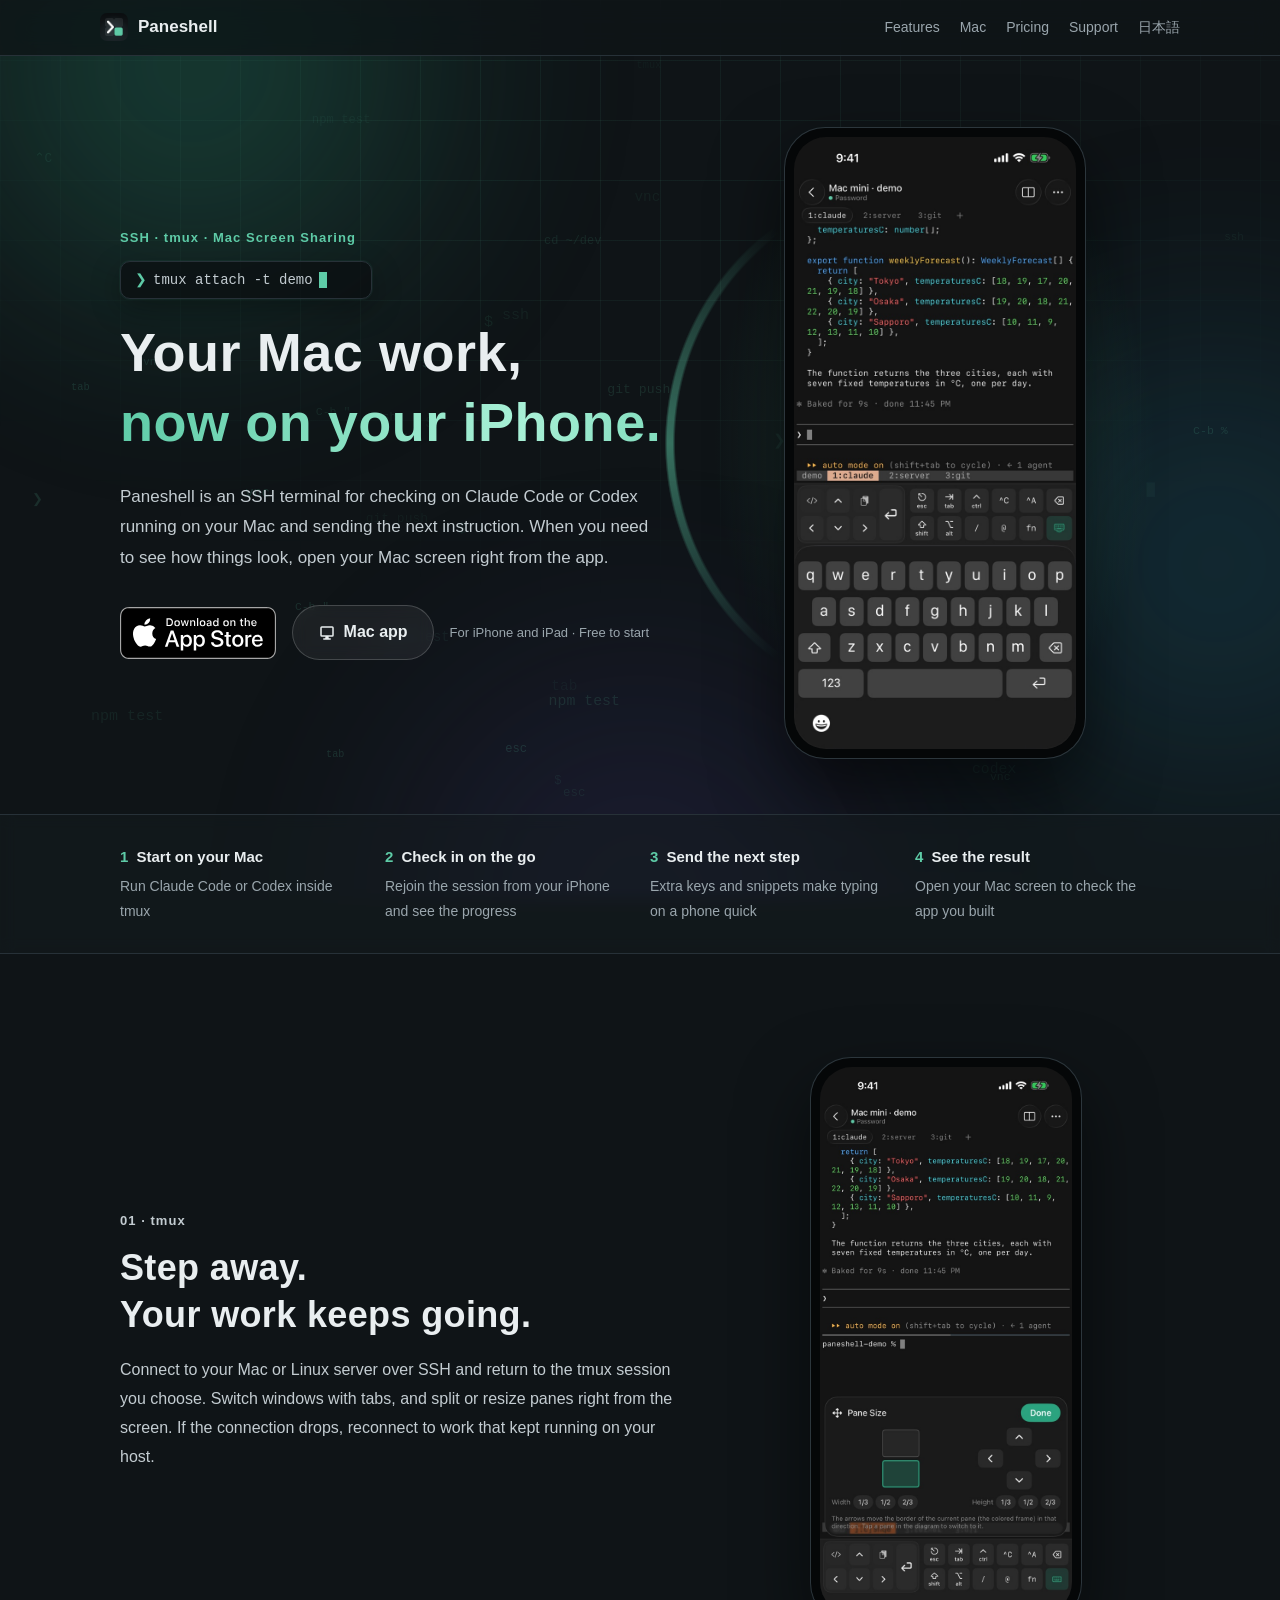
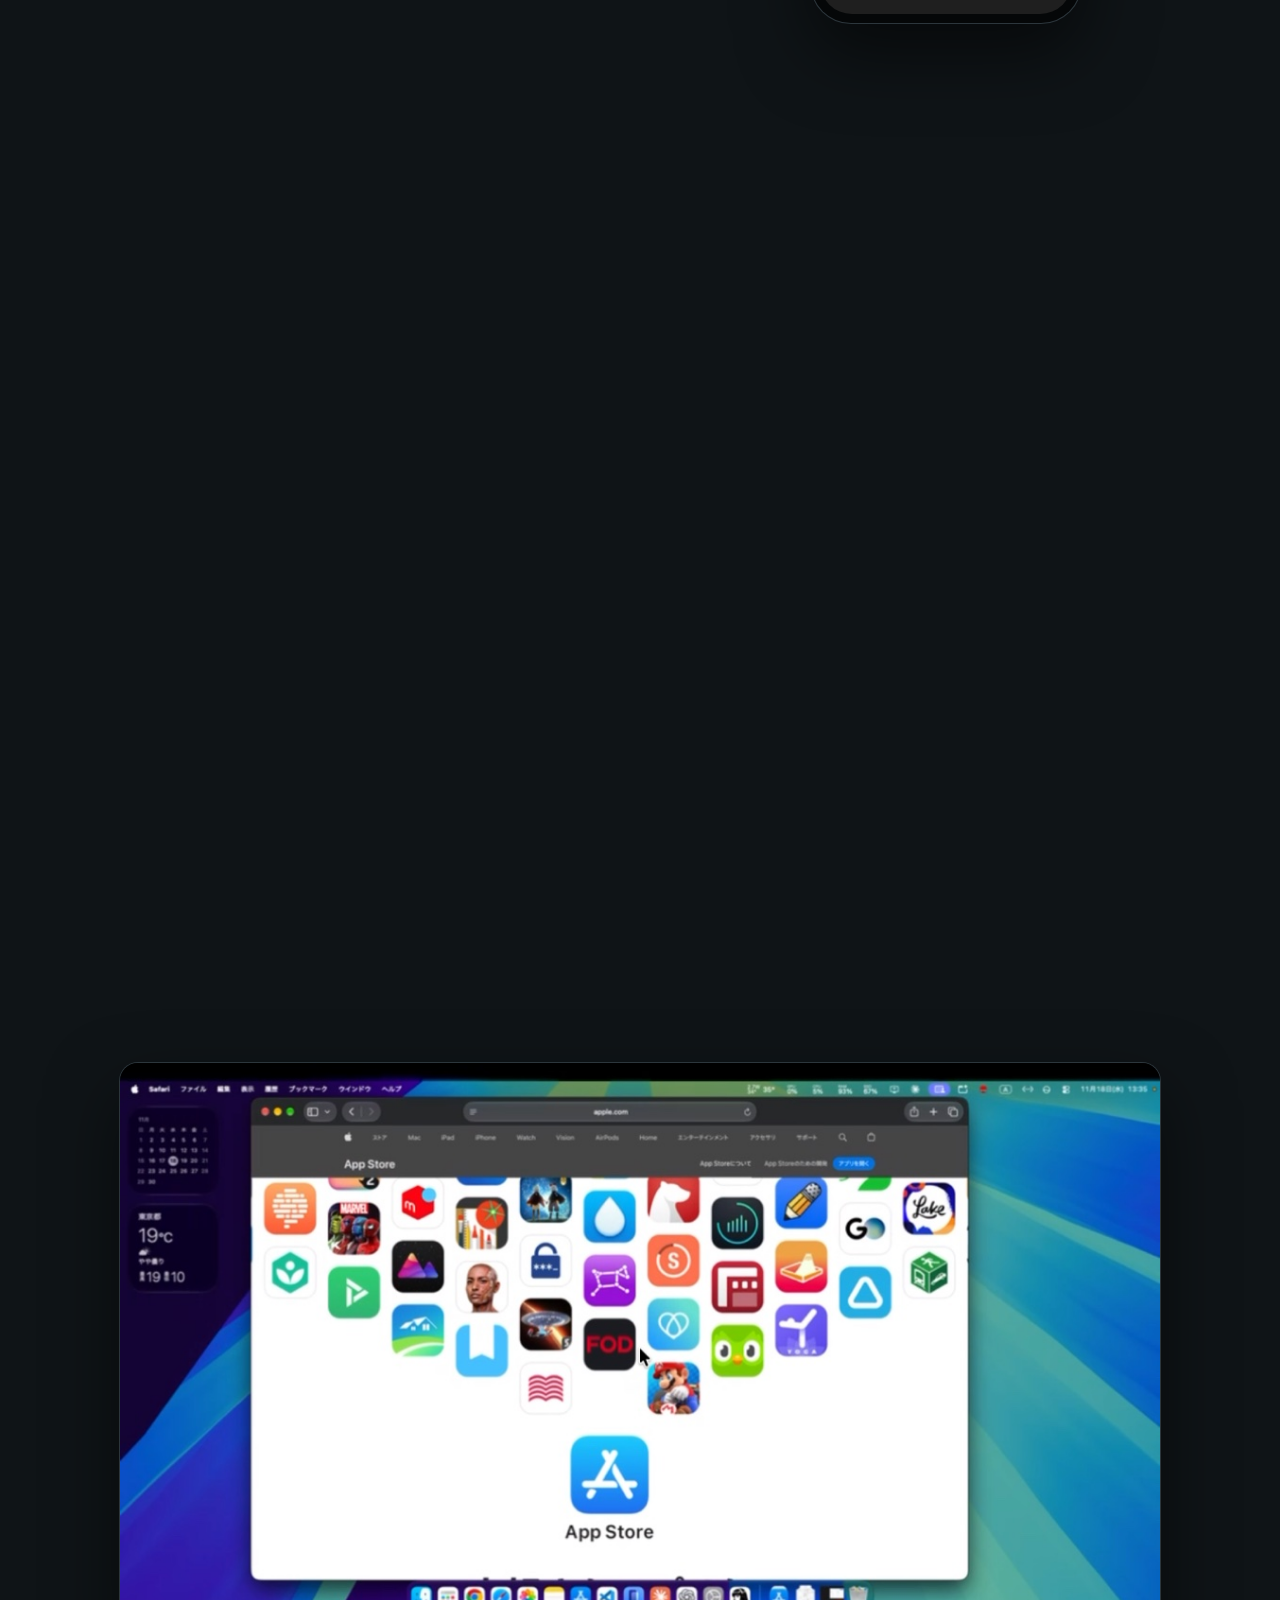
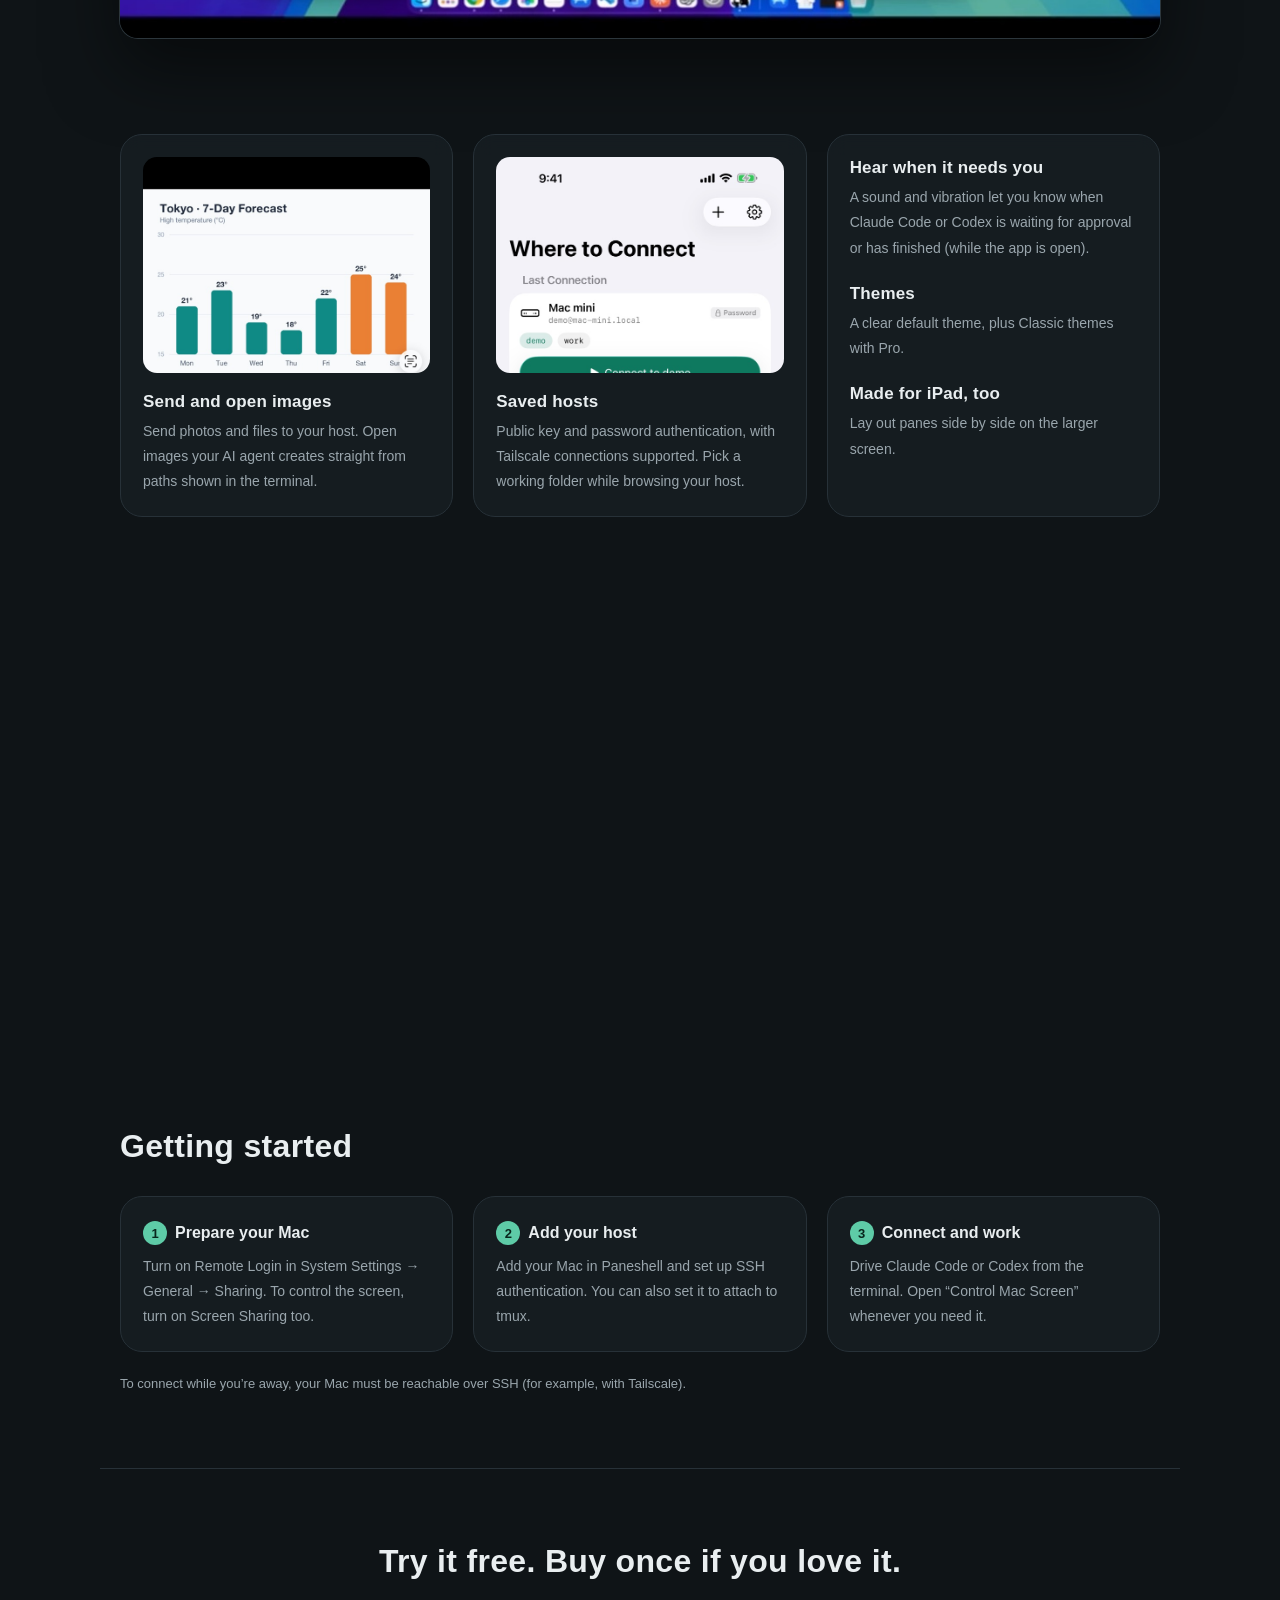
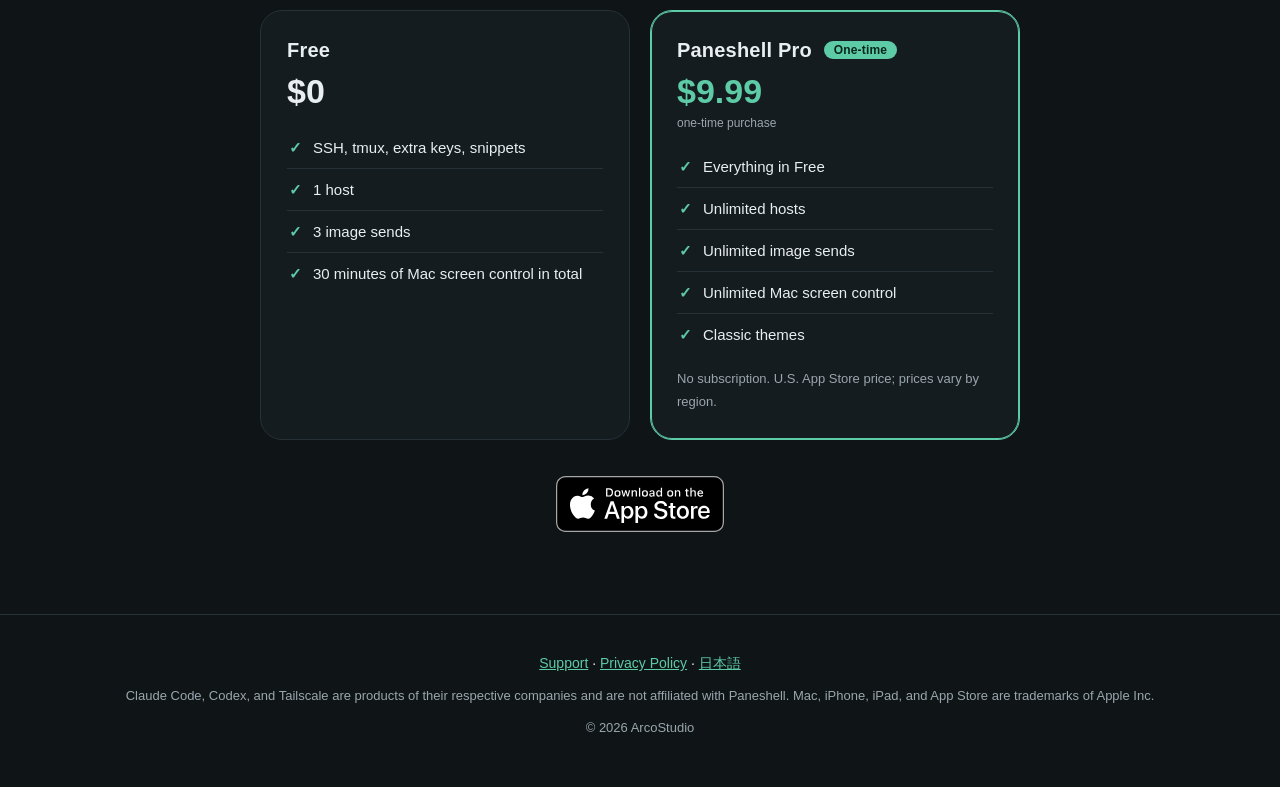
==== en/index.html @ 2532d951 "料金欄に価格を載せる App Store の価格に合わせて、Paneshell Pro を日本語版は ¥1,500、英語版は $9.99 と表示する。無料版は ¥0 / $0 とする。  Co-Aut" ====
<!doctype html>
<html lang="en">
<head>
<meta charset="utf-8">
<meta name="viewport" content="width=device-width, initial-scale=1">
<title>Paneshell — Pick up your Mac work from your iPhone</title>
<meta name="description" content="Paneshell is an SSH terminal for iPhone and iPad. Check on Claude Code or Codex running on your Mac, send the next instruction, rejoin your tmux session, and open your Mac screen when you need it.">
<meta property="og:title" content="Paneshell — Pick up your Mac work from your iPhone">
<meta property="og:description" content="An SSH terminal for iPhone and iPad with tmux and Mac Screen Sharing.">
<meta property="og:type" content="website">
<meta property="og:url" content="https://arco-studio.github.io/paneshell/en/">
<meta property="og:image" content="https://arco-studio.github.io/paneshell/assets/icon.png">
<meta name="twitter:card" content="summary">
<meta name="theme-color" content="#0f1417">
<meta name="apple-itunes-app" content="app-id=6824497575">
<link rel="alternate" hreflang="ja" href="https://arco-studio.github.io/paneshell/">
<link rel="alternate" hreflang="en" href="https://arco-studio.github.io/paneshell/en/">
<link rel="icon" href="../assets/icon.png">
<link rel="apple-touch-icon" href="../apple-touch-icon.png">
<link rel="stylesheet" href="../lp.css">
<script>document.documentElement.classList.add("js")</script>
</head>
<body>
<div class="bg" aria-hidden="true">
  <div class="blob b1"></div><div class="blob b2"></div><div class="blob b3"></div>
  <div class="grid-bg"></div>
  <canvas id="glyphs"></canvas>
</div>

<nav class="top">
  <a class="brand" href="./"><img src="../assets/icon.png" alt="" width="28" height="28">Paneshell</a>
  <div class="top-links">
    <a href="#features">Features</a>
    <a href="#mac">Mac</a>
    <a href="#pricing">Pricing</a>
    <a href="../support/#en">Support</a>
    <a href="../" lang="ja" hreflang="ja">日本語</a>
  </div>
</nav>

<header class="hero">
  <div class="hero-text">
    <p class="eyebrow">SSH · tmux · Mac Screen Sharing</p>
    <div class="typing" aria-hidden="true" data-lines='tmux attach -t demo|claude "build a weather forecast screen"|git status|codex "fix the failing tests"|open ~/.paneshell/images/forecast.png'><span class="prompt">❯</span> <span id="typed"></span><span class="caret"></span></div>
    <h1>Your Mac work,<br><span>now on your iPhone.</span></h1>
    <p class="lead">Paneshell is an SSH terminal for checking on Claude Code or Codex running on your Mac and sending the next instruction. When you need to see how things look, open your Mac screen right from the app.</p>
    <div class="cta">
      <a class="badge" href="https://apps.apple.com/us/app/paneshell-ssh-terminal/id6824497575"><img src="../assets/badge-en-us.svg" alt="Download on the App Store" height="52"></a>
      <a class="btn ghost" href="#mac"><svg class="ico" viewBox="0 0 24 24" aria-hidden="true"><path d="M3 5a2 2 0 0 1 2-2h14a2 2 0 0 1 2 2v10a2 2 0 0 1-2 2h-5l.5 2H17v2H7v-2h2.5l.5-2H5a2 2 0 0 1-2-2V5zm2 0v10h14V5H5z"/></svg>Mac app</a>
      <span class="cta-note">For iPhone and iPad · Free to start</span>
    </div>
  </div>
  <div class="hero-shot" id="tilt">
    <div class="ring"></div>
    <figure class="phone"><img src="../assets/en/1-claude.jpg" alt="Claude Code output shown in Paneshell" width="660" height="1434"></figure>
  </div>
</header>

<section class="flow">
  <ol>
    <li class="reveal"><b>Start on your Mac</b><span>Run Claude Code or Codex inside tmux</span></li>
    <li class="reveal"><b>Check in on the go</b><span>Rejoin the session from your iPhone and see the progress</span></li>
    <li class="reveal"><b>Send the next step</b><span>Extra keys and snippets make typing on a phone quick</span></li>
    <li class="reveal"><b>See the result</b><span>Open your Mac screen to check the app you built</span></li>
  </ol>
</section>

<main id="features">
  <section class="feature">
    <div class="reveal feature-text">
      <p class="eyebrow">01 · tmux</p>
      <h2>Step away. <span>Your work keeps going.</span></h2>
      <p>Connect to your Mac or Linux server over SSH and return to the tmux session you choose. Switch windows with tabs, and split or resize panes right from the screen. If the connection drops, reconnect to work that kept running on your host.</p>
    </div>
    <figure class="reveal phone"><img src="../assets/en/3-split.jpg" alt="Resizing tmux panes in Paneshell" loading="lazy" width="660" height="1434"></figure>
  </section>

  <section class="feature reverse">
    <div class="reveal feature-text">
      <p class="eyebrow">02 · Input</p>
      <h2>Instructions, <span>easy from a phone.</span></h2>
      <p>Send Esc, Tab, Ctrl, arrows and more from the extra keys bar, or use the floating keypad over the terminal. Save frequently used prompts and commands as snippets and send them with a tap.</p>
    </div>
    <figure class="reveal phone"><img src="../assets/en/4-snippets.jpg" alt="Saved snippets list" loading="lazy" width="660" height="1434"></figure>
  </section>

  <section class="feature wide">
    <div class="reveal feature-text">
      <p class="eyebrow">03 · Screen Sharing</p>
      <h2>Your Mac screen, in your hand.</h2>
      <p>Paneshell connects to built-in macOS Screen Sharing through an SSH tunnel. Tap to click, pinch to zoom, and scroll with two fingers, or switch to trackpad mode and move the pointer. Your screen never passes through a Paneshell relay server.</p>
    </div>
    <figure class="reveal mac"><img src="../assets/mac-screen.jpg" alt="A Mac desktop shown on iPhone" loading="lazy" width="1100" height="608"></figure>
  </section>

  <section class="grid">
    <div class="reveal card">
      <img src="../assets/en/5-image.jpg" alt="A generated image opened from the terminal" loading="lazy" width="660" height="1434" style="object-position: center 45%">
      <h3>Send and open images</h3>
      <p>Send photos and files to your host. Open images your AI agent creates straight from paths shown in the terminal.</p>
    </div>
    <div class="reveal card">
      <img src="../assets/en/2-hosts.jpg" alt="Saved hosts list" loading="lazy" width="660" height="1434">
      <h3>Saved hosts</h3>
      <p>Public key and password authentication, with Tailscale connections supported. Pick a working folder while browsing your host.</p>
    </div>
    <div class="reveal card text-only">
      <h3>Hear when it needs you</h3>
      <p>A sound and vibration let you know when Claude Code or Codex is waiting for approval or has finished (while the app is open).</p>
      <h3>Themes</h3>
      <p>A clear default theme, plus Classic themes with Pro.</p>
      <h3>Made for iPad, too</h3>
      <p>Lay out panes side by side on the larger screen.</p>
    </div>
  </section>
</main>

<section class="macapp" id="mac">
  <div class="reveal macapp-card">
    <div class="macapp-icon"><img src="../assets/icon.png" alt="" width="96" height="96"><span>for Mac</span></div>
    <div class="macapp-text">
      <p class="eyebrow">Paneshell Host</p>
      <h2>Faster screen sharing with the Mac app.</h2>
      <p>Install Paneshell Host on your Mac to unlock Fast mode for screen sharing. Your Mac screen streams as video for smoother motion, and you can hear your Mac’s audio too. It’s a small app that lives in the menu bar.</p>
      <ul class="macapp-points">
        <li>Install it with one tap from the screen sharing menu in Paneshell on your iPhone</li>
        <li>Prefer to install it yourself? Download the .dmg below</li>
        <li>Signed with Developer ID and notarized by Apple</li>
      </ul>
      <div class="cta">
        <a class="btn shine" href="https://github.com/arco-studio/paneshell/releases/download/host-v0.1.0/PaneshellHost-0.1.0.dmg"><svg class="ico" viewBox="0 0 24 24" aria-hidden="true"><path d="M11 3h2v9.2l3.3-3.3 1.4 1.4L12 16 6.3 10.3l1.4-1.4L11 12.2V3zM4 18h16v2H4z"/></svg>Download for Mac</a>
        <span class="cta-note">Paneshell Host 0.1.0 · macOS 14 or later · <a href="https://github.com/arco-studio/paneshell/releases">All releases</a></span>
      </div>
    </div>
  </div>
</section>

<section class="setup">
  <h2>Getting started</h2>
  <ol>
    <li class="reveal"><b>Prepare your Mac</b>Turn on Remote Login in System Settings → General → Sharing. To control the screen, turn on Screen Sharing too.</li>
    <li class="reveal"><b>Add your host</b>Add your Mac in Paneshell and set up SSH authentication. You can also set it to attach to tmux.</li>
    <li class="reveal"><b>Connect and work</b>Drive Claude Code or Codex from the terminal. Open “Control Mac Screen” whenever you need it.</li>
  </ol>
  <p class="small">To connect while you’re away, your Mac must be reachable over SSH (for example, with Tailscale).</p>
</section>

<section class="pricing" id="pricing">
  <h2>Try it free. Buy once if you love it.</h2>
  <div class="reveal plans">
    <div class="reveal plan">
      <h3>Free</h3>
      <p class="price">$0</p>
      <ul>
        <li>SSH, tmux, extra keys, snippets</li>
        <li>1 host</li>
        <li>3 image sends</li>
        <li>30 minutes of Mac screen control in total</li>
      </ul>
    </div>
    <div class="reveal plan pro">
      <h3>Paneshell Pro <small>One-time</small></h3>
      <p class="price">$9.99<span>one-time purchase</span></p>
      <ul>
        <li>Everything in Free</li>
        <li>Unlimited hosts</li>
        <li>Unlimited image sends</li>
        <li>Unlimited Mac screen control</li>
        <li>Classic themes</li>
      </ul>
      <p class="small">No subscription. U.S. App Store price; prices vary by region.</p>
    </div>
  </div>
  <a class="badge" href="https://apps.apple.com/us/app/paneshell-ssh-terminal/id6824497575"><img src="../assets/badge-en-us.svg" alt="Download on the App Store" height="52"></a>
</section>

<footer>
  <p><a href="../support/#en">Support</a> · <a href="../privacy/#en">Privacy Policy</a> · <a href="../" lang="ja" hreflang="ja">日本語</a></p>
  <p class="small">Claude Code, Codex, and Tailscale are products of their respective companies and are not affiliated with Paneshell. Mac, iPhone, iPad, and App Store are trademarks of Apple Inc.</p>
  <p class="small">© 2026 ArcoStudio</p>
</footer>

<script src="../lp.js" defer></script>
</body>
</html>
---- lp.css ----
:root {
  --bg: #0f1417;
  --bg2: #151c20;
  --card: rgba(26, 34, 39, 0.62);
  --line: #273138;
  --text: #e9eef0;
  --muted: #9aa6ad;
  --accent: #5ecba7;
  --accent-ink: #08261c;
  --radius: 22px;
}
* { box-sizing: border-box; }
html { scroll-behavior: smooth; overflow-x: hidden; overflow-x: clip; }
body {
  margin: 0;
  background: var(--bg);
  color: var(--text);
  font: 16px/1.8 -apple-system, BlinkMacSystemFont, "Hiragino Sans", "Hiragino Kaku Gothic ProN", "Helvetica Neue", sans-serif;
  -webkit-font-smoothing: antialiased;
  overflow-x: clip; /* 装飾が画面の外へ出ても横スクロールさせない */
}
a { color: var(--accent); }
img { display: block; max-width: 100%; height: auto; }
h1, h2, h3 { line-height: 1.3; margin: 0; letter-spacing: 0.01em; }
p { margin: 0; overflow-wrap: anywhere; }
.small { font-size: 13px; color: var(--muted); }
.eyebrow { color: var(--accent); font-size: 13px; font-weight: 600; letter-spacing: 0.08em; margin-bottom: 12px; }

/* nav */
.top {
  position: sticky; top: 0; z-index: 10;
  display: flex; align-items: center; justify-content: space-between;
  padding: 12px max(20px, calc((100% - 1080px) / 2));
  background: rgba(15, 20, 23, 0.8);
  backdrop-filter: saturate(160%) blur(14px);
  -webkit-backdrop-filter: saturate(160%) blur(14px);
  border-bottom: 1px solid var(--line);
}
.brand { display: flex; align-items: center; gap: 10px; color: var(--text); text-decoration: none; font-weight: 700; font-size: 17px; }
.brand img { border-radius: 7px; }
.top-links { display: flex; gap: 20px; font-size: 14px; }
.top-links a { color: var(--muted); text-decoration: none; }
.top-links a:hover { color: var(--text); }

/* buttons */
.btn {
  display: inline-block;
  background: var(--accent); color: var(--accent-ink);
  font-weight: 700; text-decoration: none;
  padding: 13px 26px; border-radius: 999px;
  transition: transform .15s ease, box-shadow .15s ease;
}
.btn:hover { transform: translateY(-1px); box-shadow: 0 8px 24px rgba(94, 203, 167, 0.3); }

.btn { display: inline-flex; align-items: center; gap: 8px; }
.btn .ico { width: 18px; height: 18px; fill: currentColor; flex: none; }
.btn.ghost { background: rgba(255,255,255,0.06); color: var(--text); box-shadow: inset 0 0 0 1px rgba(255,255,255,0.18); backdrop-filter: blur(8px); -webkit-backdrop-filter: blur(8px); }
.btn.ghost:hover { box-shadow: inset 0 0 0 1px var(--accent), 0 8px 24px rgba(94, 203, 167, 0.18); }
.cta-note a { color: var(--muted); }

/* App Store badge (公式バッジは加工しない) */
.badge { display: inline-block; line-height: 0; border-radius: 10px; transition: transform .15s ease, box-shadow .15s ease; }
.badge img { height: 52px; width: auto; }
.badge:hover { transform: translateY(-1px); box-shadow: 0 8px 24px rgba(0, 0, 0, 0.45); }
.pricing .badge img { height: 56px; }

/* mac app */
.macapp { max-width: 1080px; margin: 0 auto; padding: 40px 20px 8px; }
.macapp-card {
  display: grid; grid-template-columns: auto 1fr; gap: 44px; align-items: center;
  padding: 44px; border-radius: 28px; position: relative; overflow: hidden;
  background: linear-gradient(135deg, rgba(94,203,167,0.14), rgba(63,179,213,0.06) 50%, rgba(91,75,183,0.10));
  border: 1px solid rgba(94,203,167,0.3);
  backdrop-filter: blur(12px); -webkit-backdrop-filter: blur(12px);
}
.macapp-icon { position: relative; display: grid; justify-items: center; gap: 10px; }
.macapp-icon img { width: 120px; height: 120px; border-radius: 27px; box-shadow: 0 20px 50px rgba(0,0,0,0.5), 0 0 0 1px rgba(255,255,255,0.08); }
.macapp-icon span { font: 600 12px/1 ui-monospace, Menlo, monospace; color: var(--accent); letter-spacing: 0.1em; }
.macapp h2 { font-size: clamp(24px, 3vw, 32px); margin-bottom: 14px; }
.macapp-text > p:not(.eyebrow) { color: #c3ccd1; }
.macapp-points { list-style: none; padding: 0; margin: 18px 0 0; display: grid; gap: 6px; font-size: 14px; color: var(--muted); }
.macapp-points li { padding-left: 22px; position: relative; }
.macapp-points li::before { content: "✓"; position: absolute; left: 0; color: var(--accent); font-weight: 700; }
.macapp .cta { margin-top: 26px; }

/* language switch */
.lang-switch { font-size: 13px; }

/* phone frame */
.phone {
  margin: 0; width: 100%; max-width: 300px;
  border-radius: 40px; padding: 9px;
  background: #050708;
  box-shadow: 0 0 0 1px #2c363c, 0 30px 70px rgba(0, 0, 0, 0.55);
}
.phone img { border-radius: 32px; }

/* hero */
.hero {
  max-width: 1080px; margin: 0 auto;
  padding: 72px 20px 56px;
  display: grid; grid-template-columns: 1.2fr 1fr; gap: 48px; align-items: center;
}
.hero h1 { font-size: clamp(30px, 5vw, 54px); font-weight: 800; }
.hero h1 span, .feature h2 span { white-space: nowrap; }
.hero h1 span { color: var(--accent); }
.lead { margin-top: 24px; font-size: 17px; color: #c3ccd1; max-width: 34em; }
.cta { margin-top: 32px; display: flex; flex-wrap: wrap; align-items: center; gap: 16px; }
.cta-note { font-size: 13px; color: var(--muted); }
.hero-shot { display: flex; justify-content: center; position: relative; }
.hero-shot::before {
  content: ""; position: absolute; inset: 0;
  background: radial-gradient(farthest-side, rgba(94, 203, 167, 0.22), transparent);
  z-index: -1;
}

/* flow */
.flow { border-top: 1px solid var(--line); border-bottom: 1px solid var(--line); background: rgba(21, 28, 32, 0.55); backdrop-filter: blur(8px); -webkit-backdrop-filter: blur(8px); }
.flow ol {
  list-style: none; margin: 0 auto; padding: 28px 20px; max-width: 1080px;
  display: grid; grid-template-columns: repeat(4, 1fr); gap: 20px;
  counter-reset: step;
}
.flow li { counter-increment: step; display: flex; flex-direction: column; gap: 4px; font-size: 14px; color: var(--muted); }
.flow li b { color: var(--text); font-size: 15px; }
.flow li b::before { content: counter(step) " "; color: var(--accent); font-variant-numeric: tabular-nums; margin-right: 4px; }

/* features */
main { max-width: 1080px; margin: 0 auto; padding: 40px 20px; }
.feature {
  display: grid; grid-template-columns: 1.3fr 1fr; gap: 56px; align-items: center;
  padding: 64px 0;
}
.feature.reverse .feature-text { order: 2; }
.feature .phone { justify-self: center; max-width: 270px; }
.feature h2 { font-size: clamp(26px, 3.4vw, 36px); margin-bottom: 18px; }
.feature p { color: #c3ccd1; }
.feature.wide { grid-template-columns: 1fr; gap: 32px; }
.feature.wide .feature-text { max-width: 680px; }
.mac {
  margin: 0; border-radius: 18px; overflow: hidden;
  box-shadow: 0 0 0 1px #2c363c, 0 30px 70px rgba(0, 0, 0, 0.5);
}

.grid { display: grid; grid-template-columns: repeat(3, 1fr); gap: 20px; padding: 32px 0 24px; }
.card { background: var(--card); border: 1px solid var(--line); border-radius: var(--radius); padding: 22px; }
.card img { border-radius: 14px; aspect-ratio: 4 / 3; object-fit: cover; object-position: top; margin-bottom: 18px; width: 100%; }
.card h3 { font-size: 17px; margin-bottom: 6px; }
.card p { font-size: 14px; color: var(--muted); }
.card.text-only h3:not(:first-child) { margin-top: 22px; }

/* setup */
.setup, .pricing, .en { max-width: 1080px; margin: 0 auto; padding: 72px 20px; }
.setup h2, .pricing h2 { font-size: clamp(24px, 3vw, 32px); margin-bottom: 28px; }
.setup ol { list-style: none; padding: 0; margin: 0 0 20px; display: grid; grid-template-columns: repeat(3, 1fr); gap: 20px; counter-reset: s; }
.setup li {
  counter-increment: s; background: var(--card); border: 1px solid var(--line);
  border-radius: var(--radius); padding: 22px; font-size: 14px; color: var(--muted);
}
.setup li b { display: block; color: var(--text); font-size: 16px; margin-bottom: 6px; }
.setup li b::before { content: counter(s); display: inline-grid; place-items: center; width: 24px; height: 24px; margin-right: 8px; border-radius: 50%; background: var(--accent); color: var(--accent-ink); font-size: 13px; }

/* pricing */
.pricing { text-align: center; border-top: 1px solid var(--line); }
.plans { display: grid; grid-template-columns: 1fr 1fr; gap: 20px; max-width: 760px; margin: 0 auto 36px; text-align: left; }
.plan { background: var(--card); border: 1px solid var(--line); border-radius: var(--radius); padding: 26px; }
.plan.pro { border-color: var(--accent); box-shadow: 0 0 0 1px var(--accent) inset; }
.plan h3 { font-size: 20px; margin-bottom: 14px; }
.plan h3 small { font-size: 12px; color: var(--accent-ink); background: var(--accent); border-radius: 999px; padding: 2px 10px; margin-left: 6px; vertical-align: 3px; }
.price { font-size: 34px; font-weight: 800; line-height: 1.1; margin: -4px 0 16px; font-variant-numeric: tabular-nums; }
.price span { display: block; font-size: 12px; font-weight: 500; color: var(--muted); margin-top: 6px; }
.plan.pro .price { color: var(--accent); }
.plan ul { list-style: none; padding: 0; margin: 0 0 12px; }
.plan li { padding: 7px 0 7px 26px; border-top: 1px solid var(--line); position: relative; font-size: 15px; }
.plan li:first-child { border-top: none; }
.plan li::before { content: "✓"; position: absolute; left: 2px; color: var(--accent); font-weight: 700; }

/* english */
.en { border-top: 1px solid var(--line); max-width: 760px; }
.en h2 { font-size: 26px; margin-bottom: 16px; }
.en p { color: #c3ccd1; margin-bottom: 16px; }

footer { border-top: 1px solid var(--line); text-align: center; padding: 36px 20px 48px; font-size: 14px; display: grid; gap: 8px; }

/* ===== motion & atmosphere ===== */
.bg { position: fixed; inset: 0; z-index: -1; overflow: hidden; pointer-events: none; }
.blob { position: absolute; width: 60vmax; height: 60vmax; border-radius: 50%; filter: blur(90px); opacity: 0.32; will-change: transform; }
.b1 { background: radial-gradient(circle, #2fae86 0%, transparent 65%); top: -25vmax; left: -15vmax; animation: drift1 26s ease-in-out infinite alternate; }
.b2 { background: radial-gradient(circle, #1f6f8b 0%, transparent 65%); top: 20vh; right: -25vmax; animation: drift2 32s ease-in-out infinite alternate; }
.b3 { background: radial-gradient(circle, #5b4bb7 0%, transparent 65%); bottom: -30vmax; left: 20vw; opacity: 0.2; animation: drift3 38s ease-in-out infinite alternate; }
@keyframes drift1 { to { transform: translate(18vw, 22vh) scale(1.15); } }
@keyframes drift2 { to { transform: translate(-22vw, 18vh) scale(0.9); } }
@keyframes drift3 { to { transform: translate(-15vw, -25vh) scale(1.2); } }
.grid-bg {
  position: absolute; inset: -60px;
  background-image: linear-gradient(rgba(94,203,167,0.07) 1px, transparent 1px), linear-gradient(90deg, rgba(94,203,167,0.07) 1px, transparent 1px);
  background-size: 60px 60px;
  mask-image: radial-gradient(ellipse 80% 60% at 50% 20%, #000 20%, transparent 75%);
  -webkit-mask-image: radial-gradient(ellipse 80% 60% at 50% 20%, #000 20%, transparent 75%);
  animation: gridmove 20s linear infinite;
}
@keyframes gridmove { to { transform: translate(60px, 60px); } }
#glyphs { position: absolute; inset: 0; width: 100%; height: 100%; }

/* hero extras */
.hero h1 span {
  background: linear-gradient(100deg, #5ecba7 0%, #a8f0d6 30%, #5ecba7 50%, #3fb3d5 75%, #5ecba7 100%);
  background-size: 250% 100%;
  -webkit-background-clip: text; background-clip: text; color: transparent;
  animation: shimmer 7s linear infinite;
}
@keyframes shimmer { to { background-position: -250% 0; } }
.typing {
  display: inline-flex; align-items: center; gap: 6px; margin-bottom: 18px;
  font: 14px/1 ui-monospace, "SF Mono", Menlo, monospace; color: #c3ccd1;
  background: rgba(10, 14, 16, 0.7); border: 1px solid var(--line); border-radius: 10px; padding: 10px 14px;
  min-width: 18em; box-shadow: 0 0 0 1px rgba(94,203,167,0.06), 0 10px 30px rgba(0,0,0,0.3);
}
.typing .prompt { color: var(--accent); }
.caret { width: 8px; height: 16px; background: var(--accent); animation: blink 1s steps(1) infinite; }
@keyframes blink { 50% { opacity: 0; } }
.hero-shot { perspective: 1200px; }
.hero-shot .phone { animation: float 6s ease-in-out infinite; transform-style: preserve-3d; transition: transform .2s ease-out; }
@keyframes float { 50% { translate: 0 -14px; } }
.ring {
  position: absolute; width: 120%; aspect-ratio: 1; top: 50%; left: 50%; translate: -50% -50%;
  border-radius: 50%; z-index: -1;
  background: conic-gradient(from 0deg, transparent 0 60%, rgba(94,203,167,0.5) 75%, transparent 90%);
  mask: radial-gradient(closest-side, transparent 96%, #000 97%, #000 99%, transparent 100%);
  -webkit-mask: radial-gradient(closest-side, transparent 96%, #000 97%, #000 99%, transparent 100%);
  animation: spin 10s linear infinite;
}
@keyframes spin { to { rotate: 360deg; } }

/* button shine */
.btn.shine { position: relative; overflow: hidden; }
.btn.shine::after {
  content: ""; position: absolute; top: 0; left: -60%; width: 40%; height: 100%;
  background: linear-gradient(100deg, transparent, rgba(255,255,255,0.55), transparent);
  transform: skewX(-20deg); animation: sweep 3.8s ease-in-out infinite;
}
@keyframes sweep { 0%, 60% { left: -60%; } 100% { left: 130%; } }

/* glass cards with cursor glow */
.card, .plan, .setup li { position: relative; backdrop-filter: blur(10px); -webkit-backdrop-filter: blur(10px); overflow: hidden; transition: transform .3s ease, border-color .3s ease; }
.card::before, .plan::before, .setup li::before {
  content: ""; position: absolute; inset: 0; pointer-events: none; opacity: 0; transition: opacity .3s;
  background: radial-gradient(360px circle at var(--mx, 50%) var(--my, 50%), rgba(94,203,167,0.16), transparent 60%);
}
.card:hover, .plan:hover, .setup li:hover { transform: translateY(-4px); border-color: rgba(94,203,167,0.45); }
.card:hover::before, .plan:hover::before, .setup li:hover::before { opacity: 1; }
.mac { transition: transform .5s ease; }
.mac:hover { transform: scale(1.015); }

/* scroll reveal */
.js .reveal { opacity: 0; transform: translateY(28px); transition: opacity .8s ease, transform .8s cubic-bezier(.2,.7,.2,1); transition-delay: var(--d, 0s); }
.js .reveal.in { opacity: 1; transform: none; }
.js .card.reveal.in:hover, .js .plan.reveal.in:hover, .js .setup li.reveal.in:hover { transform: translateY(-4px); }

@media (prefers-reduced-motion: reduce) {
  *, *::before, *::after { animation: none !important; transition: none !important; }
  .js .reveal { opacity: 1; transform: none; }
  #glyphs { display: none; }
}

@media (max-width: 820px) {
  .top-links a:not([href*="support"]):not([lang]) { display: none; }
  .hero { grid-template-columns: 1fr; padding-top: 48px; text-align: left; }
  .hero-shot .phone { max-width: 260px; }
  .typing { min-width: min(18em, 100%); font-size: 13px; }
  .ring { width: min(120%, calc(100vw - 24px)); }
  .blob { filter: blur(60px); }
  .flow ol { grid-template-columns: 1fr 1fr; }
  .feature { grid-template-columns: 1fr; gap: 32px; padding: 44px 0; }
  .feature.reverse .feature-text { order: 0; }
  .feature .phone { max-width: 240px; }
  .grid, .setup ol, .plans { grid-template-columns: 1fr; }
  .macapp-card { grid-template-columns: 1fr; padding: 28px; gap: 24px; }
  .macapp-icon { justify-items: start; }
  .macapp-icon img { width: 84px; height: 84px; border-radius: 19px; }
}
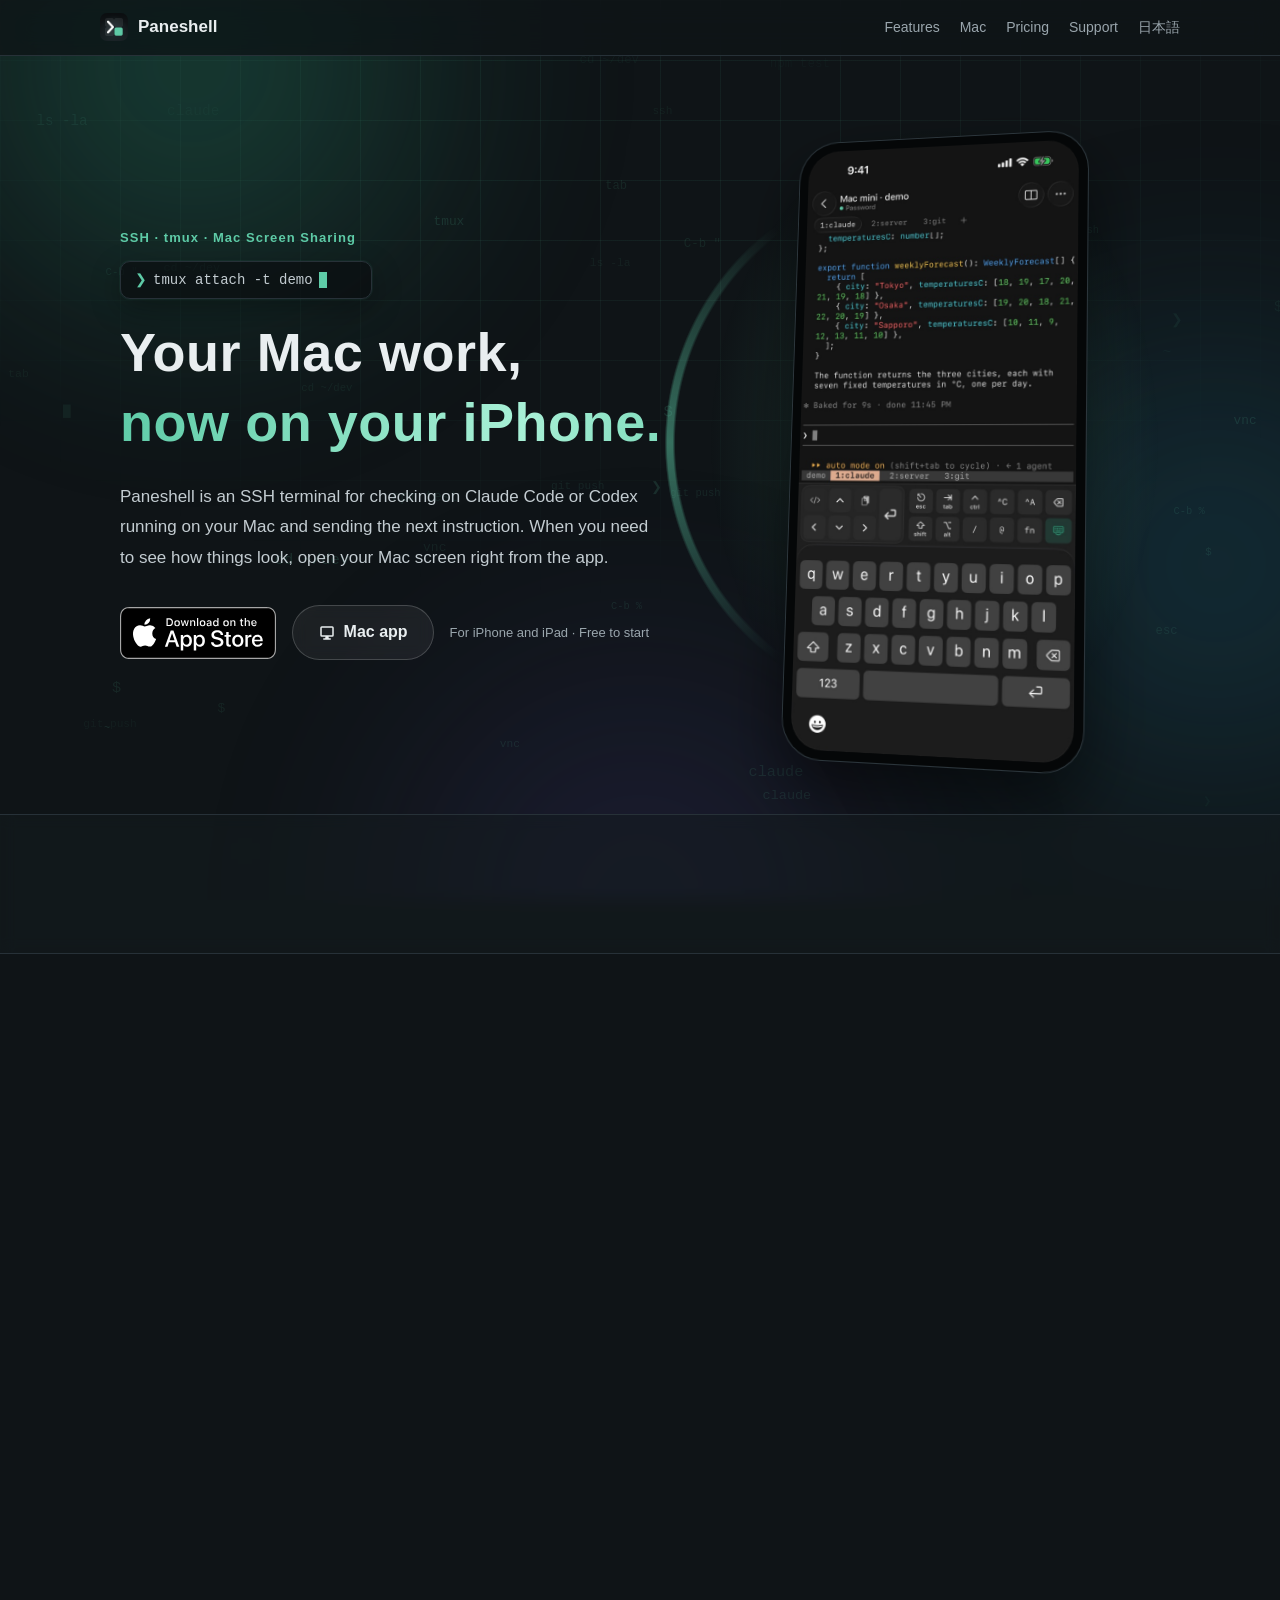
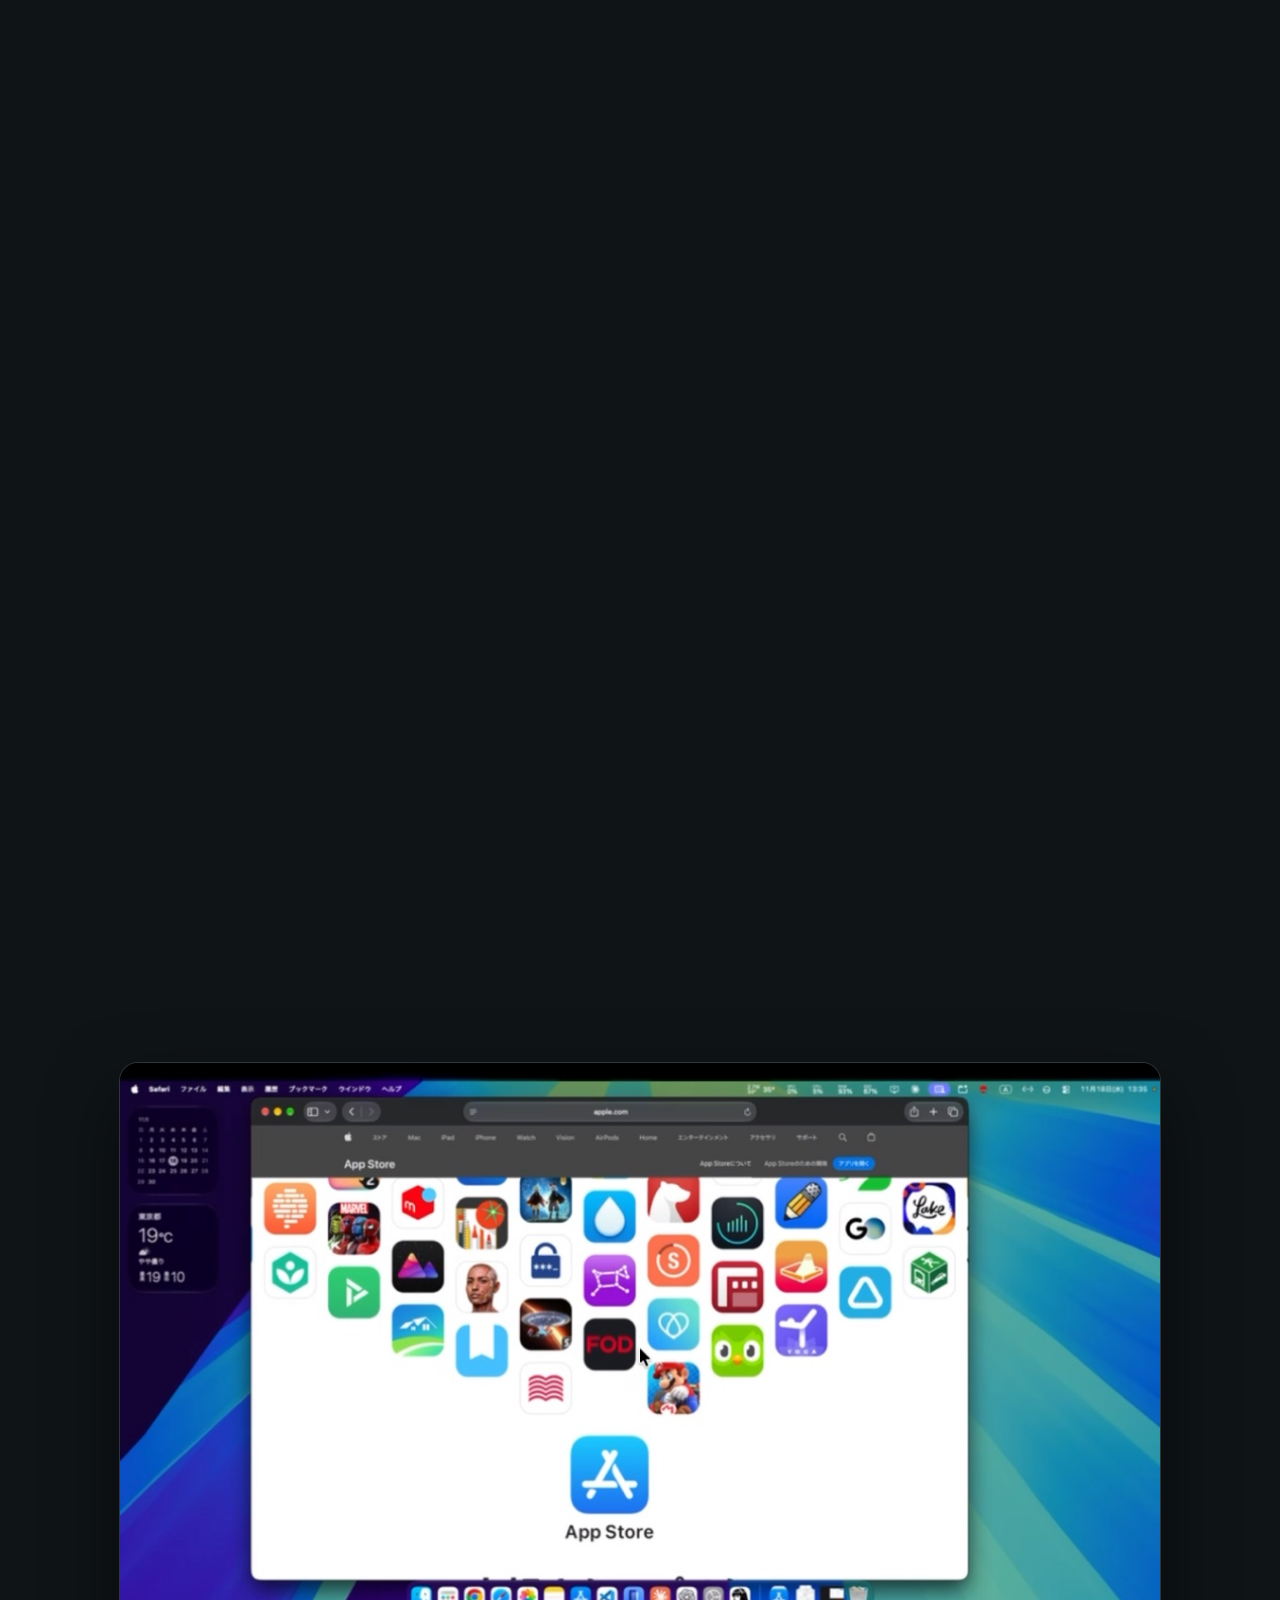
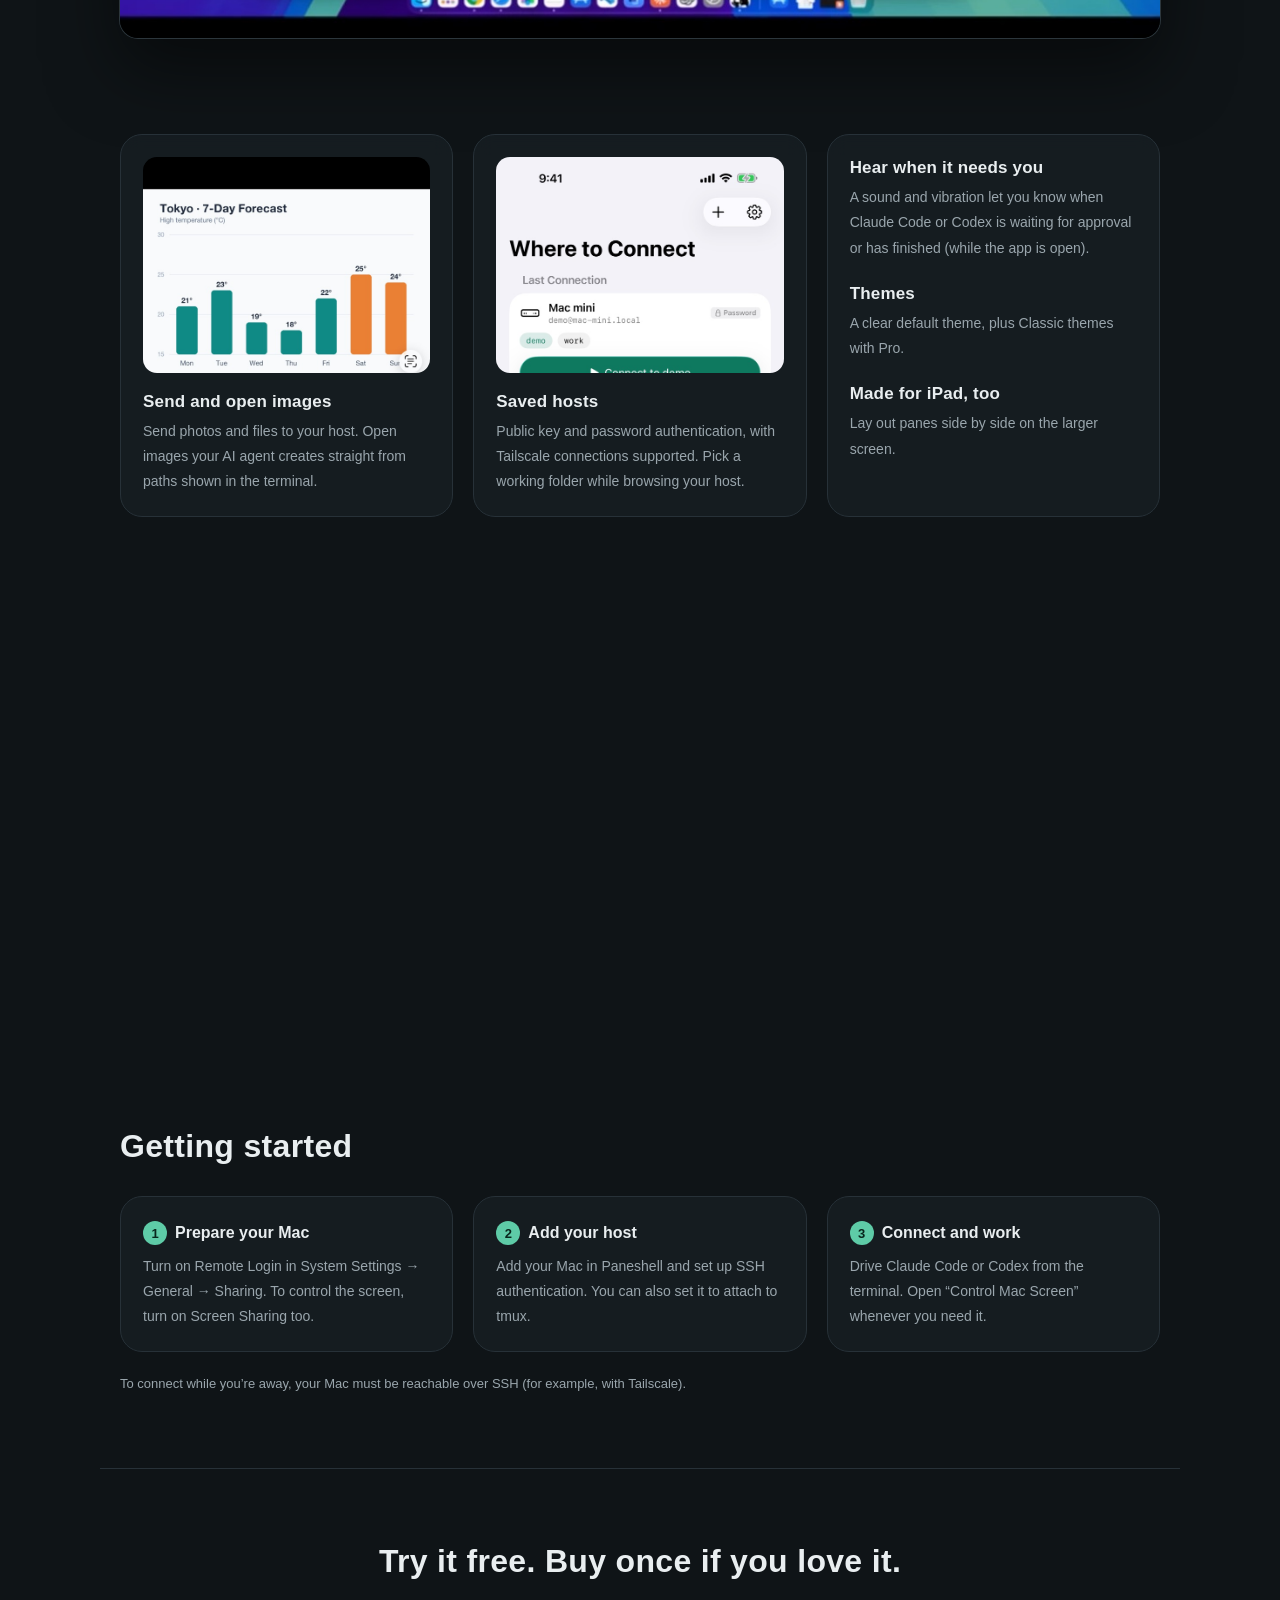
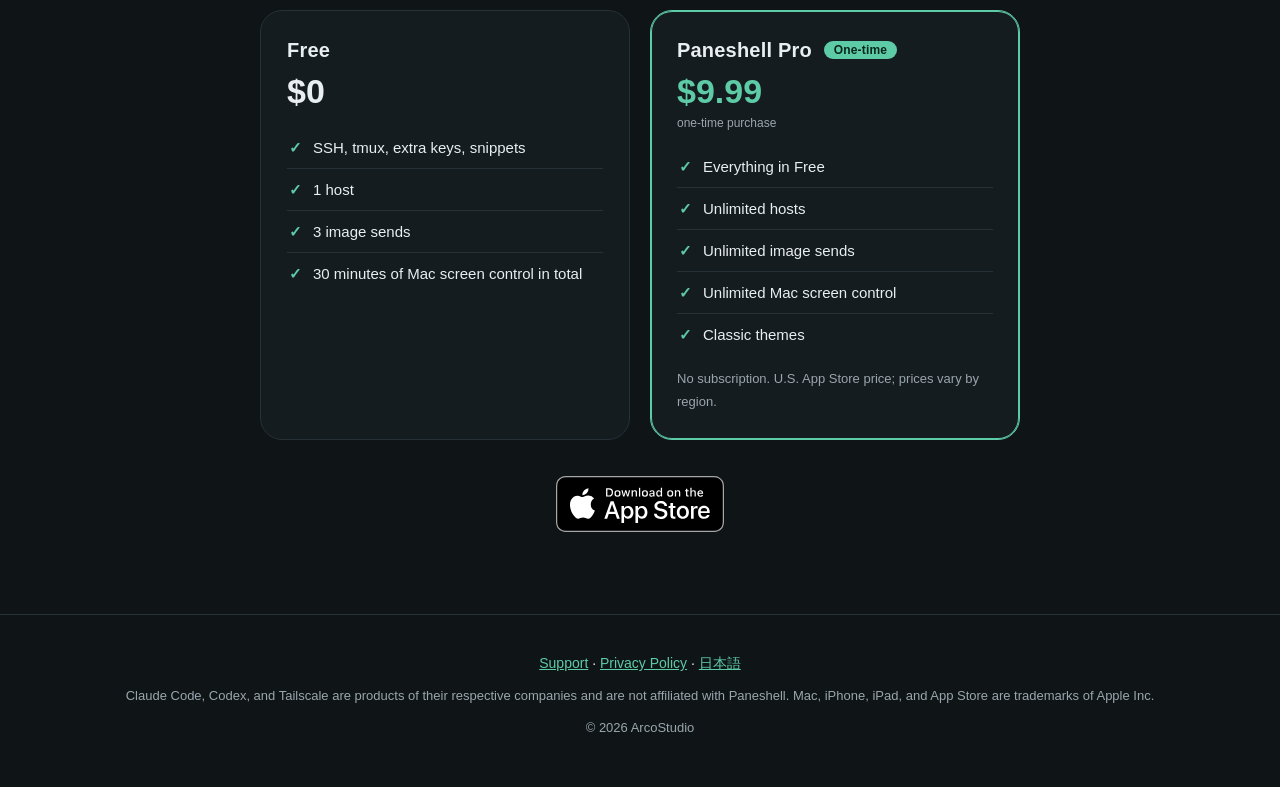
==== commit ce97426c: "Paneshell Host 0.2.0 のダウンロードリンク（GitHub に host-v0.2.0 を上げてから push する） Co-Authored-By: Claude Opus 5.5" ====
--- a/en/index.html
+++ b/en/index.html
@@ -128,8 +128,8 @@
         <li>Signed with Developer ID and notarized by Apple</li>
       </ul>
       <div class="cta">
-        <a class="btn shine" href="https://github.com/arco-studio/paneshell/releases/download/host-v0.1.0/PaneshellHost-0.1.0.dmg"><svg class="ico" viewBox="0 0 24 24" aria-hidden="true"><path d="M11 3h2v9.2l3.3-3.3 1.4 1.4L12 16 6.3 10.3l1.4-1.4L11 12.2V3zM4 18h16v2H4z"/></svg>Download for Mac</a>
-        <span class="cta-note">Paneshell Host 0.1.0 · macOS 14 or later · <a href="https://github.com/arco-studio/paneshell/releases">All releases</a></span>
+        <a class="btn shine" href="https://github.com/arco-studio/paneshell/releases/download/host-v0.2.0/PaneshellHost-0.2.0.dmg"><svg class="ico" viewBox="0 0 24 24" aria-hidden="true"><path d="M11 3h2v9.2l3.3-3.3 1.4 1.4L12 16 6.3 10.3l1.4-1.4L11 12.2V3zM4 18h16v2H4z"/></svg>Download for Mac</a>
+        <span class="cta-note">Paneshell Host 0.2.0 · macOS 14 or later · <a href="https://github.com/arco-studio/paneshell/releases">All releases</a></span>
       </div>
     </div>
   </div>
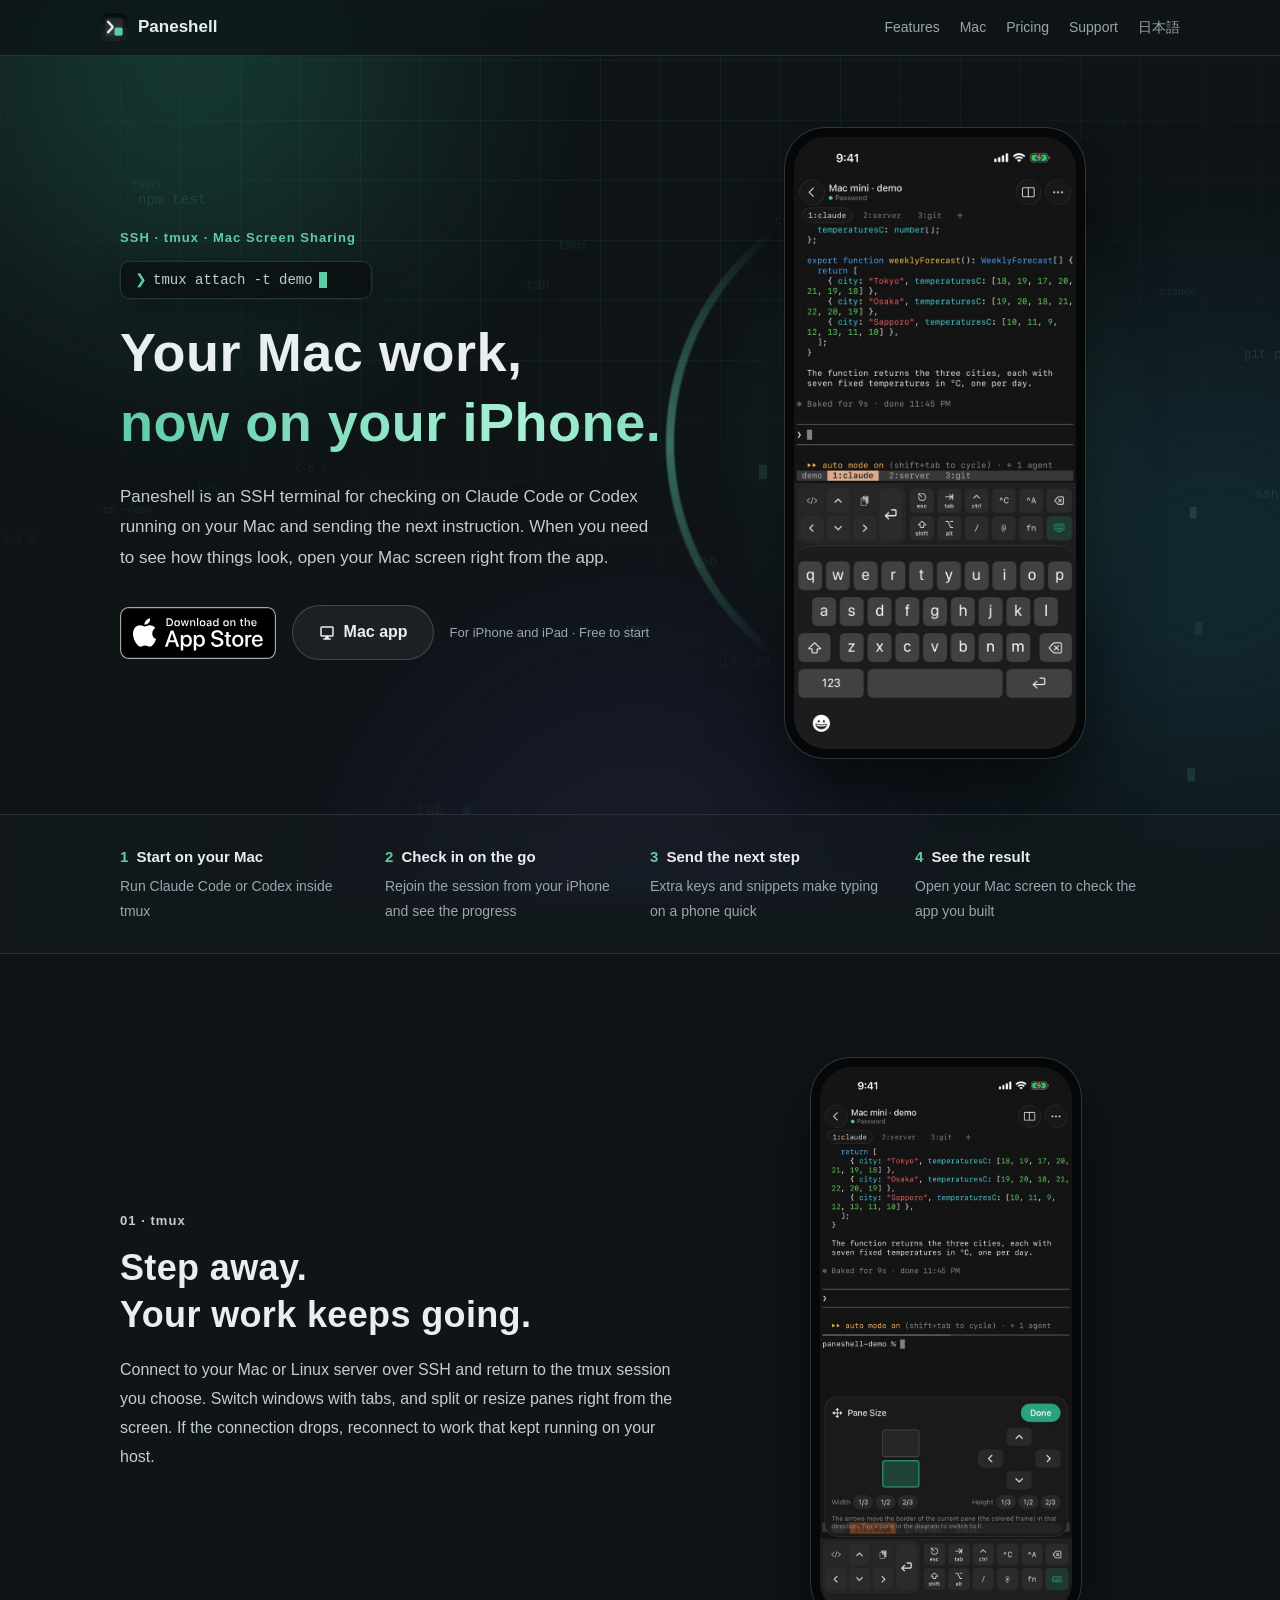
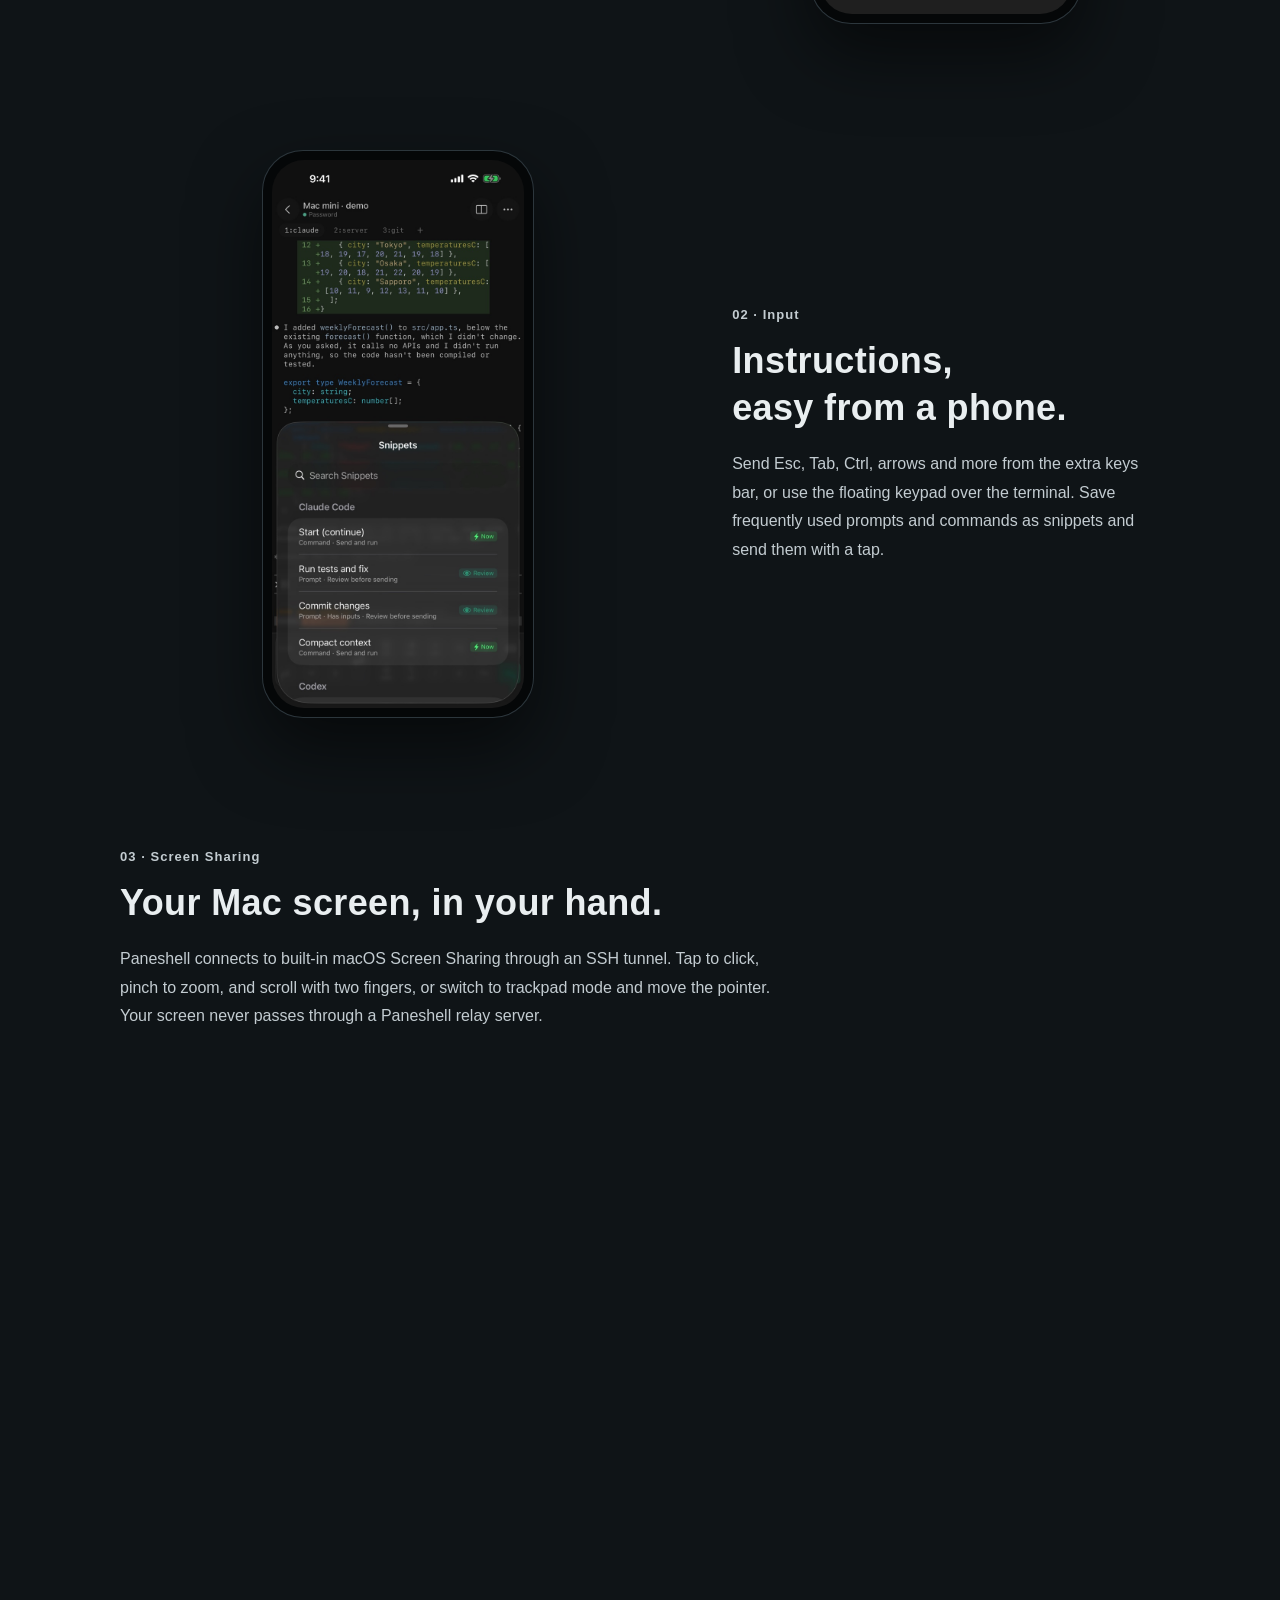
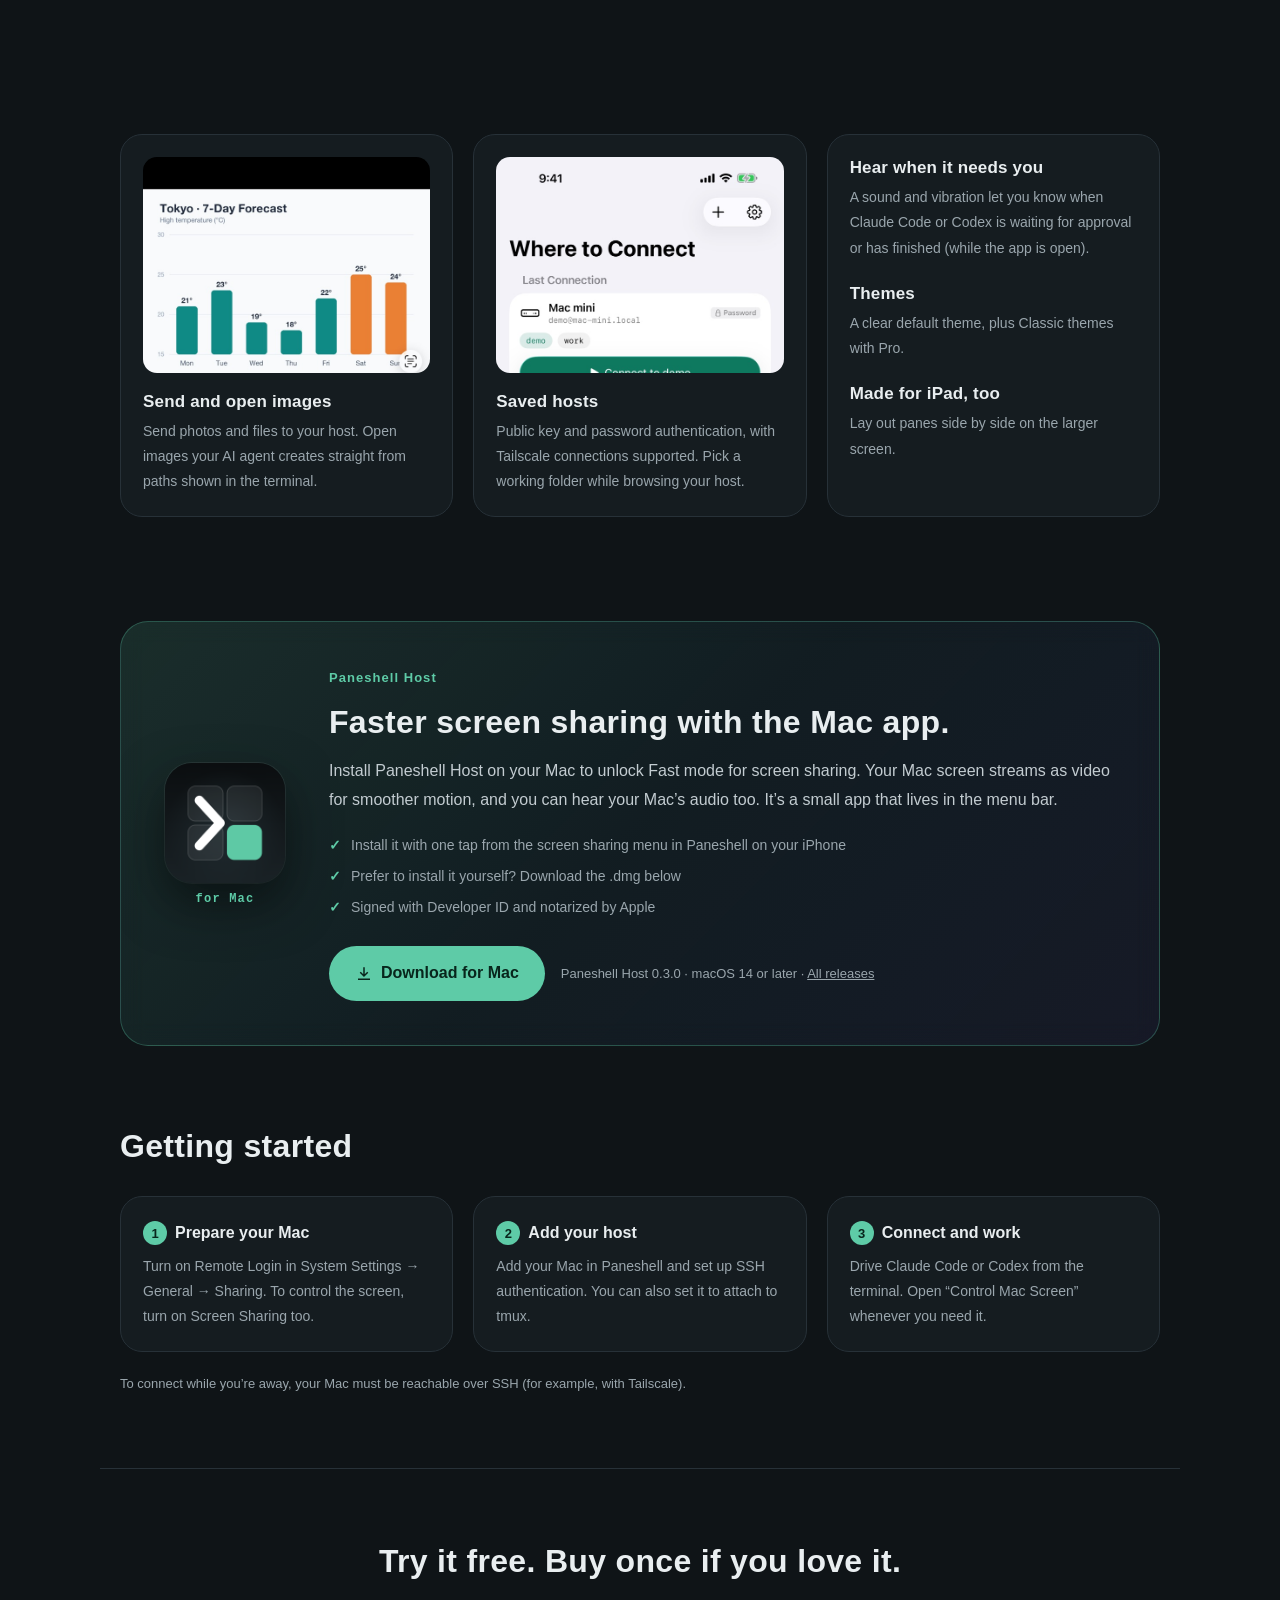
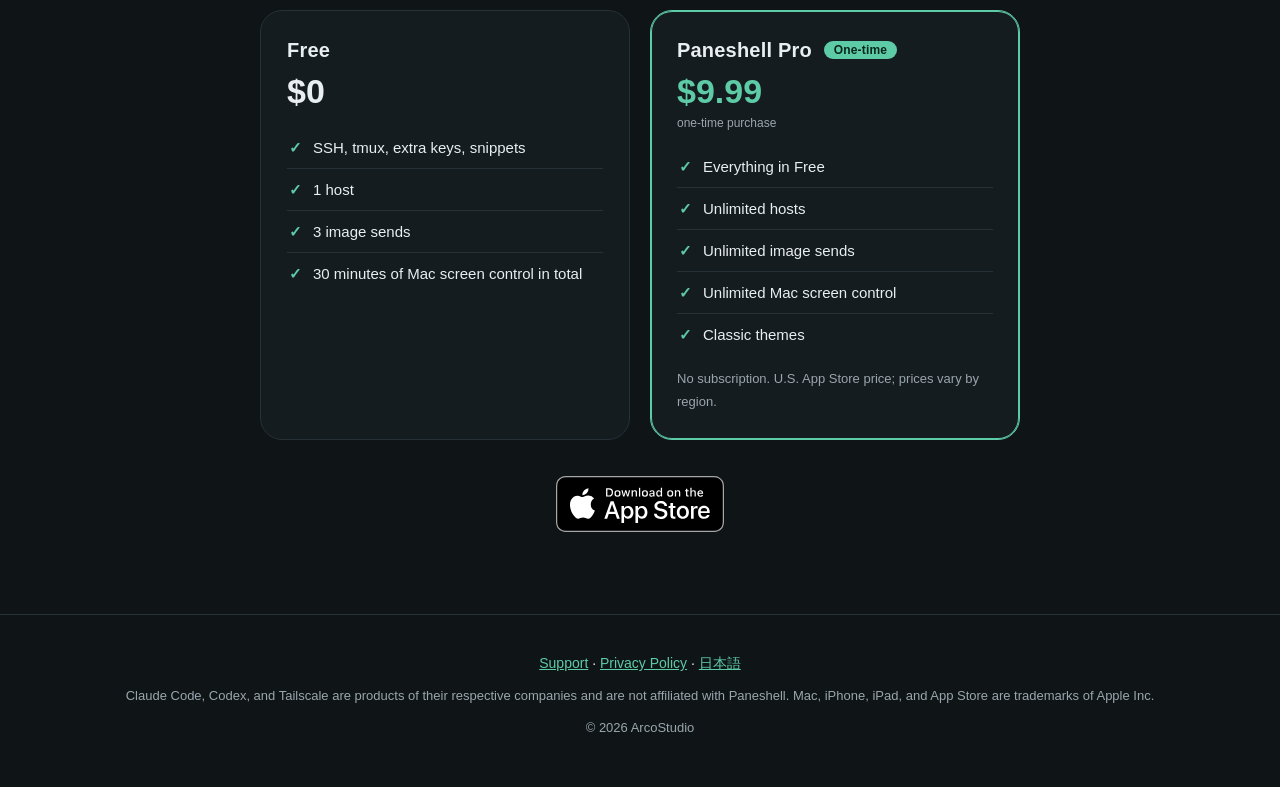
==== commit 4e3f4cc8: "Paneshell Host 0.3.0 のダウンロードリンク（GitHub に host-v0.3.0 を上げてから push する） Co-Authored-By: Claude Opus 5.5" ====
--- a/en/index.html
+++ b/en/index.html
@@ -128,8 +128,8 @@
         <li>Signed with Developer ID and notarized by Apple</li>
       </ul>
       <div class="cta">
-        <a class="btn shine" href="https://github.com/arco-studio/paneshell/releases/download/host-v0.2.0/PaneshellHost-0.2.0.dmg"><svg class="ico" viewBox="0 0 24 24" aria-hidden="true"><path d="M11 3h2v9.2l3.3-3.3 1.4 1.4L12 16 6.3 10.3l1.4-1.4L11 12.2V3zM4 18h16v2H4z"/></svg>Download for Mac</a>
-        <span class="cta-note">Paneshell Host 0.2.0 · macOS 14 or later · <a href="https://github.com/arco-studio/paneshell/releases">All releases</a></span>
+        <a class="btn shine" href="https://github.com/arco-studio/paneshell/releases/download/host-v0.3.0/PaneshellHost-0.3.0.dmg"><svg class="ico" viewBox="0 0 24 24" aria-hidden="true"><path d="M11 3h2v9.2l3.3-3.3 1.4 1.4L12 16 6.3 10.3l1.4-1.4L11 12.2V3zM4 18h16v2H4z"/></svg>Download for Mac</a>
+        <span class="cta-note">Paneshell Host 0.3.0 · macOS 14 or later · <a href="https://github.com/arco-studio/paneshell/releases">All releases</a></span>
       </div>
     </div>
   </div>
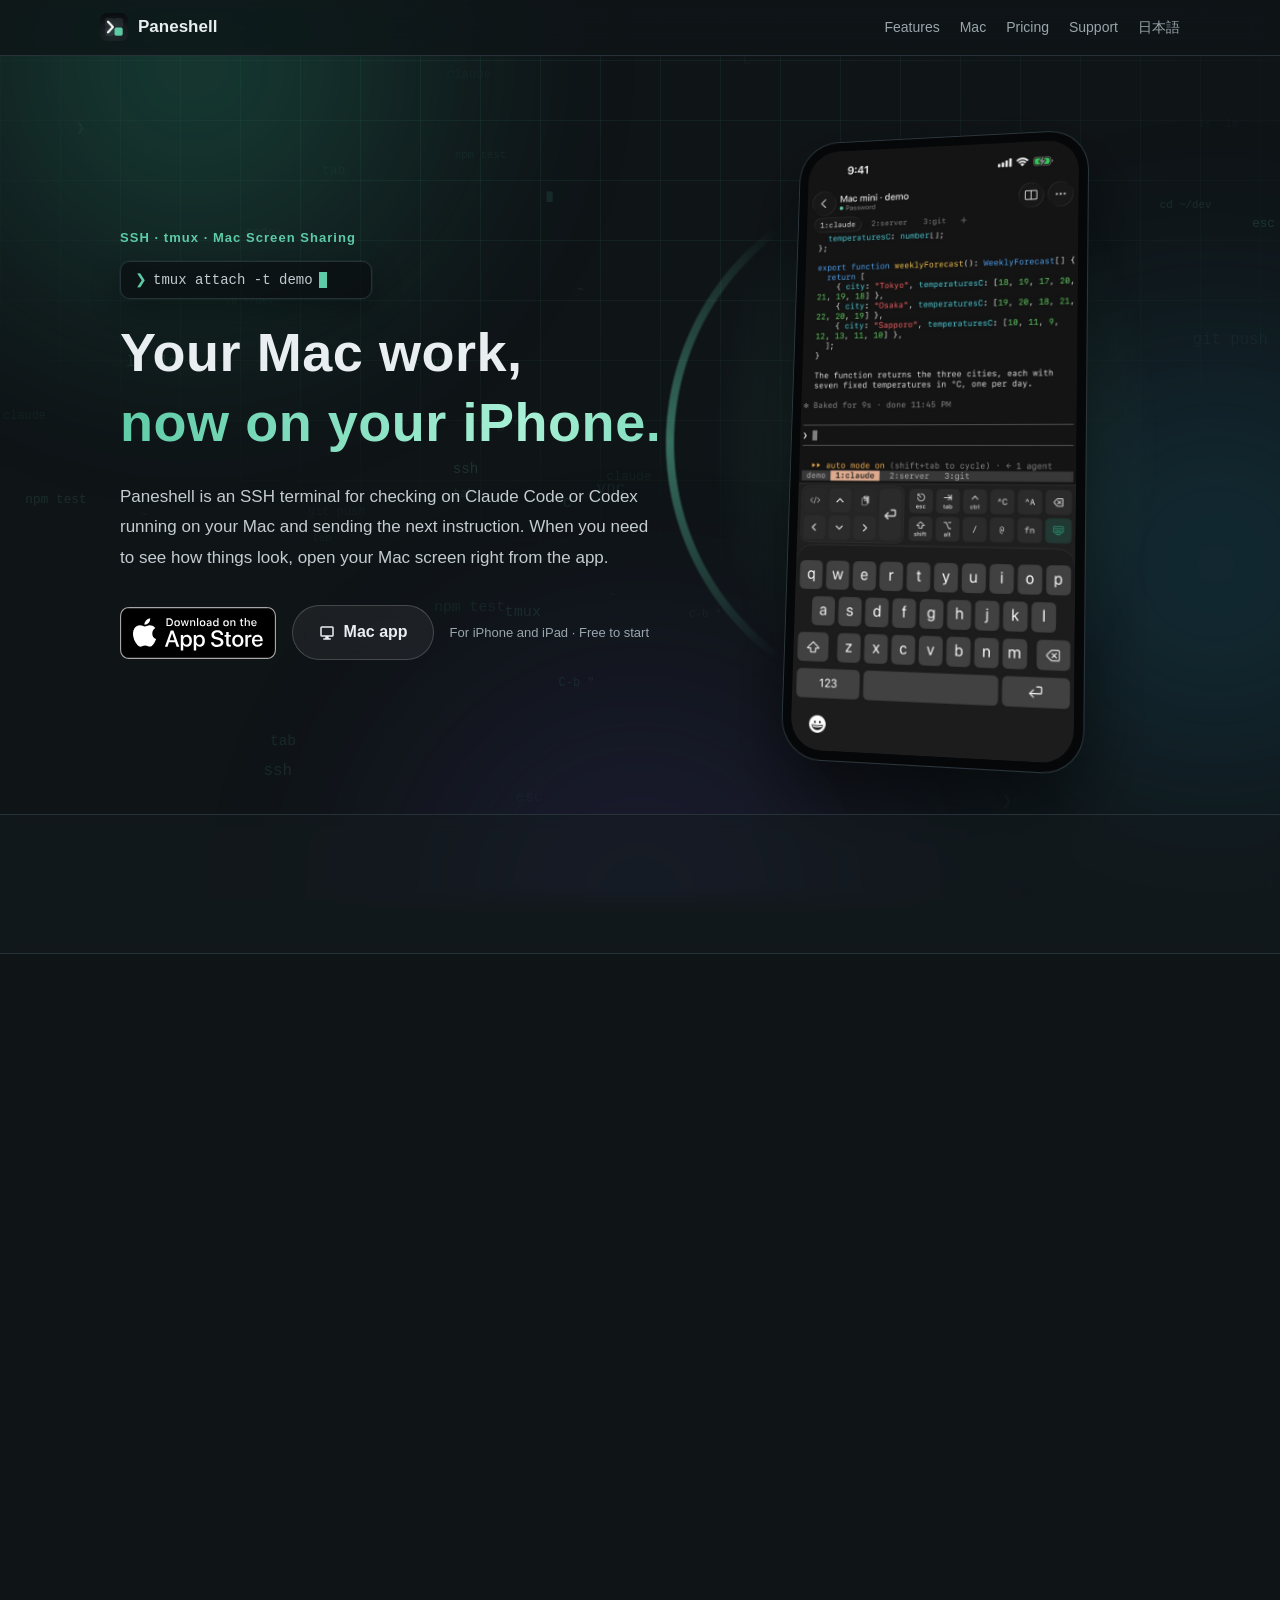
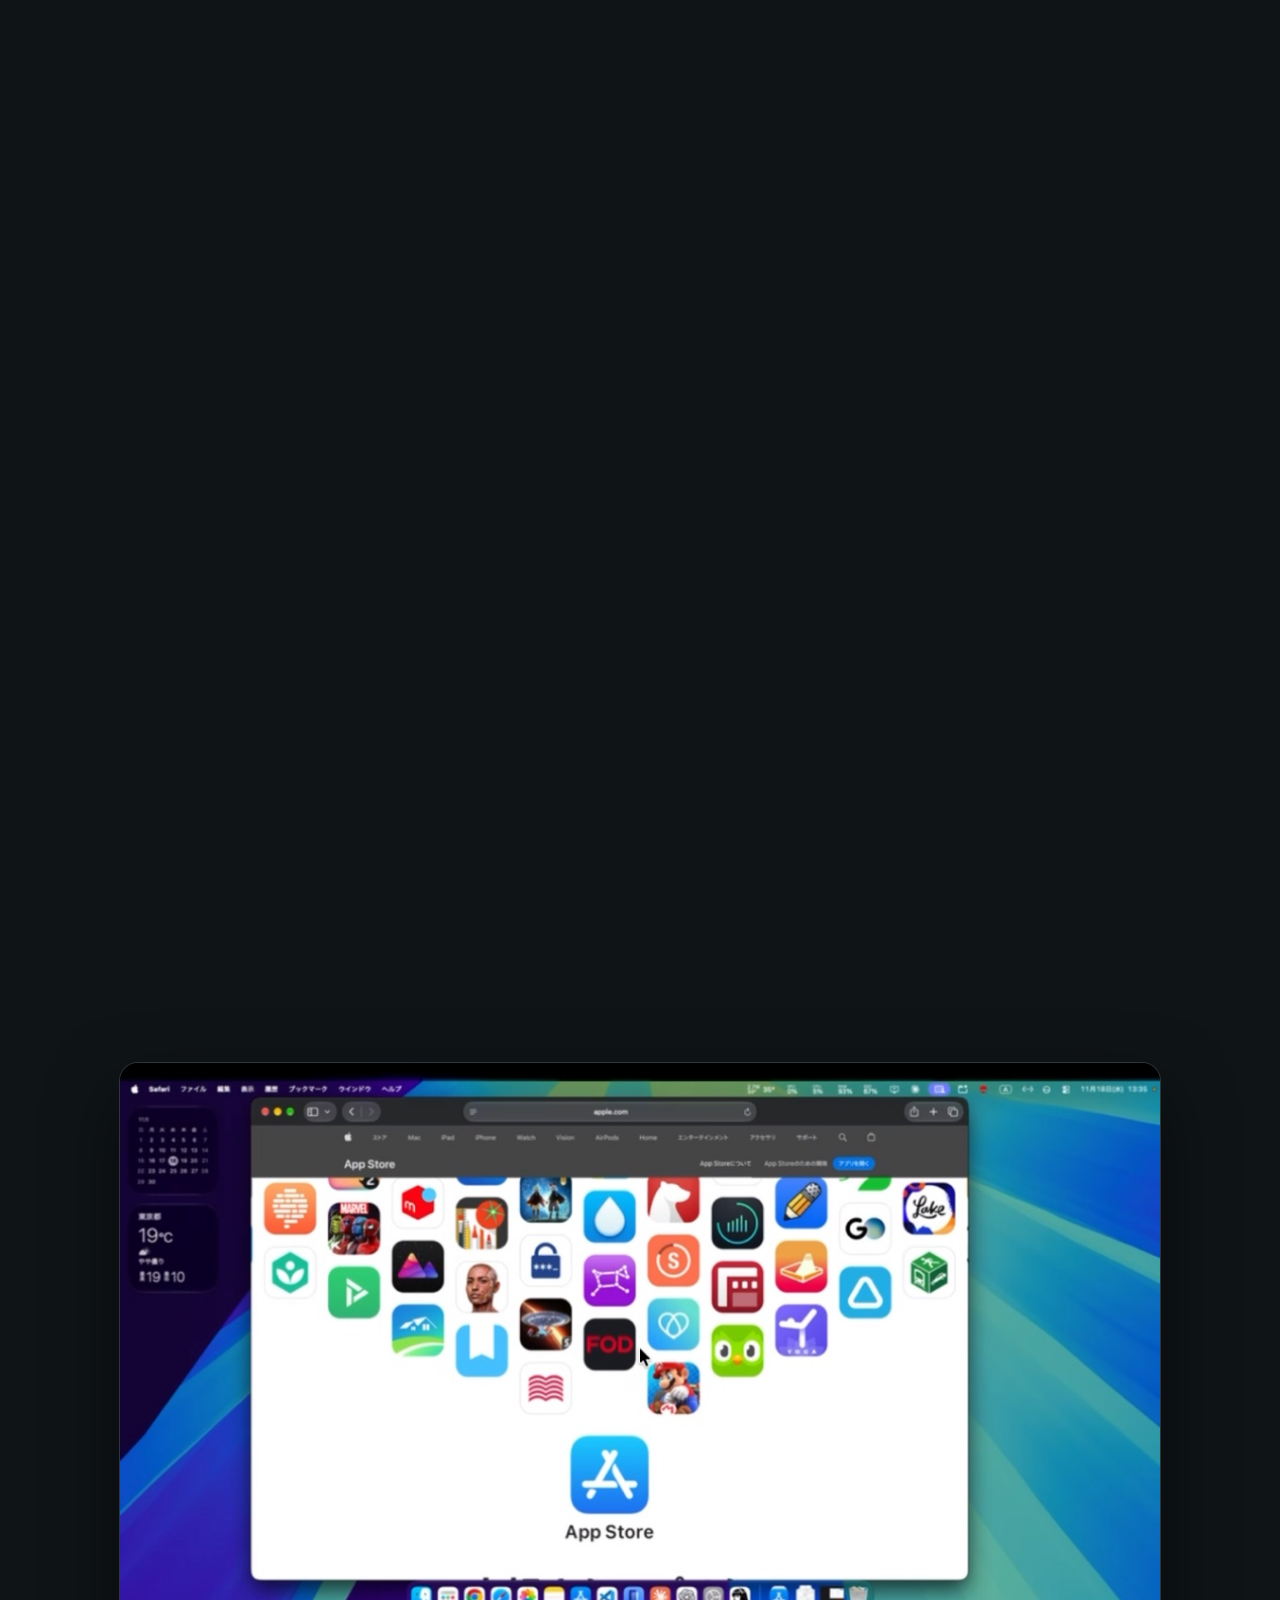
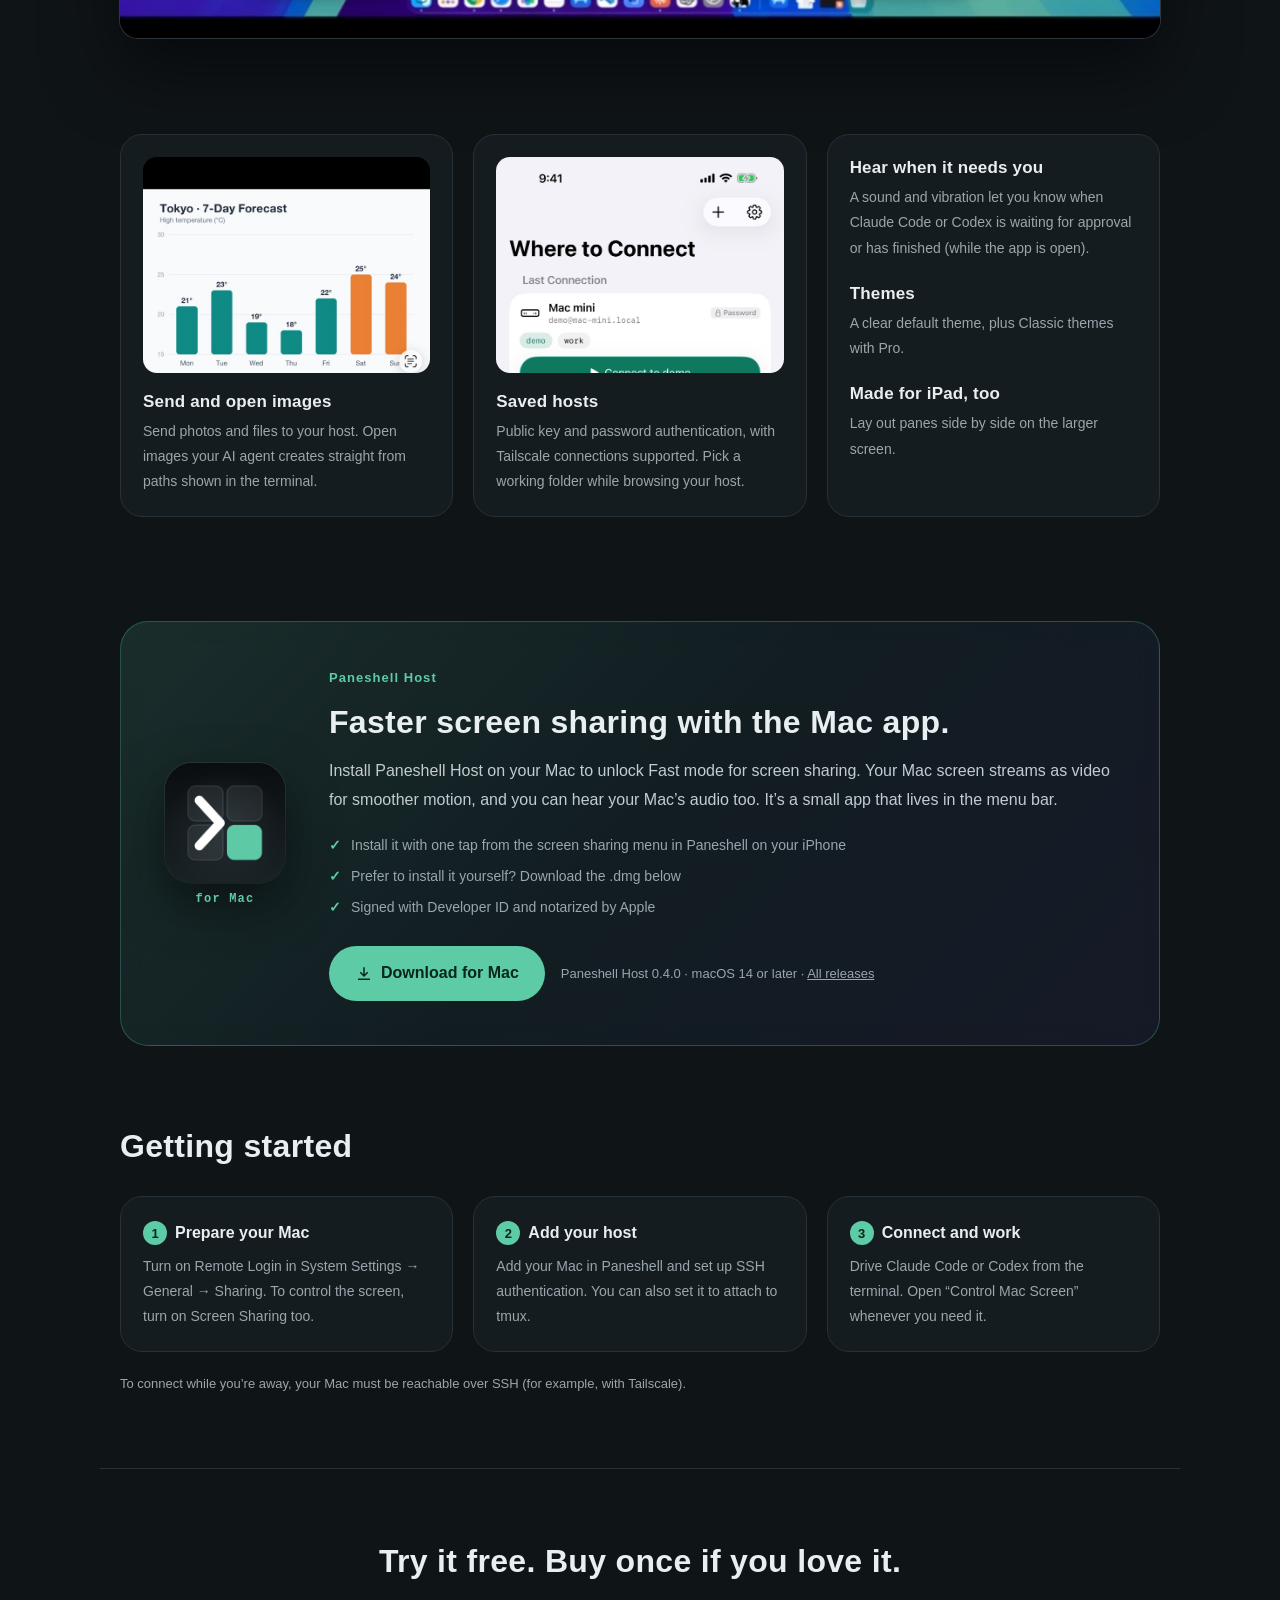
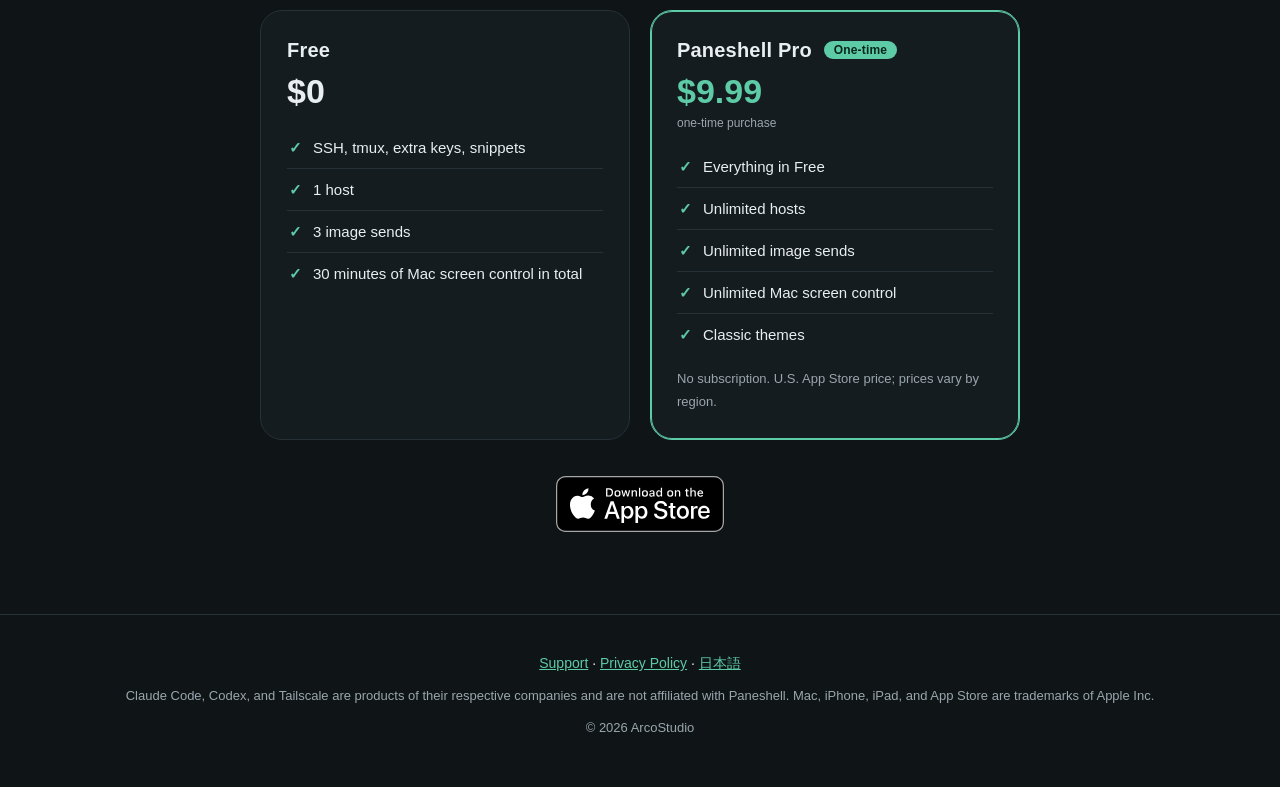
==== commit 2c5f260f: "Paneshell Host 0.4.0 のダウンロードリンク" ====
--- a/en/index.html
+++ b/en/index.html
@@ -128,8 +128,8 @@
         <li>Signed with Developer ID and notarized by Apple</li>
       </ul>
       <div class="cta">
-        <a class="btn shine" href="https://github.com/arco-studio/paneshell/releases/download/host-v0.3.0/PaneshellHost-0.3.0.dmg"><svg class="ico" viewBox="0 0 24 24" aria-hidden="true"><path d="M11 3h2v9.2l3.3-3.3 1.4 1.4L12 16 6.3 10.3l1.4-1.4L11 12.2V3zM4 18h16v2H4z"/></svg>Download for Mac</a>
-        <span class="cta-note">Paneshell Host 0.3.0 · macOS 14 or later · <a href="https://github.com/arco-studio/paneshell/releases">All releases</a></span>
+        <a class="btn shine" href="https://github.com/arco-studio/paneshell/releases/download/host-v0.4.0/PaneshellHost-0.4.0.dmg"><svg class="ico" viewBox="0 0 24 24" aria-hidden="true"><path d="M11 3h2v9.2l3.3-3.3 1.4 1.4L12 16 6.3 10.3l1.4-1.4L11 12.2V3zM4 18h16v2H4z"/></svg>Download for Mac</a>
+        <span class="cta-note">Paneshell Host 0.4.0 · macOS 14 or later · <a href="https://github.com/arco-studio/paneshell/releases">All releases</a></span>
       </div>
     </div>
   </div>
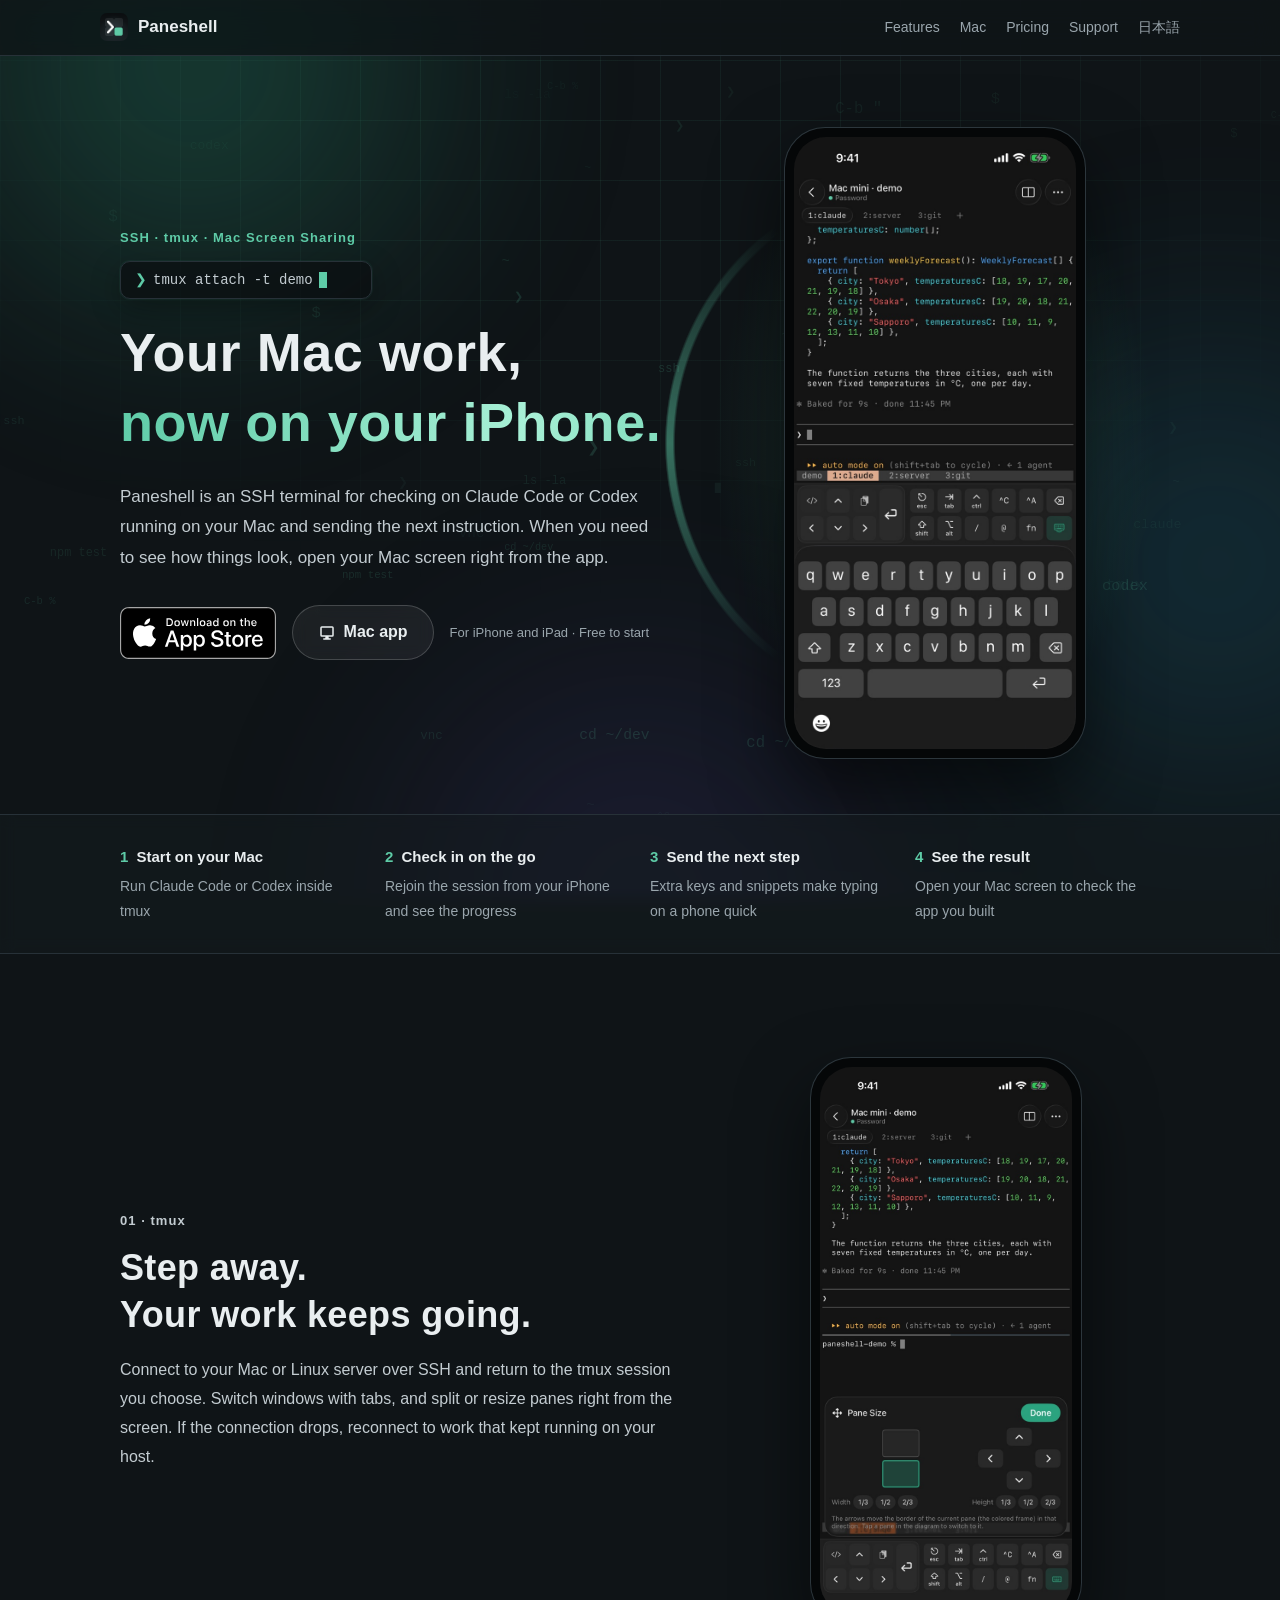
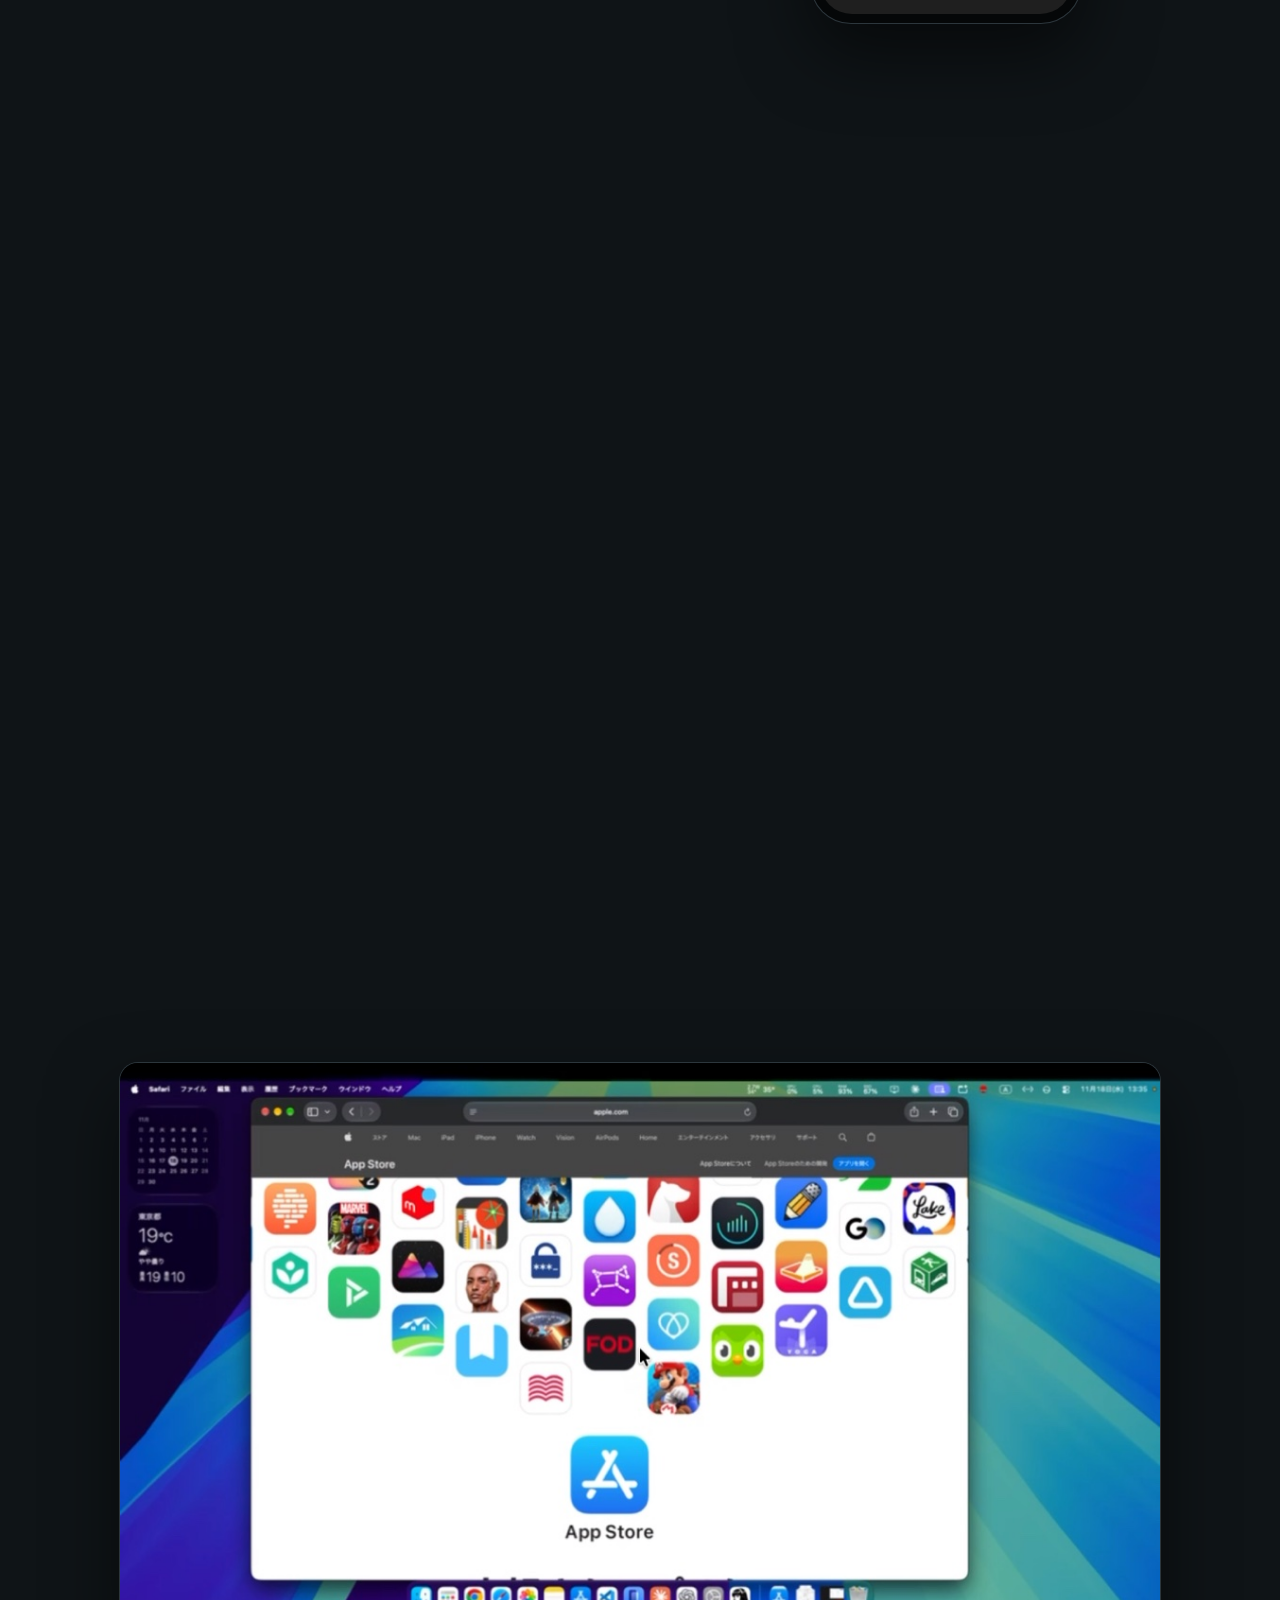
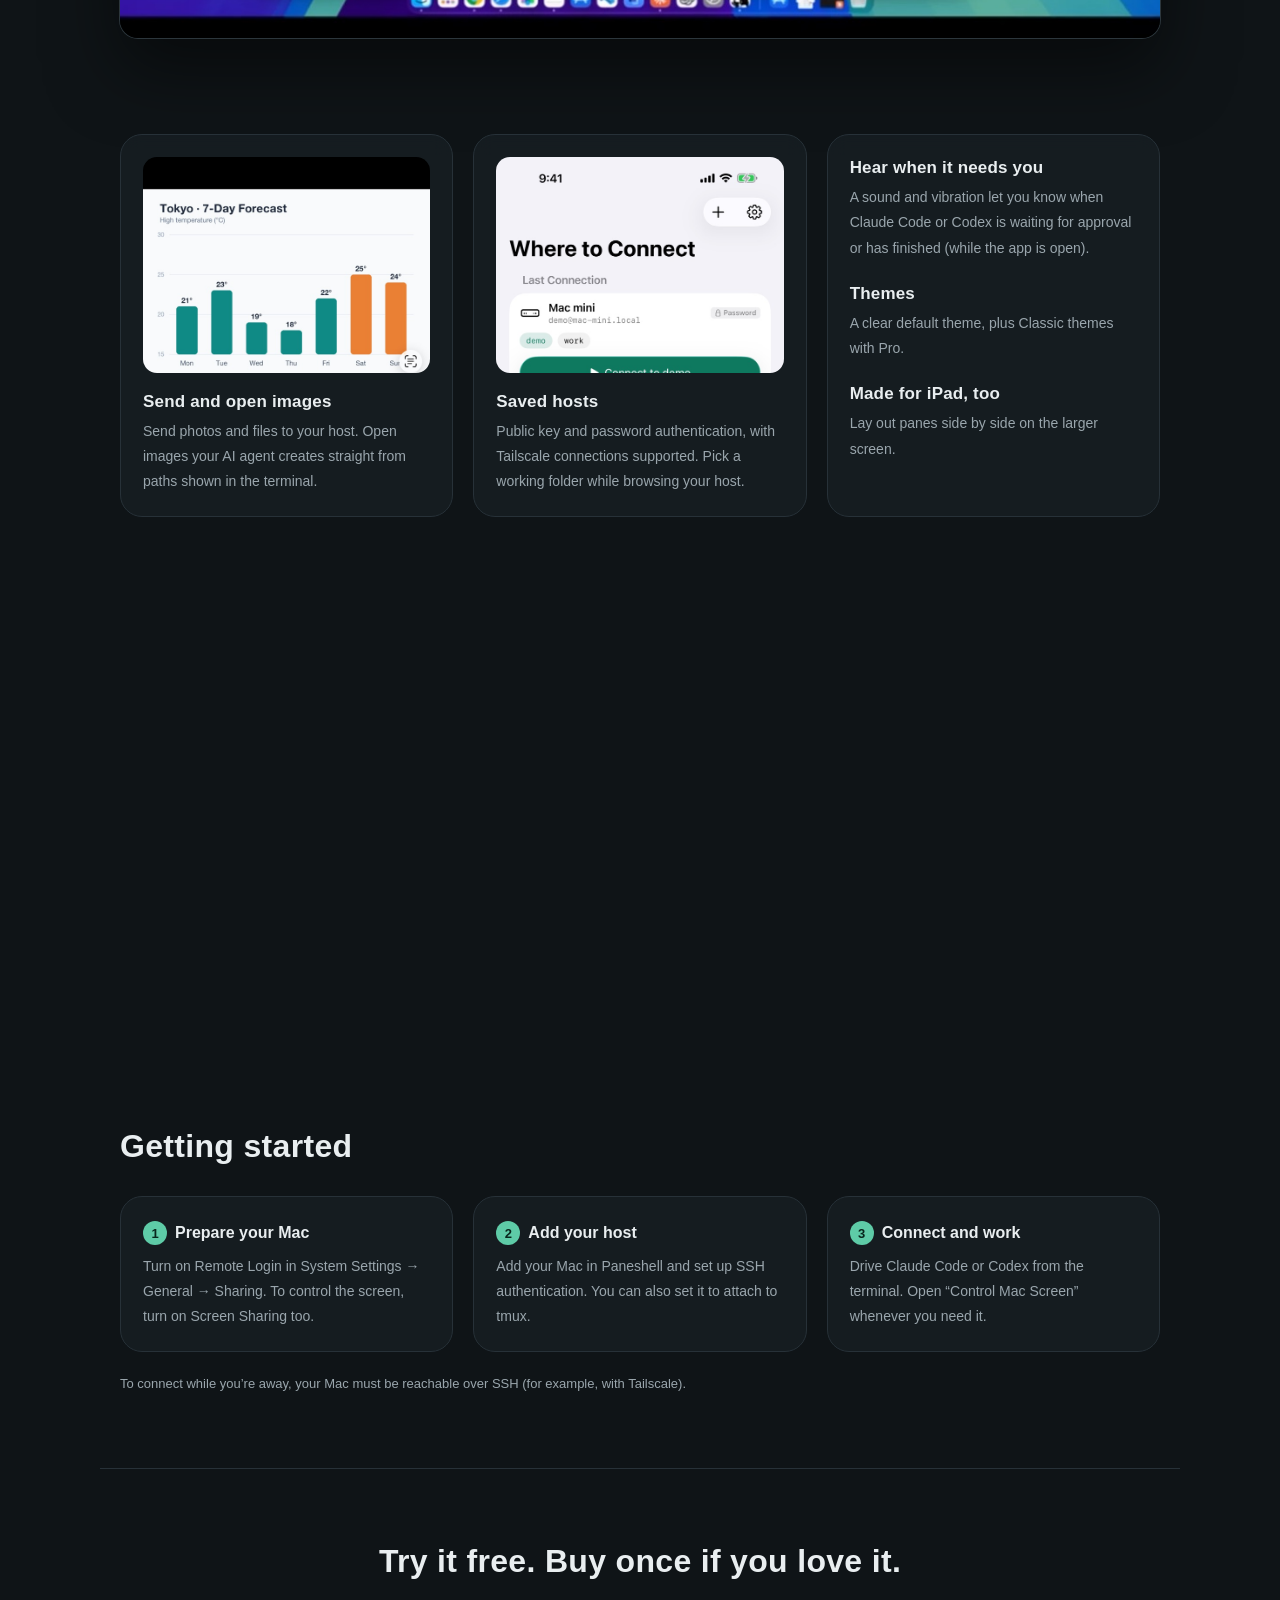
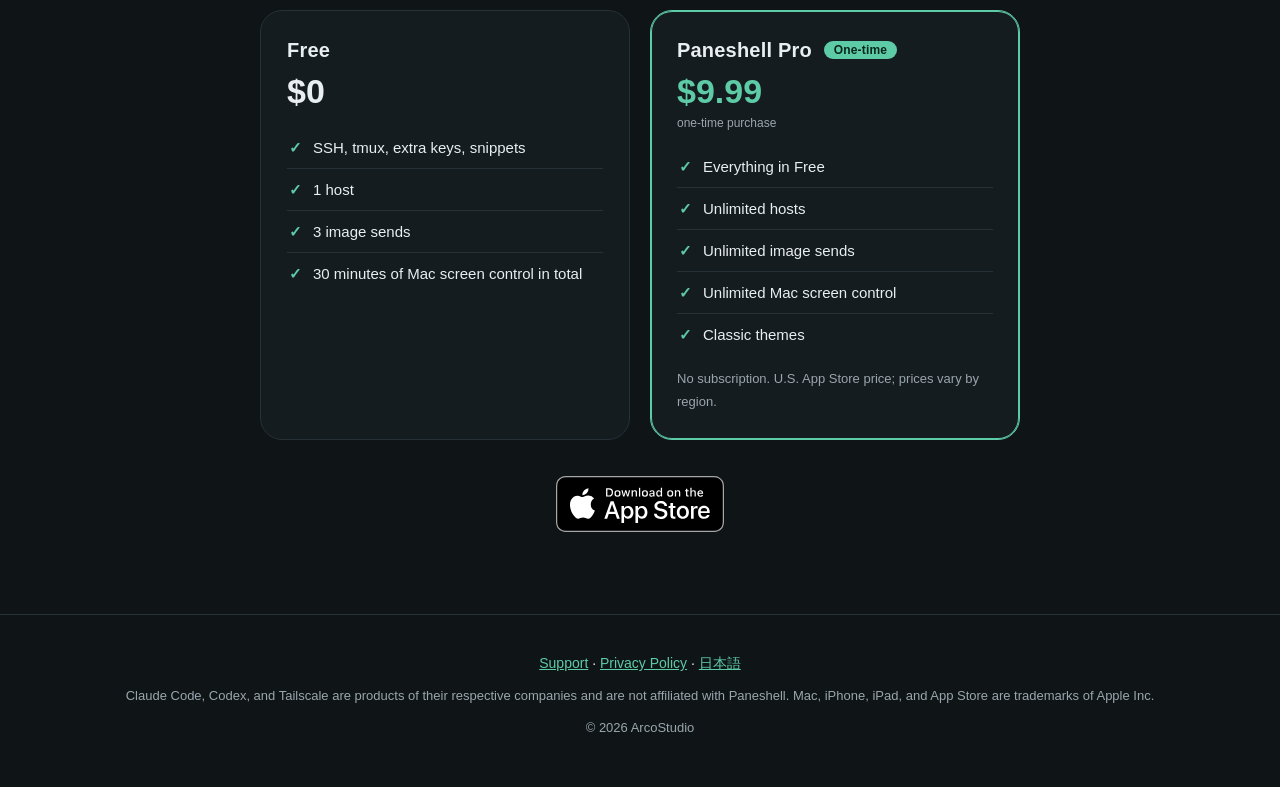
==== commit b363ac63: "Paneshell Host 0.4.1 のダウンロードリンク" ====
--- a/en/index.html
+++ b/en/index.html
@@ -128,8 +128,8 @@
         <li>Signed with Developer ID and notarized by Apple</li>
       </ul>
       <div class="cta">
-        <a class="btn shine" href="https://github.com/arco-studio/paneshell/releases/download/host-v0.4.0/PaneshellHost-0.4.0.dmg"><svg class="ico" viewBox="0 0 24 24" aria-hidden="true"><path d="M11 3h2v9.2l3.3-3.3 1.4 1.4L12 16 6.3 10.3l1.4-1.4L11 12.2V3zM4 18h16v2H4z"/></svg>Download for Mac</a>
-        <span class="cta-note">Paneshell Host 0.4.0 · macOS 14 or later · <a href="https://github.com/arco-studio/paneshell/releases">All releases</a></span>
+        <a class="btn shine" href="https://github.com/arco-studio/paneshell/releases/download/host-v0.4.1/PaneshellHost-0.4.1.dmg"><svg class="ico" viewBox="0 0 24 24" aria-hidden="true"><path d="M11 3h2v9.2l3.3-3.3 1.4 1.4L12 16 6.3 10.3l1.4-1.4L11 12.2V3zM4 18h16v2H4z"/></svg>Download for Mac</a>
+        <span class="cta-note">Paneshell Host 0.4.1 · macOS 14 or later · <a href="https://github.com/arco-studio/paneshell/releases">All releases</a></span>
       </div>
     </div>
   </div>
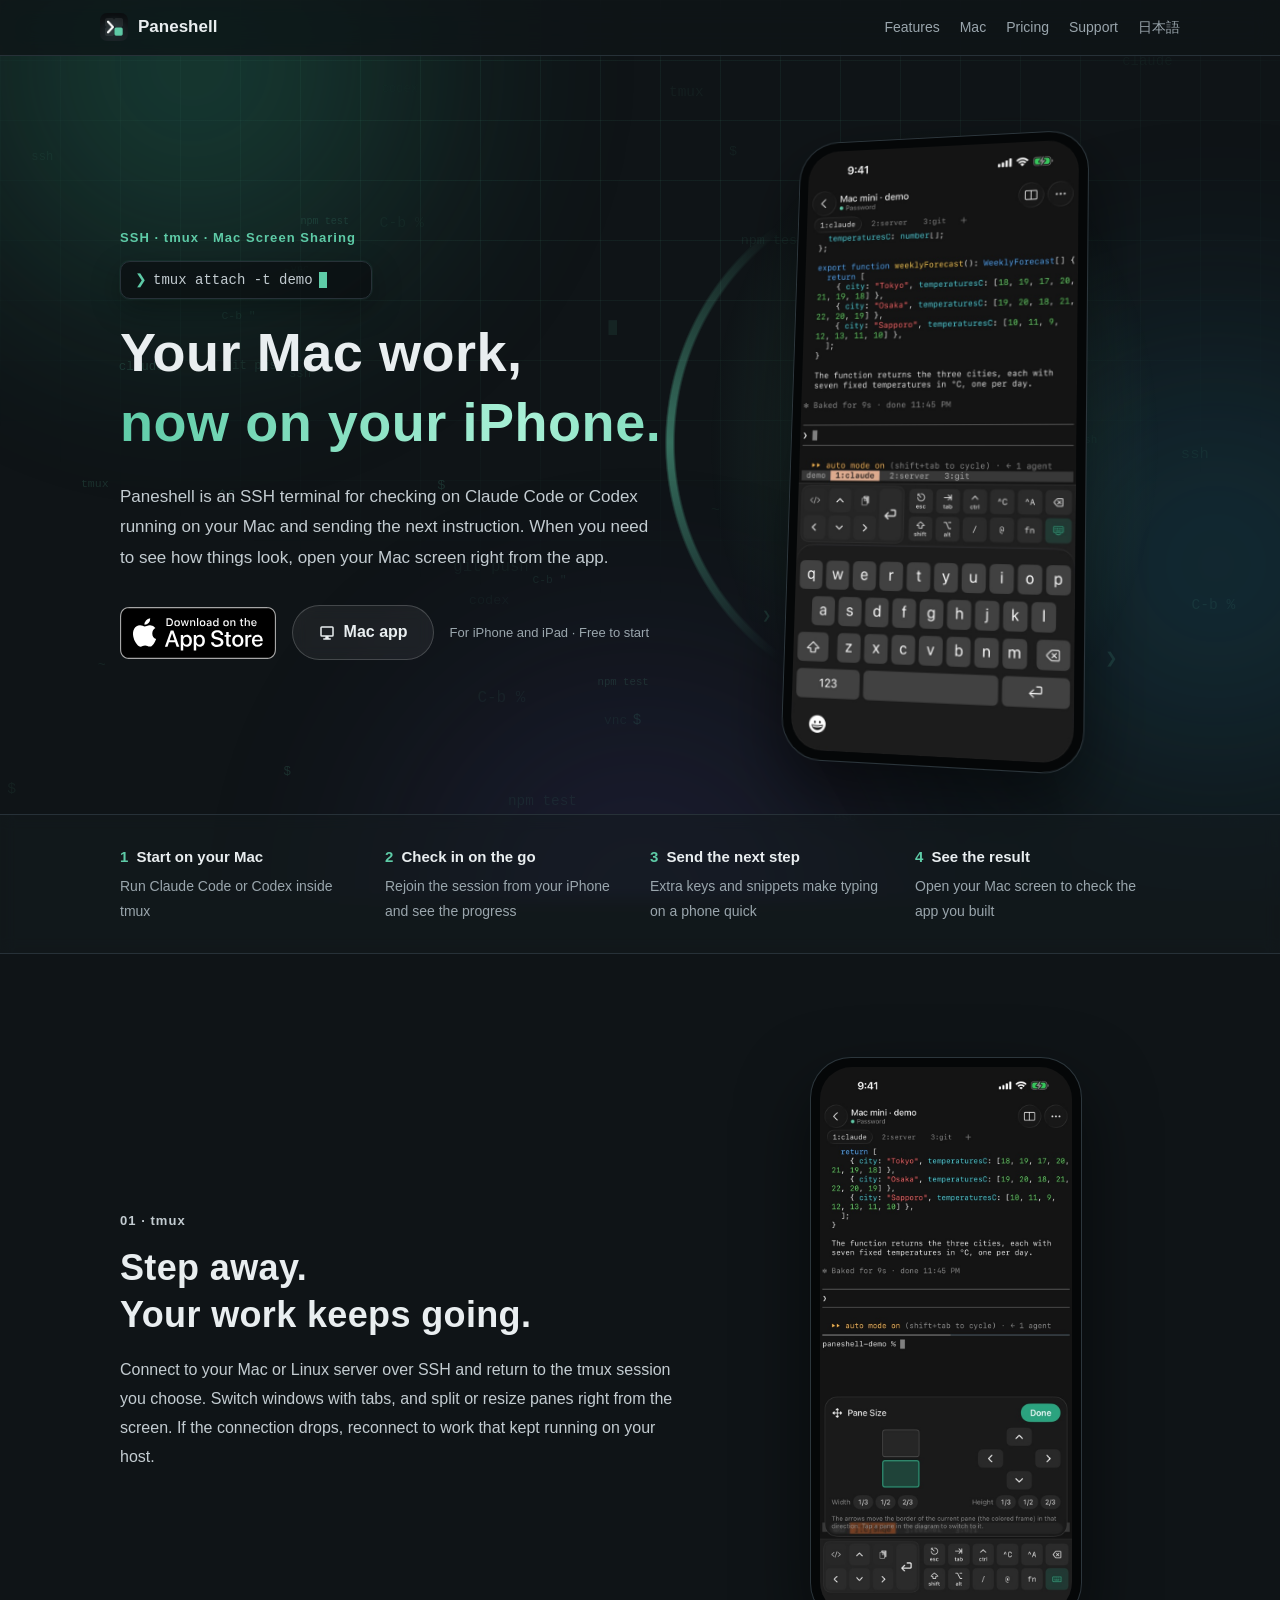
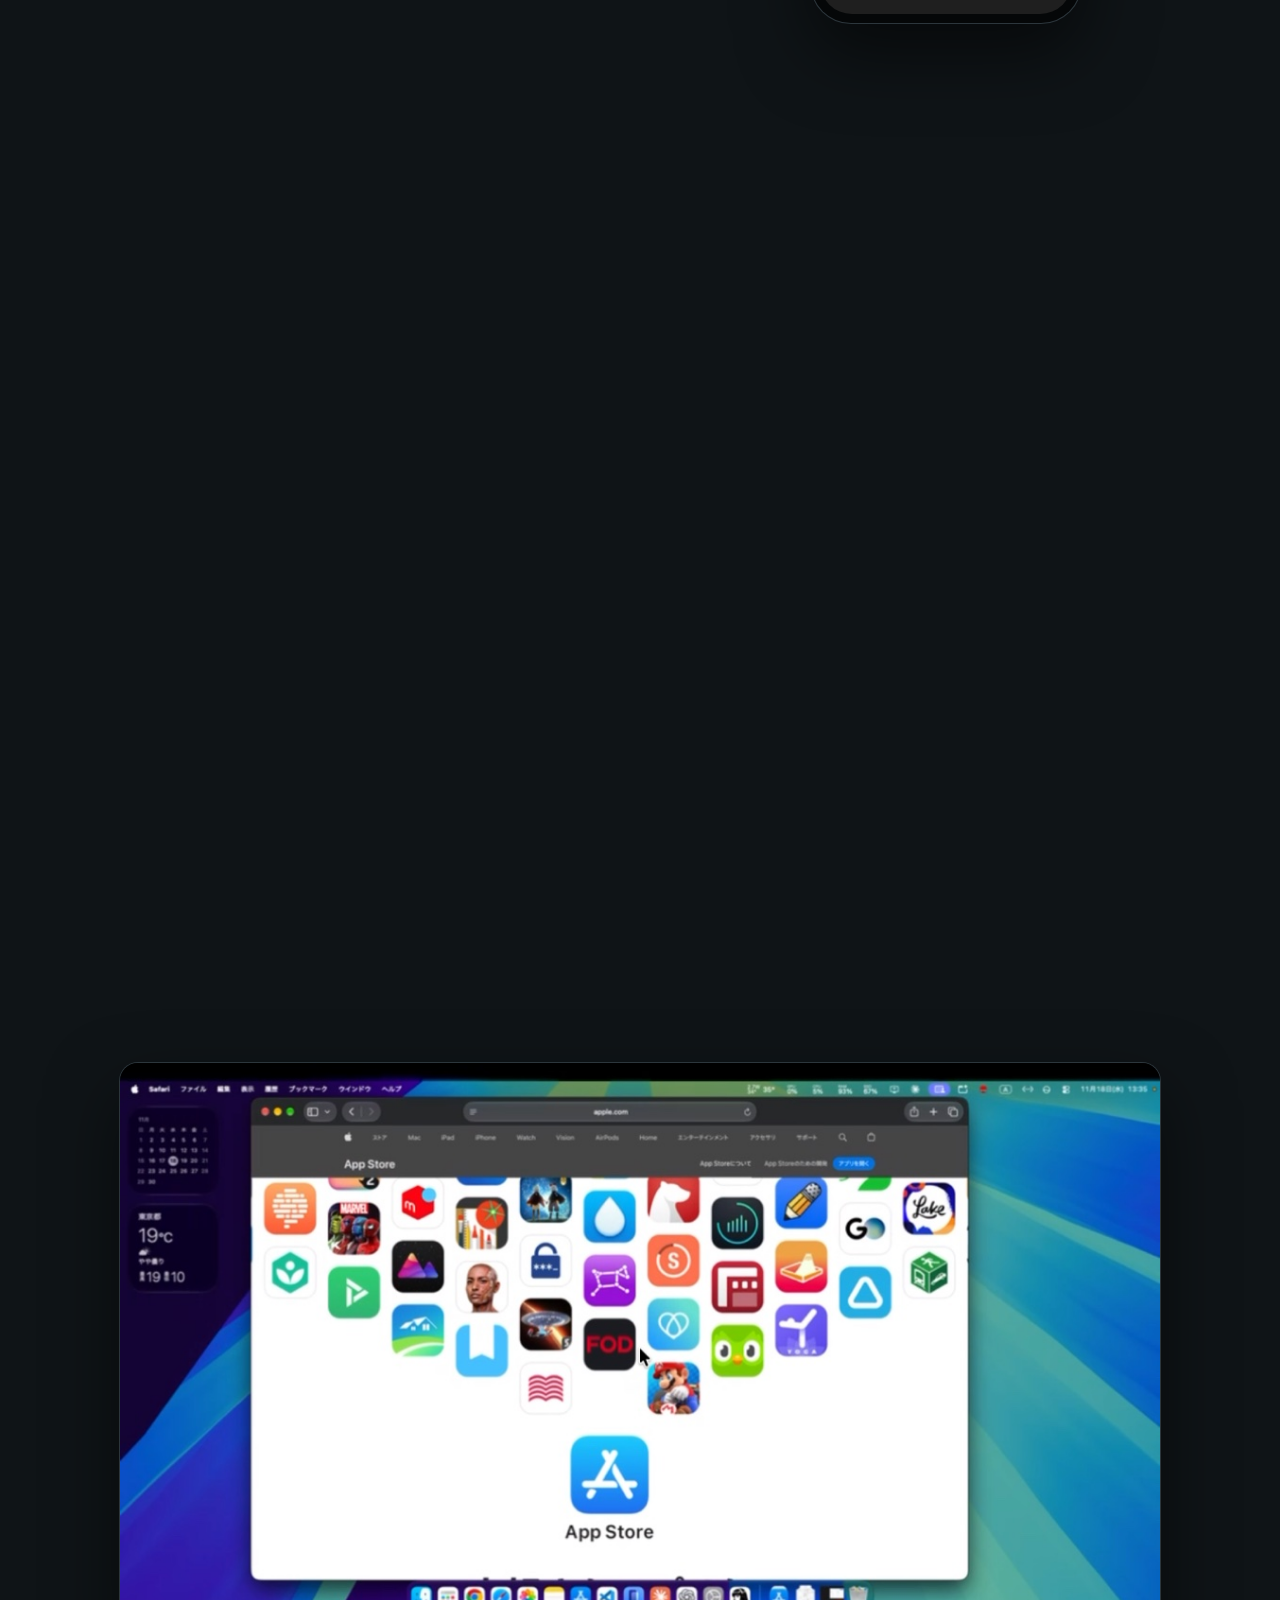
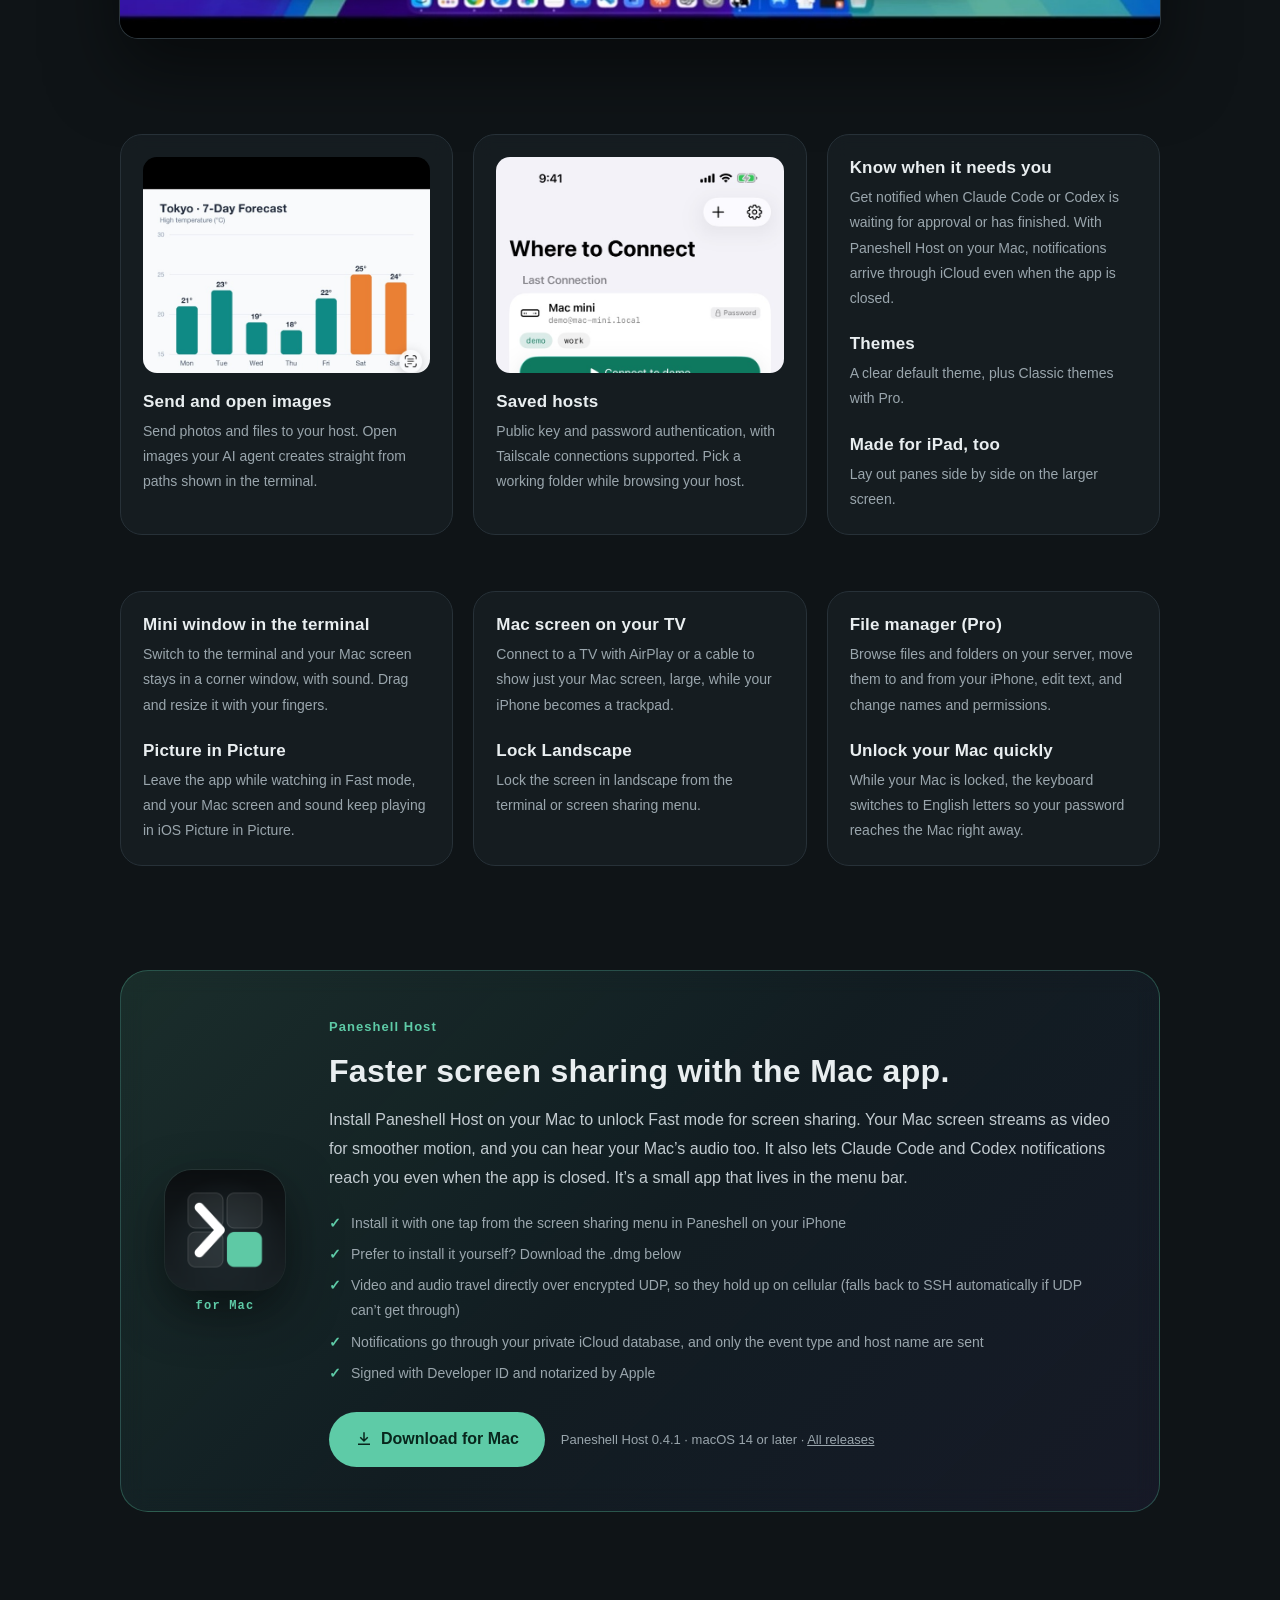
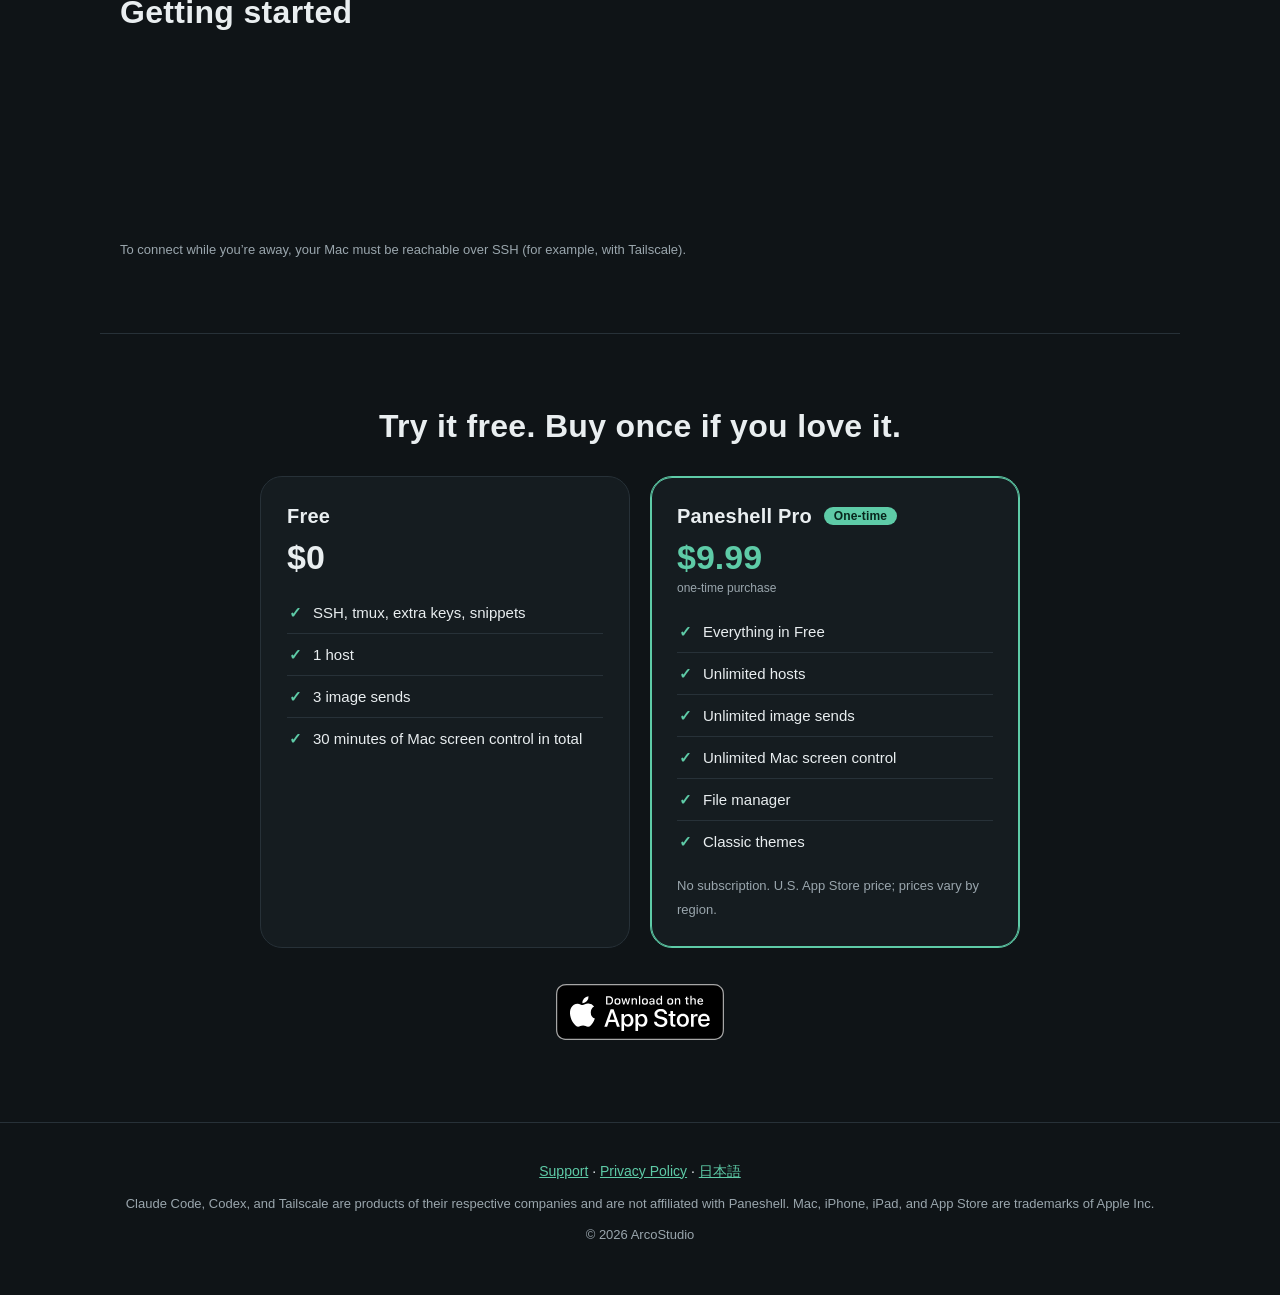
==== commit a188843f: "1.4.4・1.5.0 の機能を紹介：アプリを閉じていても届く AI の通知、小窓・ピクチャ・イン・ピクチャ・テレビ、横向き固定、ファイルの管理（Pro）、UDP Co-Authored-By: Cl" ====
--- a/en/index.html
+++ b/en/index.html
@@ -105,12 +105,33 @@
       <p>Public key and password authentication, with Tailscale connections supported. Pick a working folder while browsing your host.</p>
     </div>
     <div class="reveal card text-only">
-      <h3>Hear when it needs you</h3>
-      <p>A sound and vibration let you know when Claude Code or Codex is waiting for approval or has finished (while the app is open).</p>
+      <h3>Know when it needs you</h3>
+      <p>Get notified when Claude Code or Codex is waiting for approval or has finished. With Paneshell Host on your Mac, notifications arrive through iCloud even when the app is closed.</p>
       <h3>Themes</h3>
       <p>A clear default theme, plus Classic themes with Pro.</p>
       <h3>Made for iPad, too</h3>
       <p>Lay out panes side by side on the larger screen.</p>
+    </div>
+  </section>
+
+  <section class="grid">
+    <div class="reveal card text-only">
+      <h3>Mini window in the terminal</h3>
+      <p>Switch to the terminal and your Mac screen stays in a corner window, with sound. Drag and resize it with your fingers.</p>
+      <h3>Picture in Picture</h3>
+      <p>Leave the app while watching in Fast mode, and your Mac screen and sound keep playing in iOS Picture in Picture.</p>
+    </div>
+    <div class="reveal card text-only">
+      <h3>Mac screen on your TV</h3>
+      <p>Connect to a TV with AirPlay or a cable to show just your Mac screen, large, while your iPhone becomes a trackpad.</p>
+      <h3>Lock Landscape</h3>
+      <p>Lock the screen in landscape from the terminal or screen sharing menu.</p>
+    </div>
+    <div class="reveal card text-only">
+      <h3>File manager (Pro)</h3>
+      <p>Browse files and folders on your server, move them to and from your iPhone, edit text, and change names and permissions.</p>
+      <h3>Unlock your Mac quickly</h3>
+      <p>While your Mac is locked, the keyboard switches to English letters so your password reaches the Mac right away.</p>
     </div>
   </section>
 </main>
@@ -121,10 +142,12 @@
     <div class="macapp-text">
       <p class="eyebrow">Paneshell Host</p>
       <h2>Faster screen sharing with the Mac app.</h2>
-      <p>Install Paneshell Host on your Mac to unlock Fast mode for screen sharing. Your Mac screen streams as video for smoother motion, and you can hear your Mac’s audio too. It’s a small app that lives in the menu bar.</p>
+      <p>Install Paneshell Host on your Mac to unlock Fast mode for screen sharing. Your Mac screen streams as video for smoother motion, and you can hear your Mac’s audio too. It also lets Claude Code and Codex notifications reach you even when the app is closed. It’s a small app that lives in the menu bar.</p>
       <ul class="macapp-points">
         <li>Install it with one tap from the screen sharing menu in Paneshell on your iPhone</li>
         <li>Prefer to install it yourself? Download the .dmg below</li>
+        <li>Video and audio travel directly over encrypted UDP, so they hold up on cellular (falls back to SSH automatically if UDP can’t get through)</li>
+        <li>Notifications go through your private iCloud database, and only the event type and host name are sent</li>
         <li>Signed with Developer ID and notarized by Apple</li>
       </ul>
       <div class="cta">
@@ -166,6 +189,7 @@
         <li>Unlimited hosts</li>
         <li>Unlimited image sends</li>
         <li>Unlimited Mac screen control</li>
+        <li>File manager</li>
         <li>Classic themes</li>
       </ul>
       <p class="small">No subscription. U.S. App Store price; prices vary by region.</p>
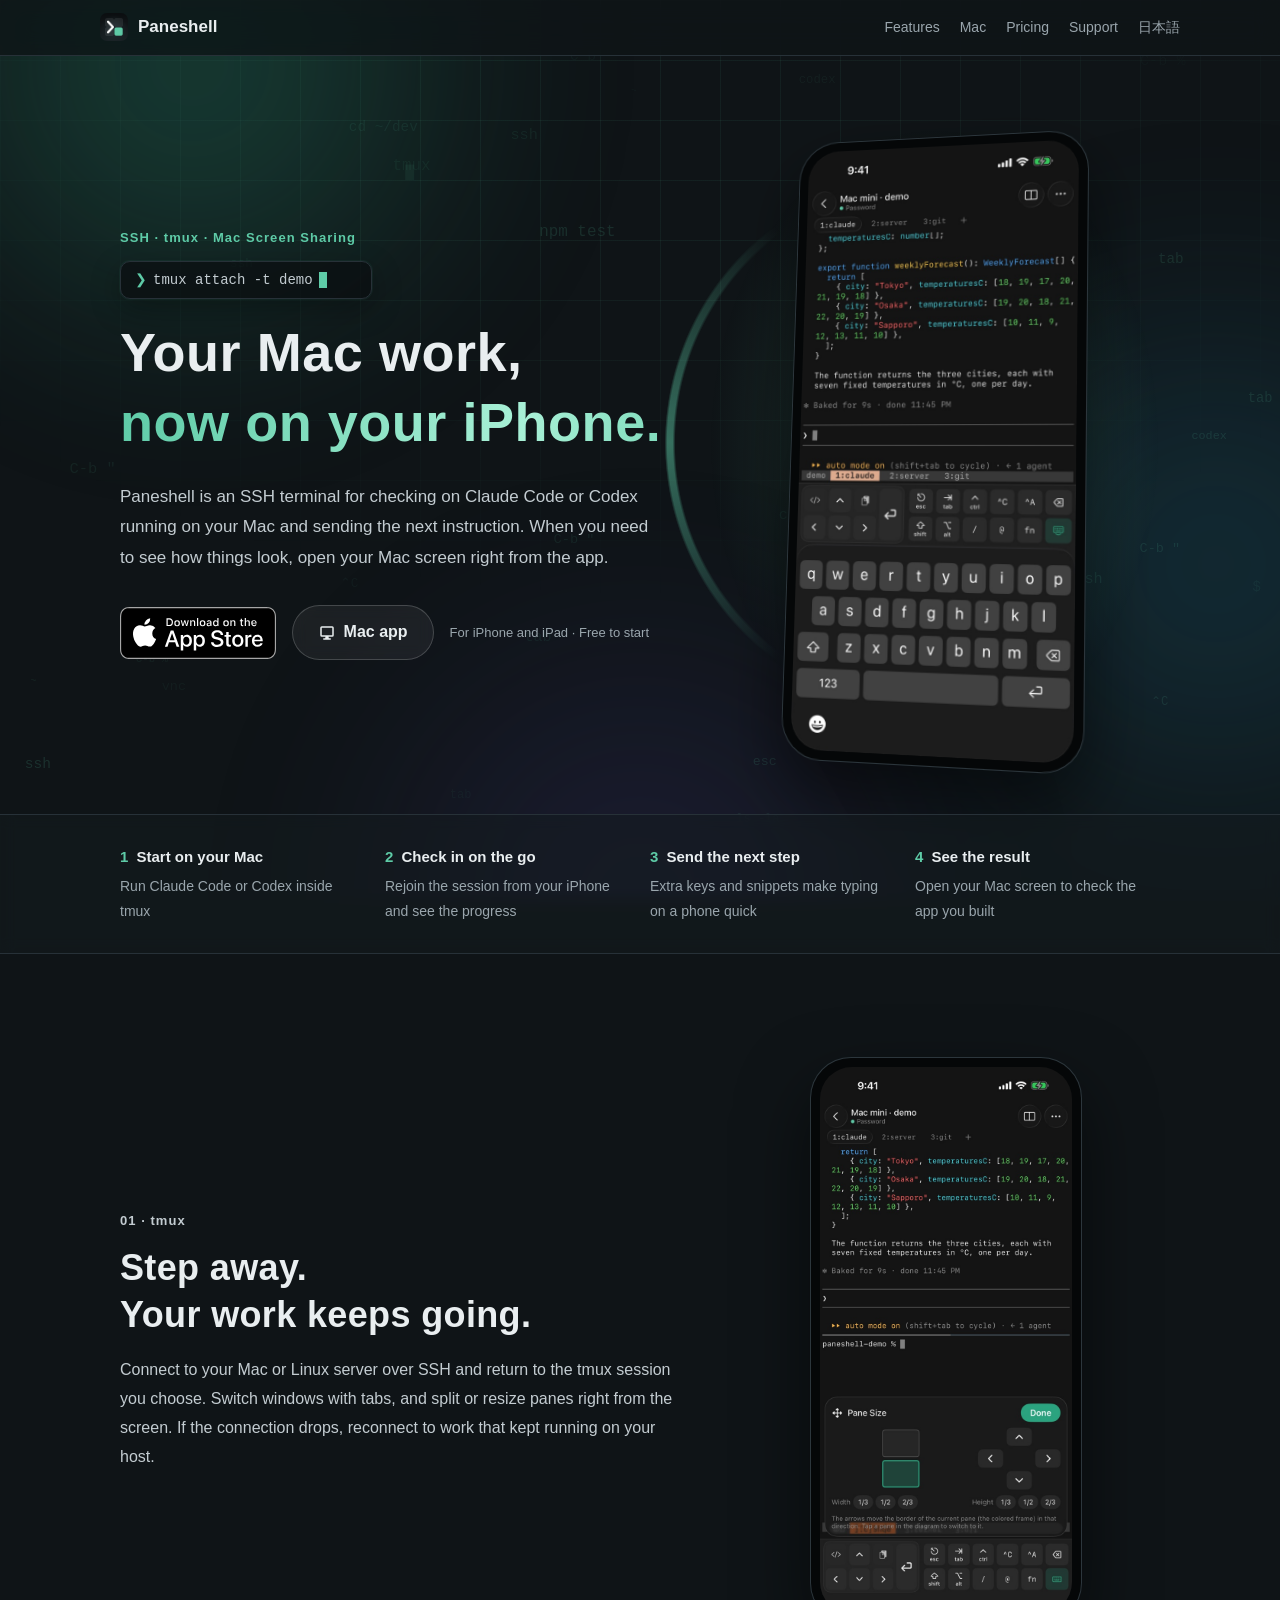
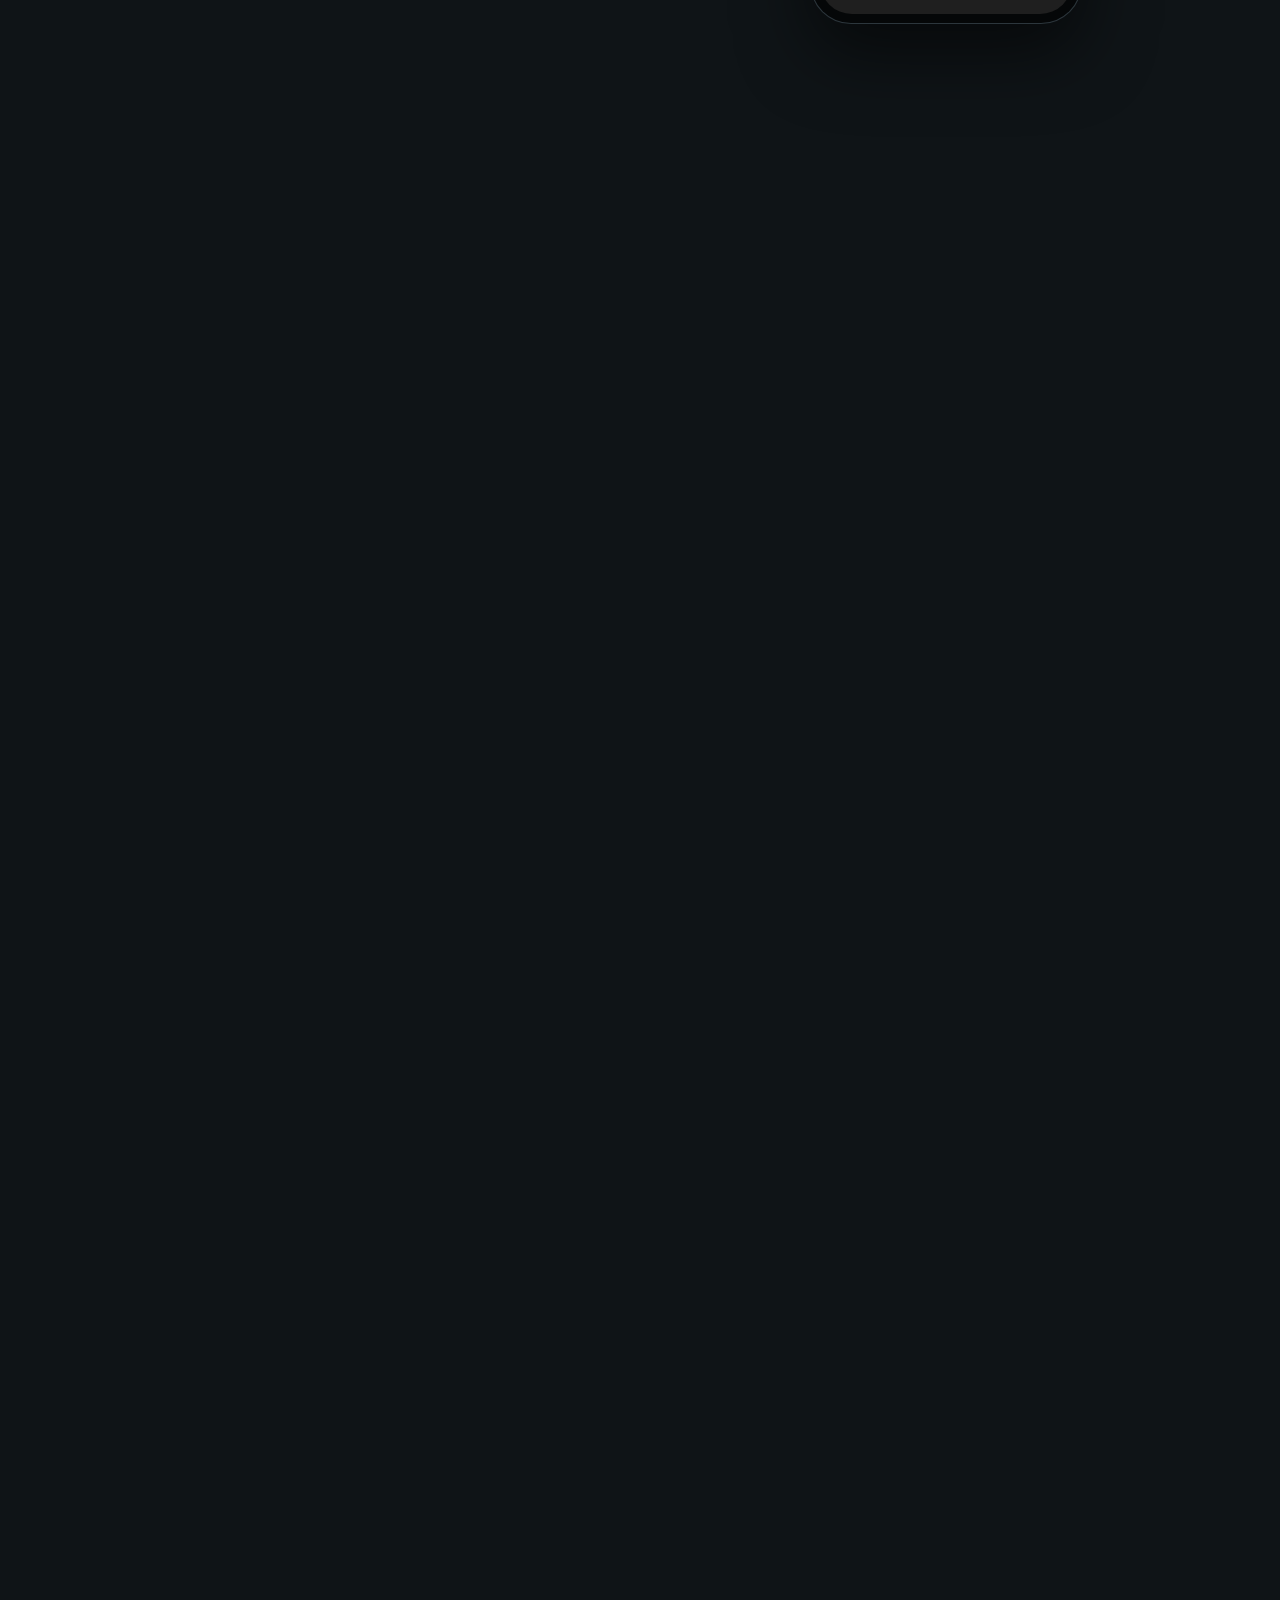
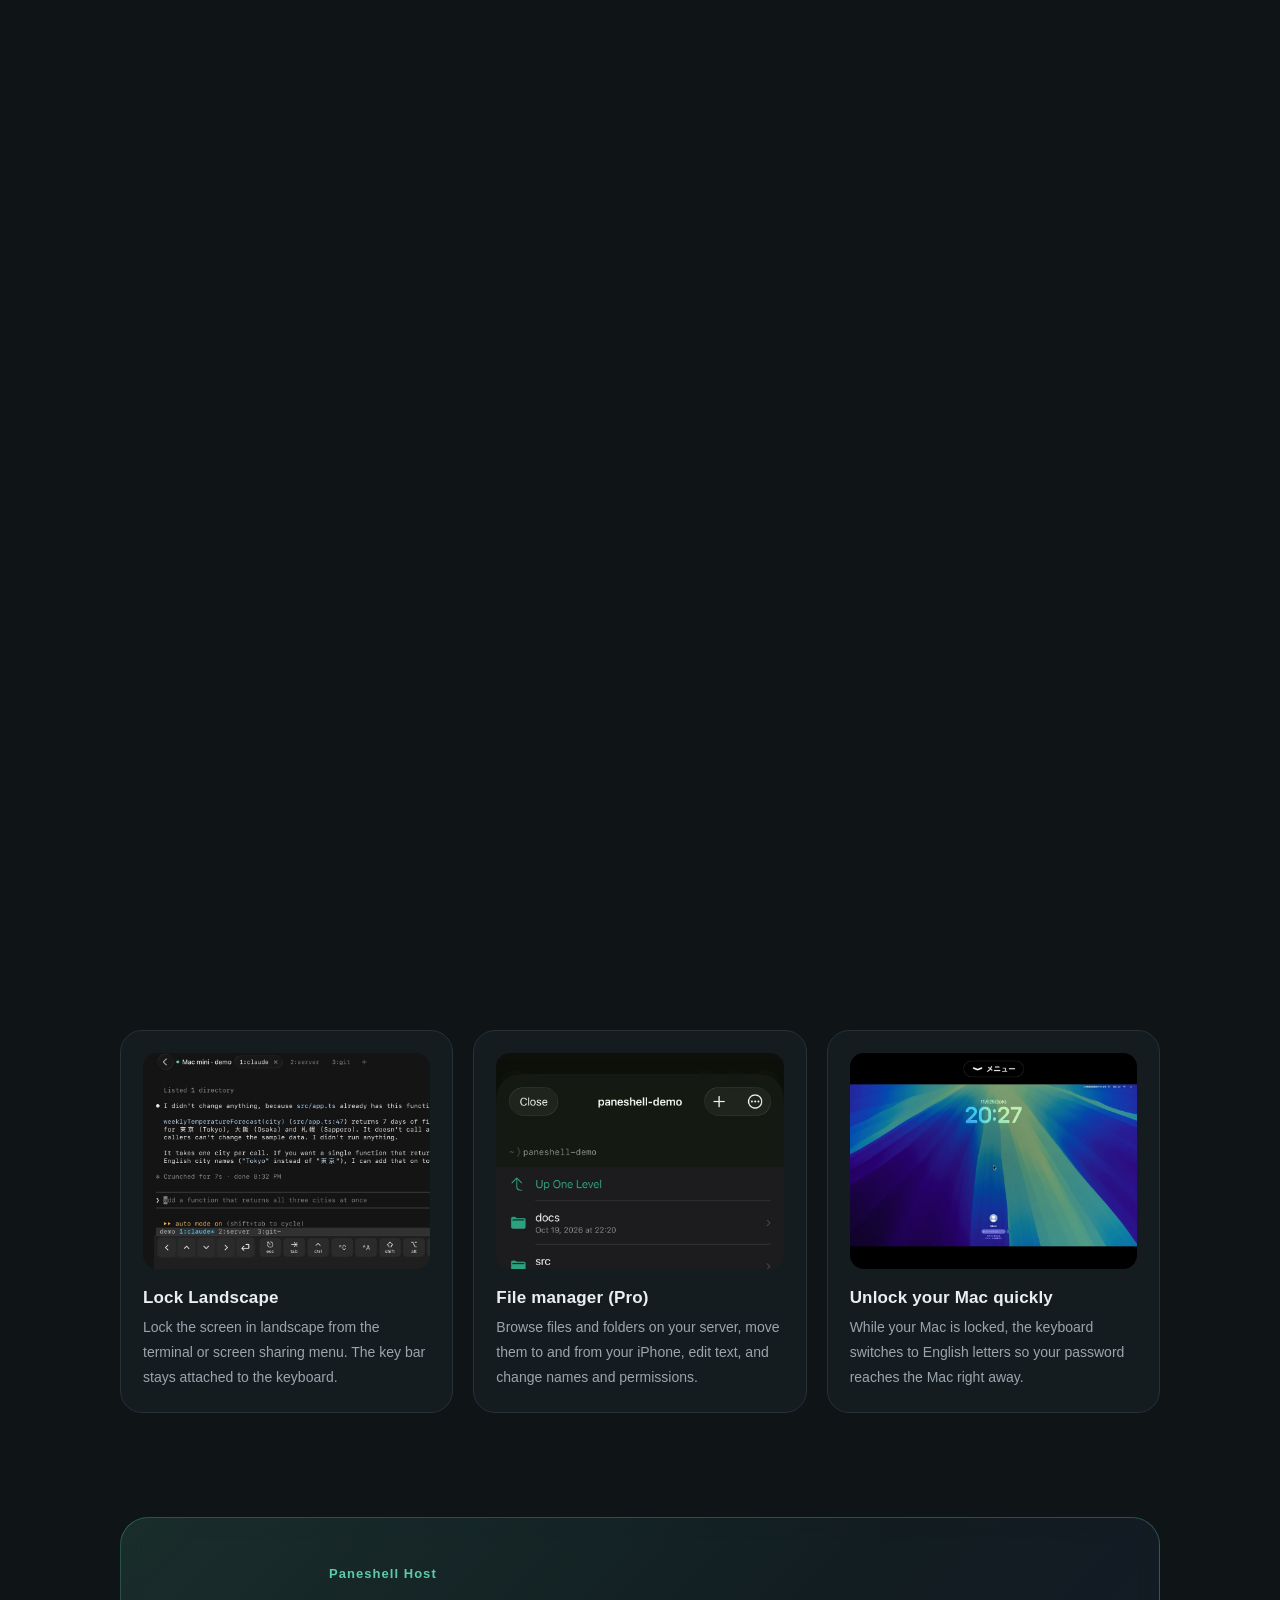
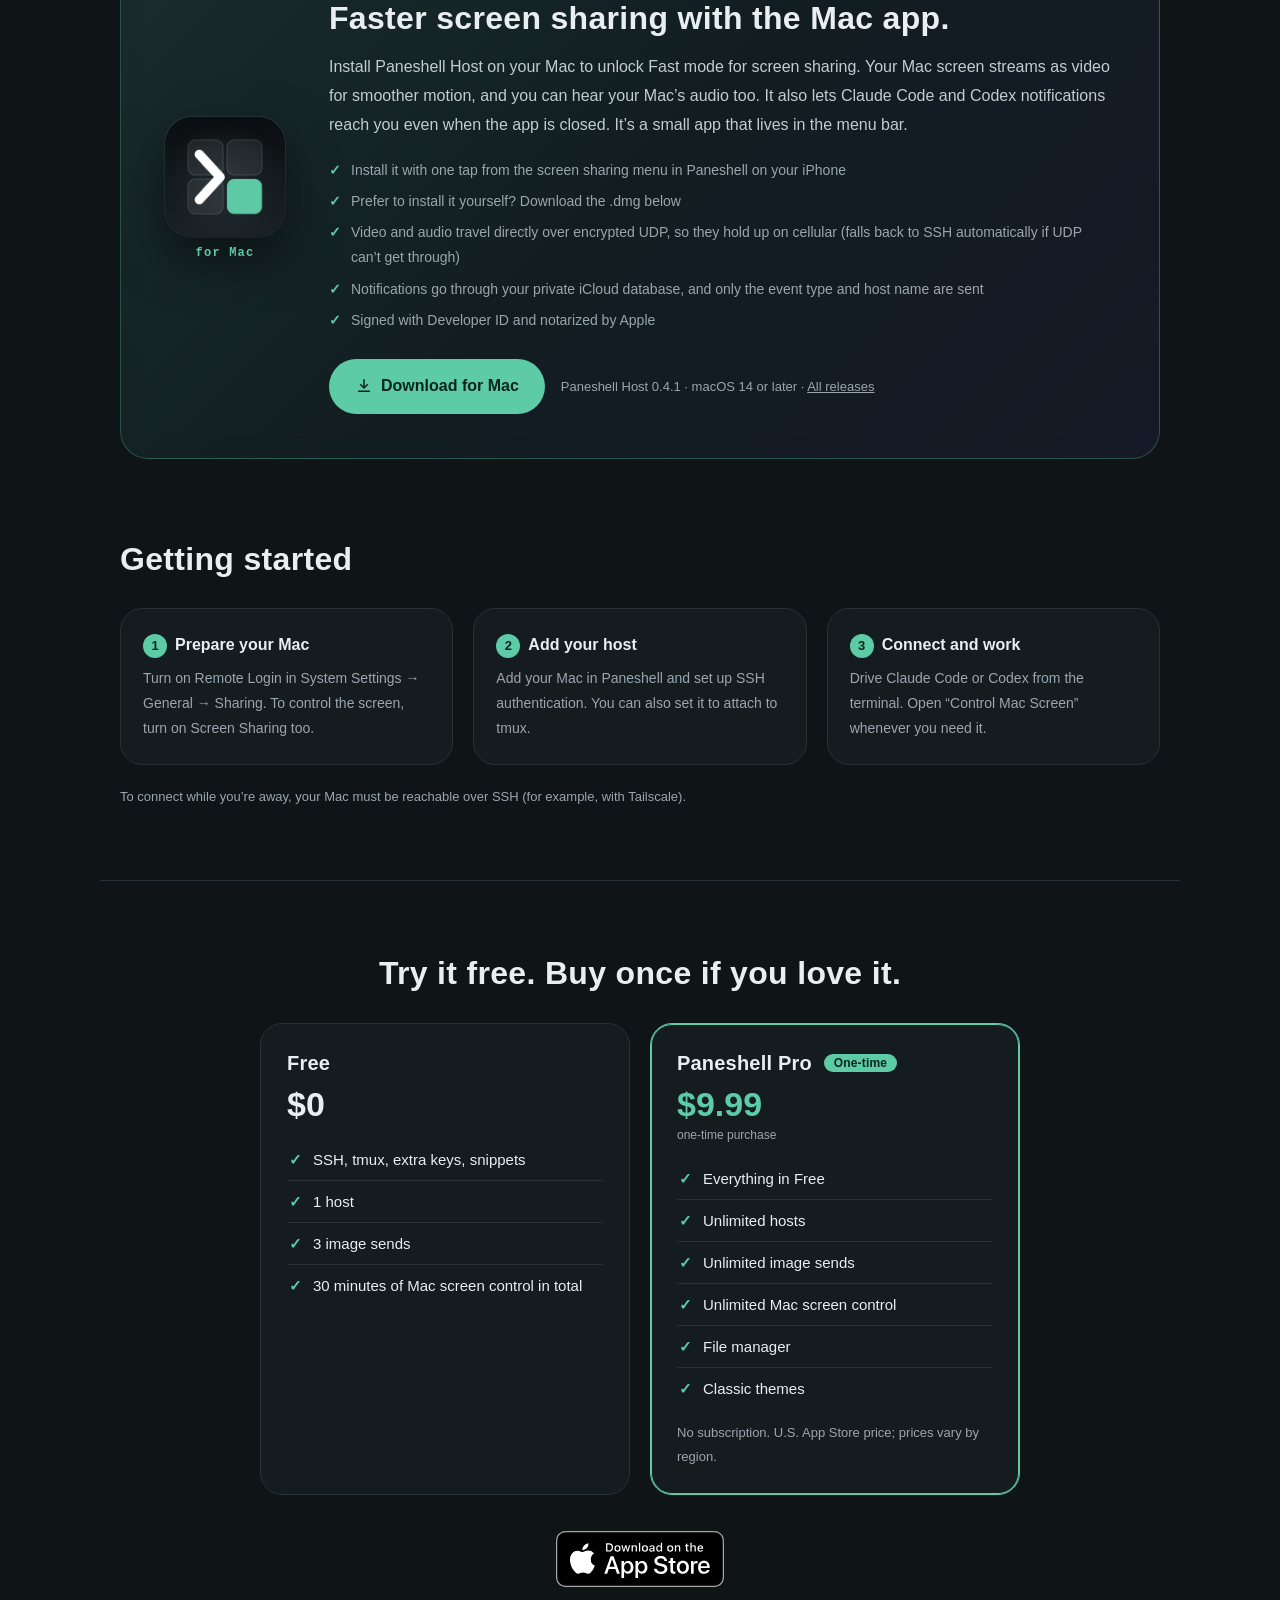
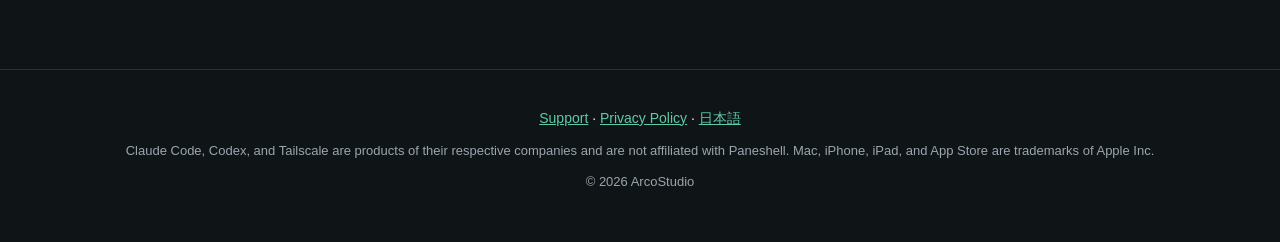
==== commit 418f5027: "1.5.0 の機能のカードに画像を付ける（小窓・ピクチャ・イン・ピクチャ・テレビ・横向き・ファイルの管理・ロック画面） Co-Authored-By: Claude Opus 5.5 <noreply" ====
--- a/en/index.html
+++ b/en/index.html
@@ -115,21 +115,36 @@
   </section>
 
   <section class="grid">
-    <div class="reveal card text-only">
+    <div class="reveal card">
+      <img src="../assets/en/f-mini.jpg" alt="Mac screen in a corner window over the terminal" loading="lazy" width="900" height="675">
       <h3>Mini window in the terminal</h3>
       <p>Switch to the terminal and your Mac screen stays in a corner window, with sound. Drag and resize it with your fingers.</p>
+    </div>
+    <div class="reveal card">
+      <img src="../assets/en/f-pip.jpg" alt="Mac screen in Picture in Picture over the Home Screen" loading="lazy" width="900" height="675">
       <h3>Picture in Picture</h3>
       <p>Leave the app while watching in Fast mode, and your Mac screen and sound keep playing in iOS Picture in Picture.</p>
     </div>
-    <div class="reveal card text-only">
+    <div class="reveal card">
+      <img src="../assets/en/f-tv.jpg" alt="Illustration of a Mac screen on a TV with the iPhone as a trackpad" loading="lazy" width="900" height="675">
       <h3>Mac screen on your TV</h3>
       <p>Connect to a TV with AirPlay or a cable to show just your Mac screen, large, while your iPhone becomes a trackpad.</p>
+    </div>
+  </section>
+
+  <section class="grid">
+    <div class="reveal card">
+      <img src="../assets/en/f-landscape.jpg" alt="Terminal locked in landscape" loading="lazy" width="900" height="675">
       <h3>Lock Landscape</h3>
-      <p>Lock the screen in landscape from the terminal or screen sharing menu.</p>
-    </div>
-    <div class="reveal card text-only">
+      <p>Lock the screen in landscape from the terminal or screen sharing menu. The key bar stays attached to the keyboard.</p>
+    </div>
+    <div class="reveal card">
+      <img src="../assets/en/f-files.jpg" alt="List of files and folders on the server" loading="lazy" width="900" height="675">
       <h3>File manager (Pro)</h3>
       <p>Browse files and folders on your server, move them to and from your iPhone, edit text, and change names and permissions.</p>
+    </div>
+    <div class="reveal card">
+      <img src="../assets/en/f-lock.jpg" alt="Mac lock screen shown in screen sharing" loading="lazy" width="900" height="675">
       <h3>Unlock your Mac quickly</h3>
       <p>While your Mac is locked, the keyboard switches to English letters so your password reaches the Mac right away.</p>
     </div>
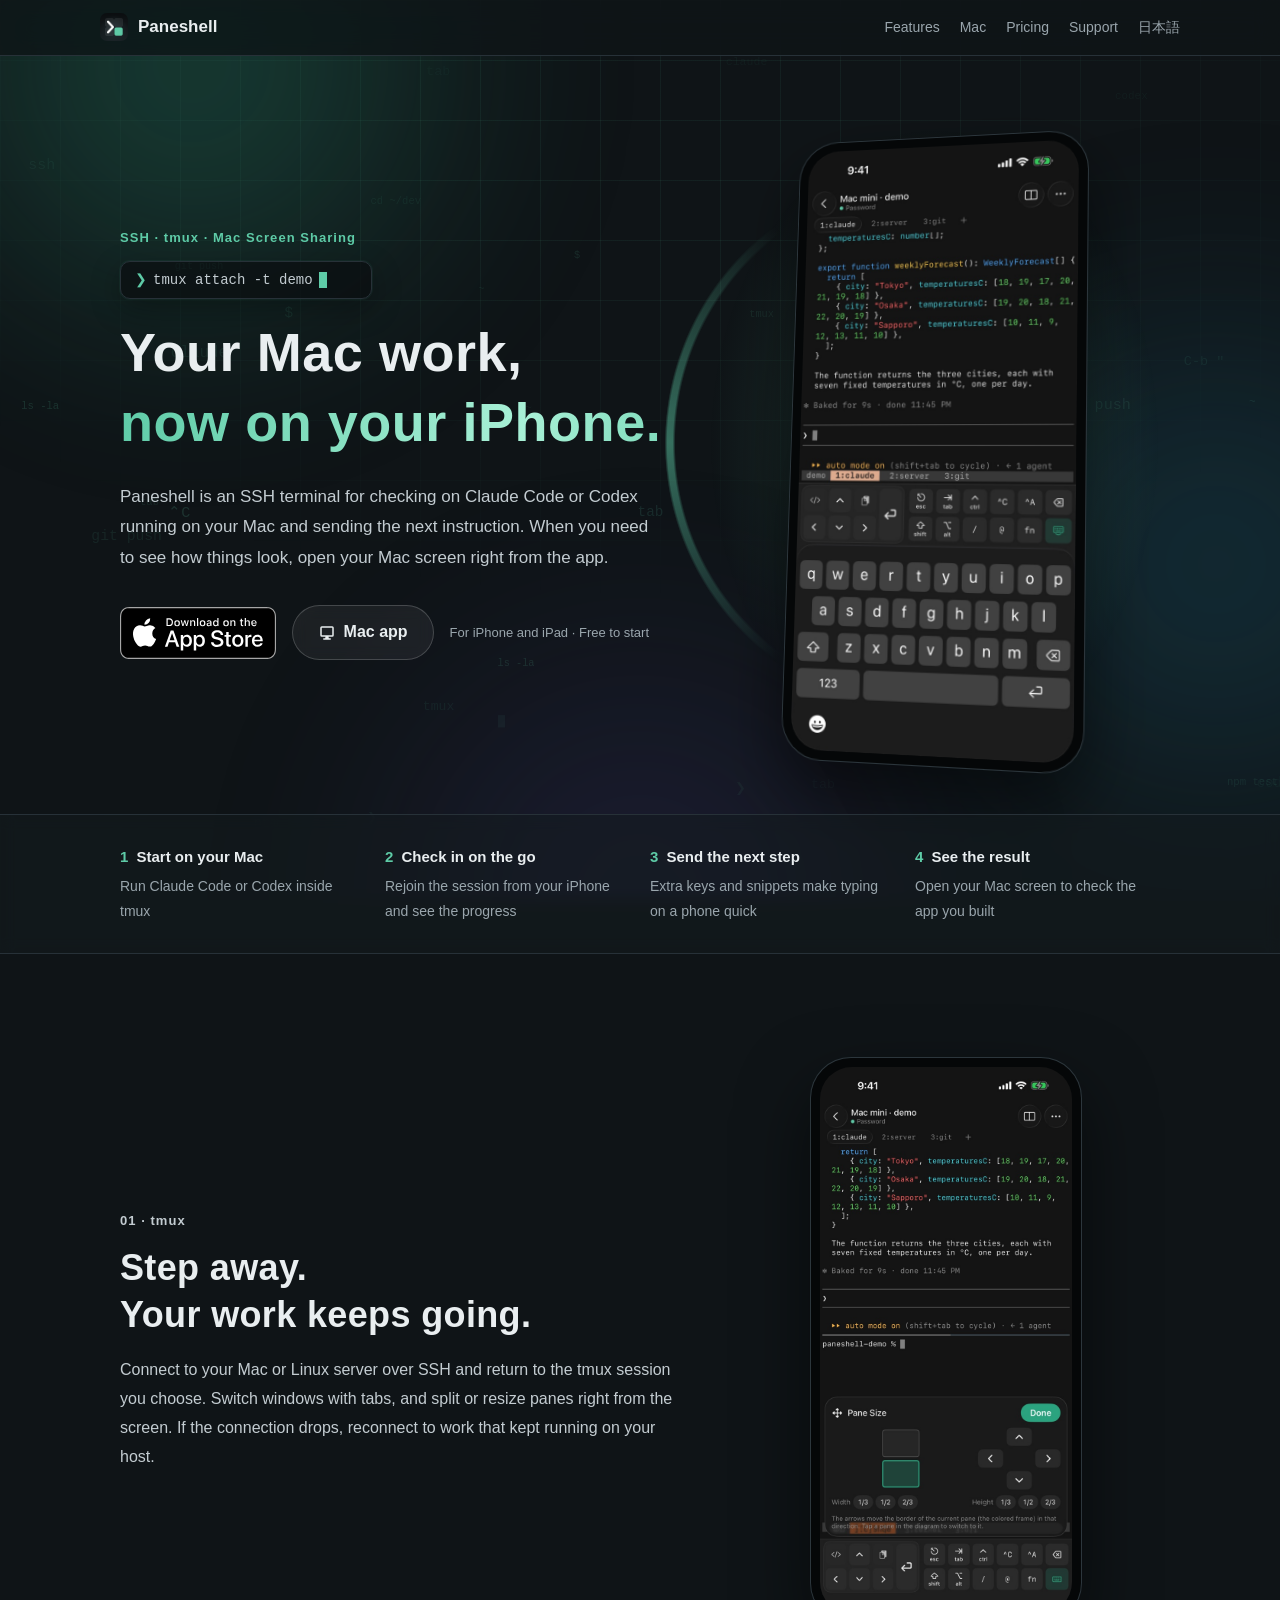
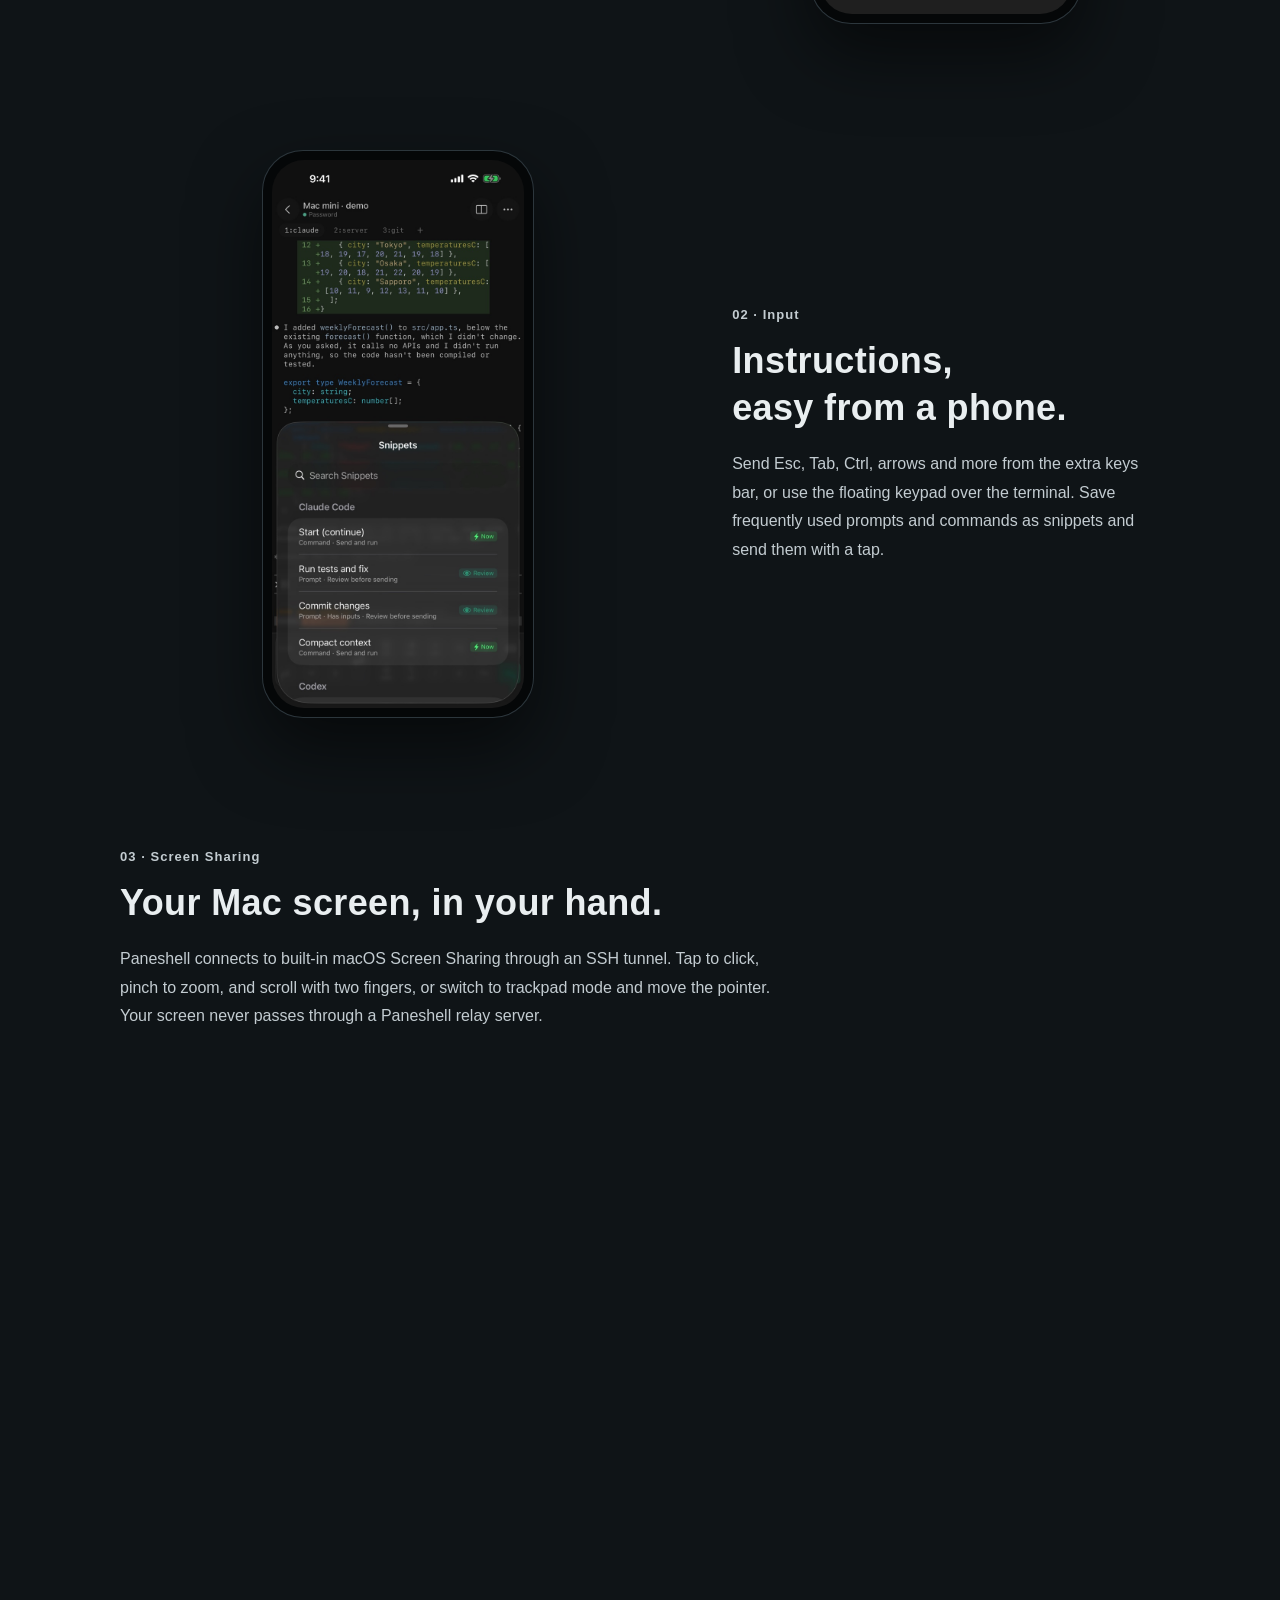
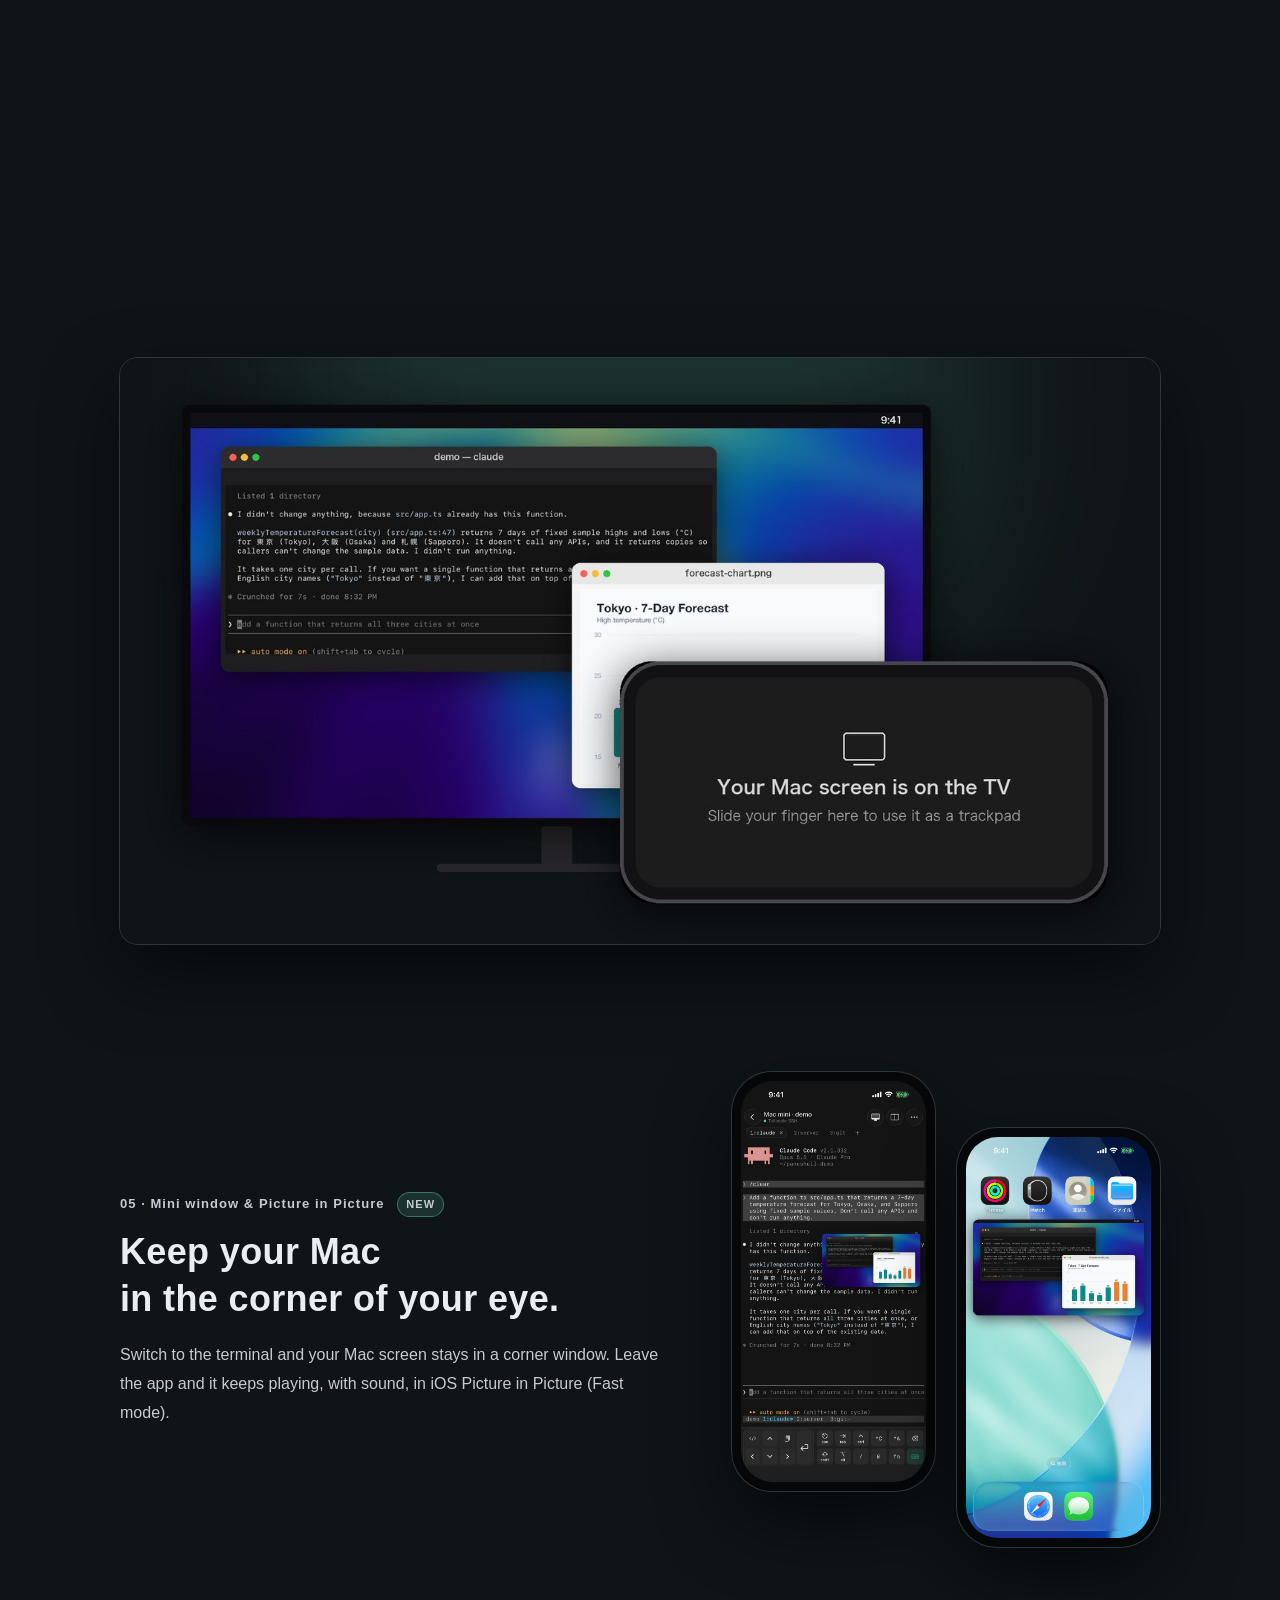
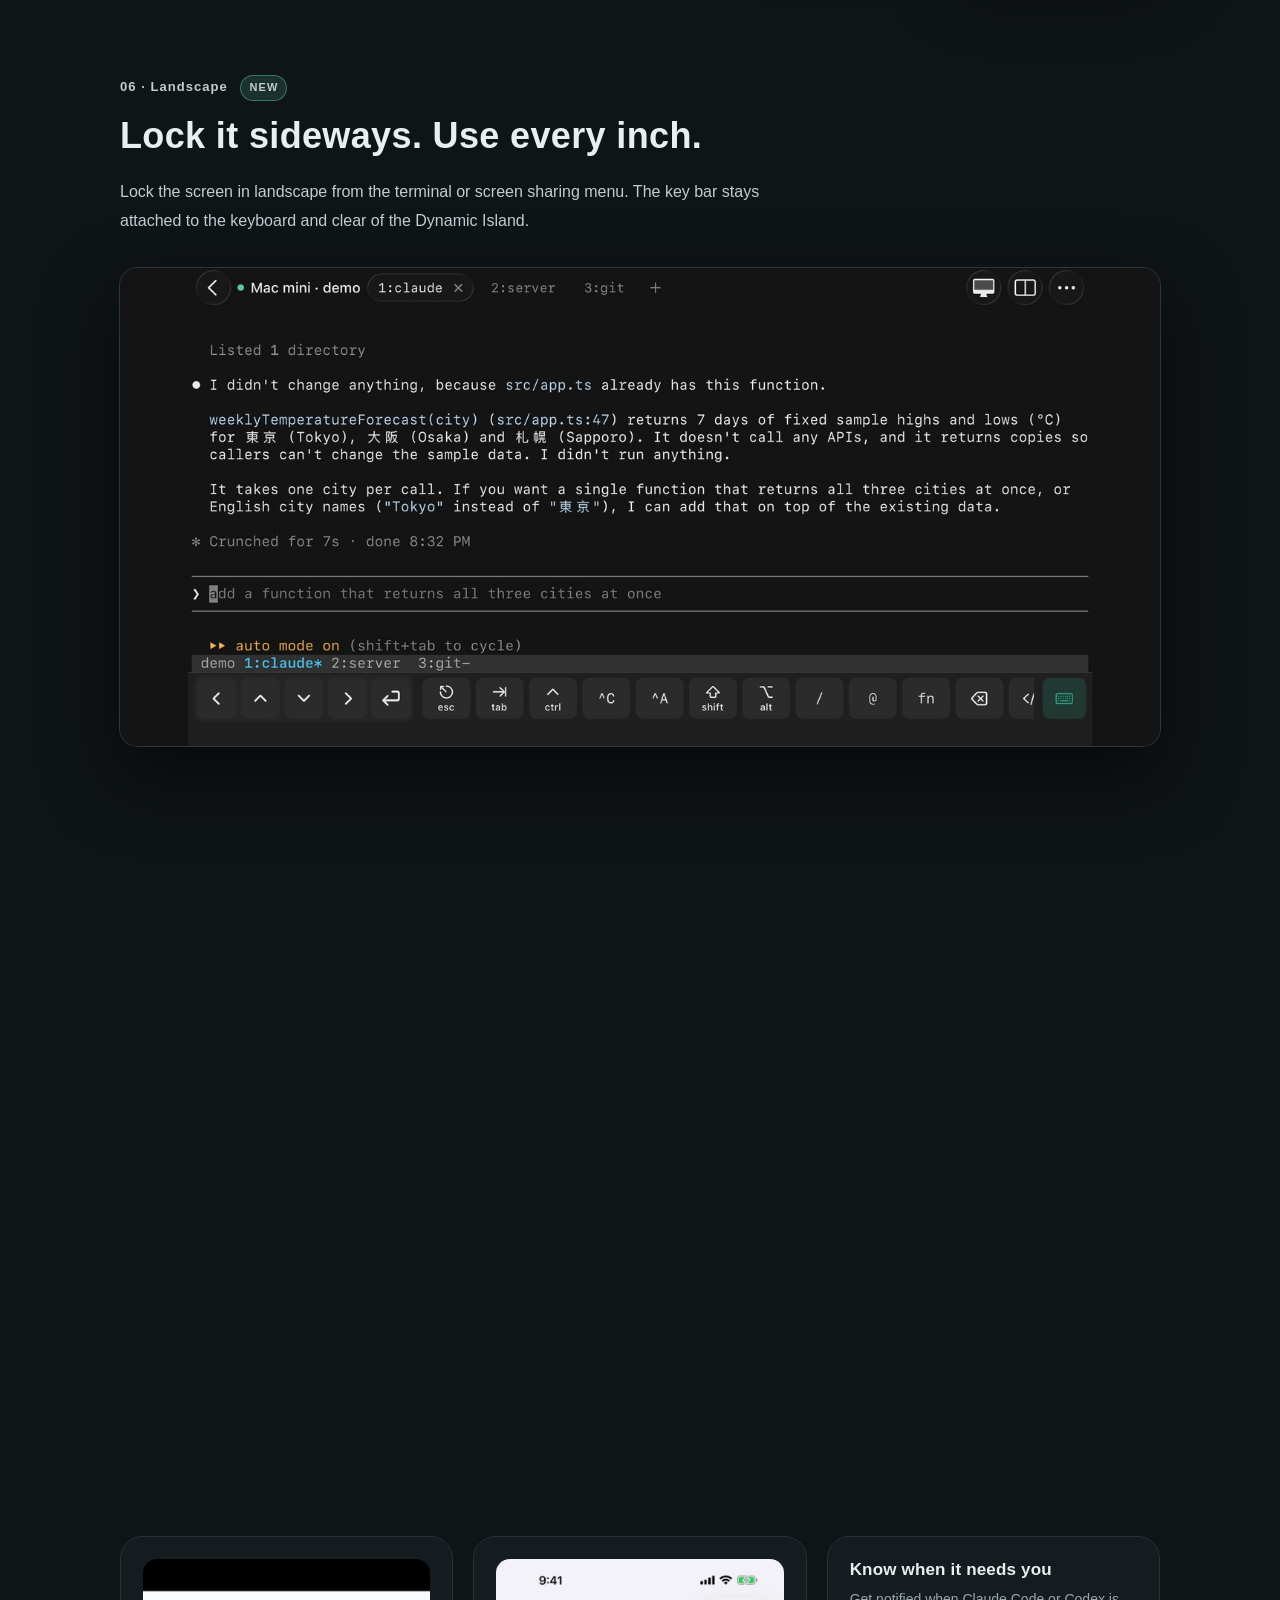
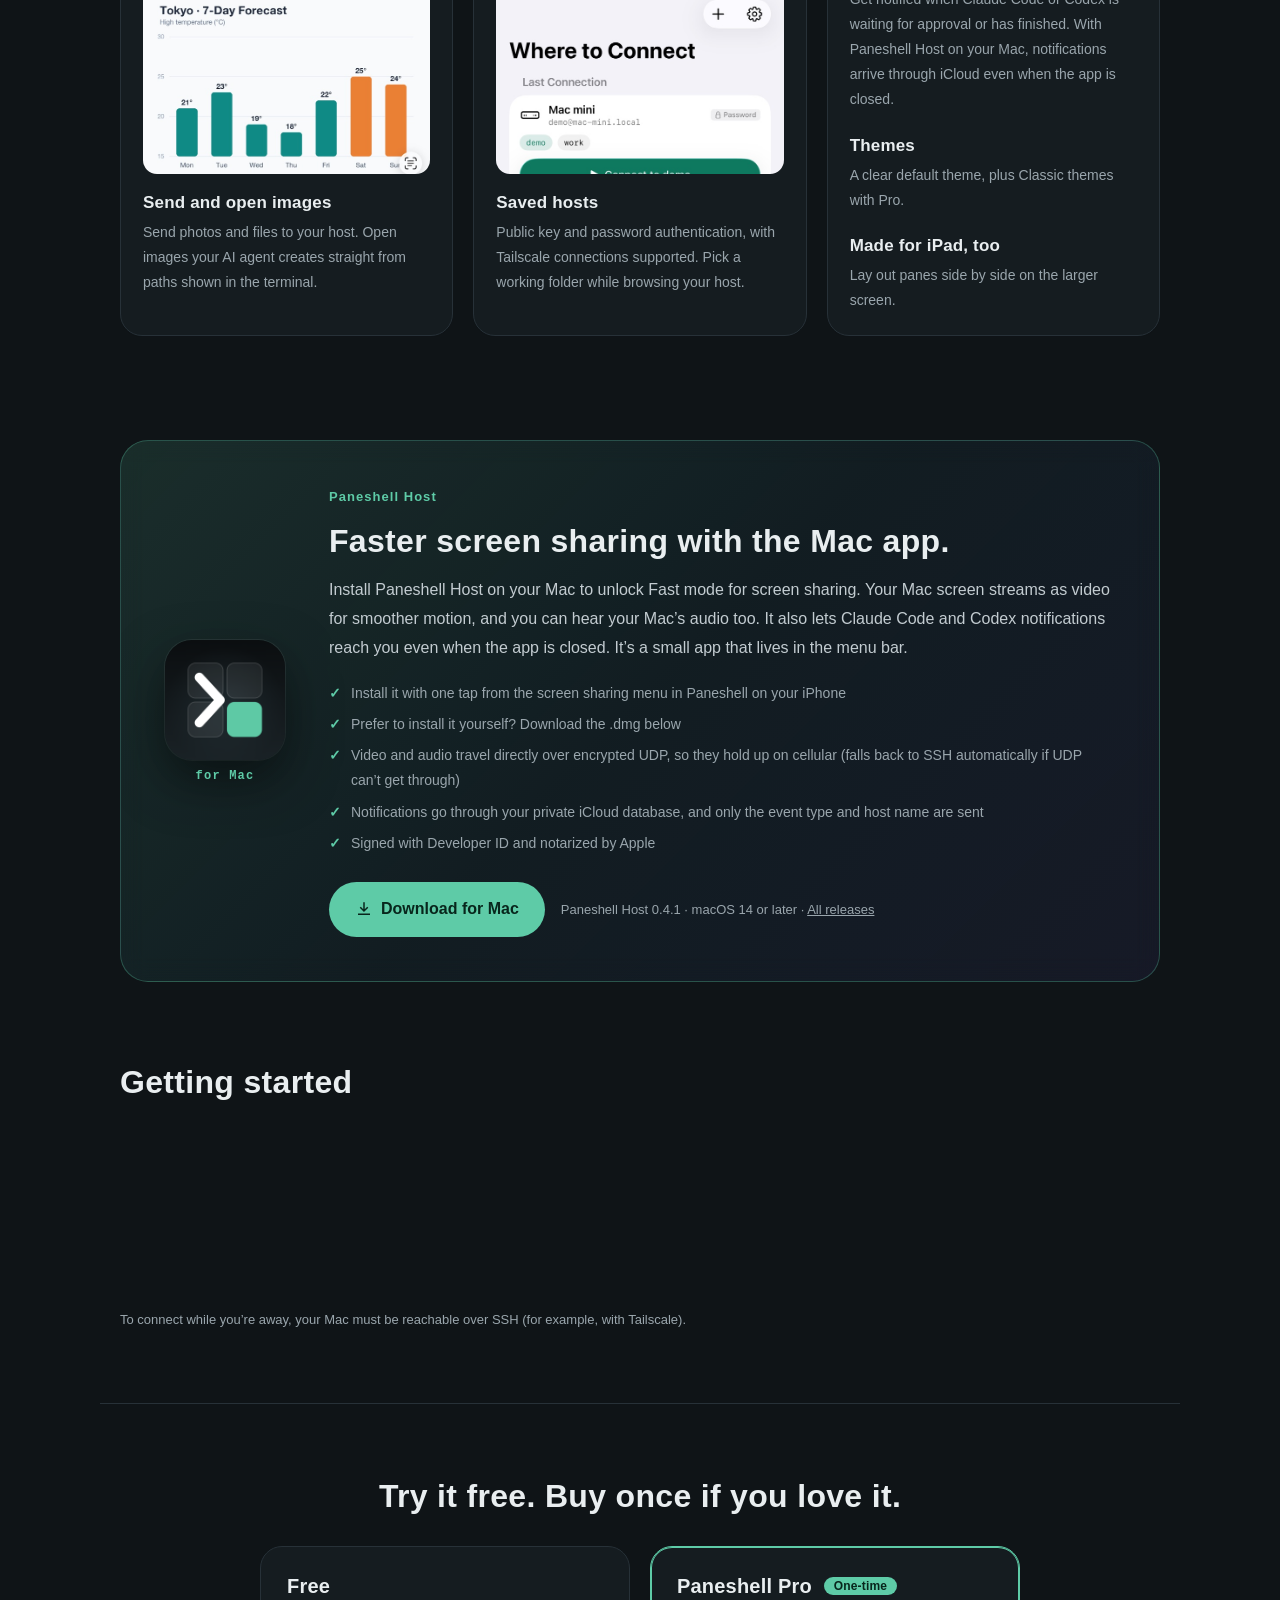
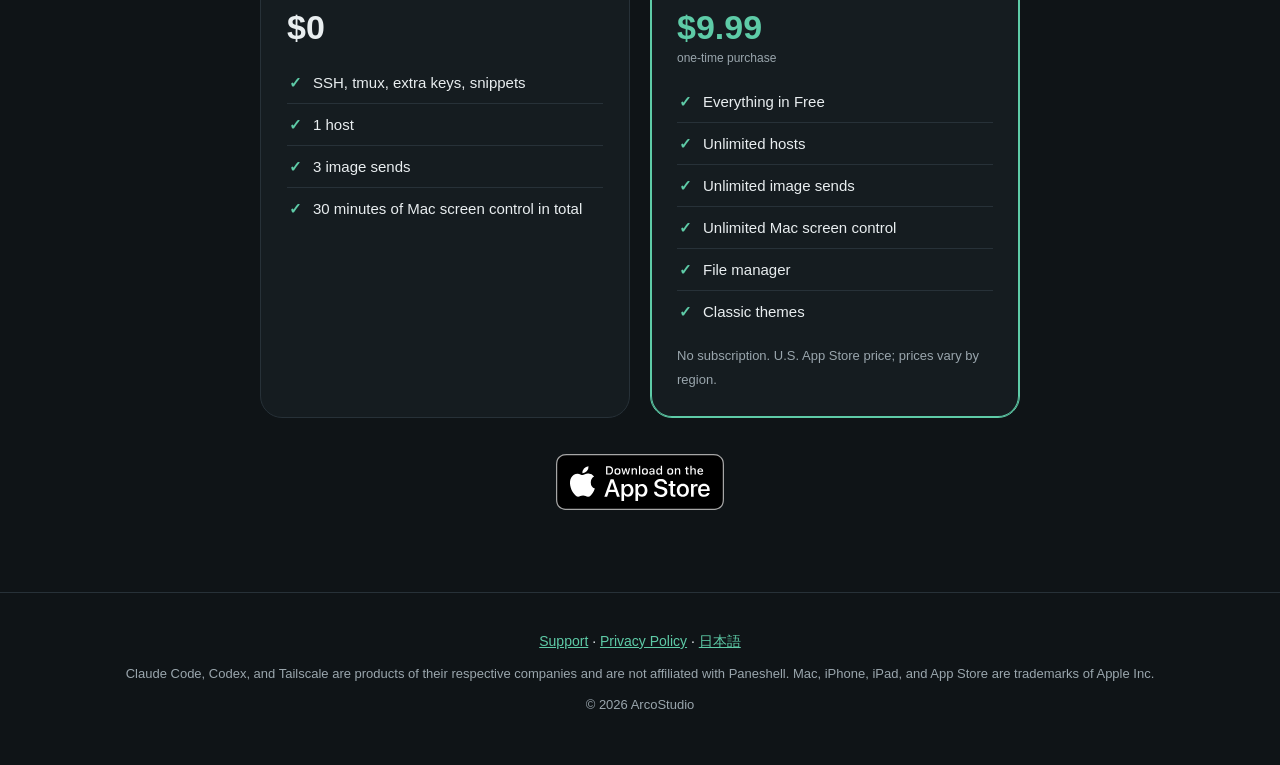
==== commit a6c4b060: "1.5.0 の新機能を大きな紹介に（04 テレビ・05 小窓とピクチャ・イン・ピクチャ・06 横向き・07 ファイル）。ロック画面のカードは外す Co-Authored-By: Claude Opus" ====
--- a/en/index.html
+++ b/en/index.html
@@ -93,6 +93,45 @@
     <figure class="reveal mac"><img src="../assets/mac-screen.jpg" alt="A Mac desktop shown on iPhone" loading="lazy" width="1100" height="608"></figure>
   </section>
 
+  <section class="feature wide">
+    <div class="reveal feature-text">
+      <p class="eyebrow">04 · TV <span class="new">NEW</span></p>
+      <h2>Your Mac screen, <span>big on the TV.</span></h2>
+      <p>Connect to a TV with AirPlay or a cable during screen sharing, and the TV shows just your Mac screen, large. Your iPhone becomes a trackpad, and the Mac’s resolution is matched to the TV.</p>
+    </div>
+    <figure class="reveal mac"><img src="../assets/en/f-tv.jpg" alt="Illustration of a Mac screen on a TV with the iPhone as a trackpad" loading="lazy" width="1400" height="788"></figure>
+  </section>
+
+  <section class="feature">
+    <div class="reveal feature-text">
+      <p class="eyebrow">05 · Mini window & Picture in Picture <span class="new">NEW</span></p>
+      <h2>Keep your Mac <span>in the corner of your eye.</span></h2>
+      <p>Switch to the terminal and your Mac screen stays in a corner window. Leave the app and it keeps playing, with sound, in iOS Picture in Picture (Fast mode).</p>
+    </div>
+    <div class="reveal phones">
+      <figure class="phone"><img src="../assets/en/f-mini.jpg" alt="Mac screen in a corner window over the terminal" loading="lazy" width="660" height="1434"></figure>
+      <figure class="phone"><img src="../assets/en/f-pip.jpg" alt="Mac screen in Picture in Picture over the Home Screen" loading="lazy" width="660" height="1434"></figure>
+    </div>
+  </section>
+
+  <section class="feature wide">
+    <div class="reveal feature-text">
+      <p class="eyebrow">06 · Landscape <span class="new">NEW</span></p>
+      <h2>Lock it sideways. <span>Use every inch.</span></h2>
+      <p>Lock the screen in landscape from the terminal or screen sharing menu. The key bar stays attached to the keyboard and clear of the Dynamic Island.</p>
+    </div>
+    <figure class="reveal mac"><img src="../assets/en/f-landscape.jpg" alt="Terminal locked in landscape showing Claude Code output" loading="lazy" width="1400" height="644"></figure>
+  </section>
+
+  <section class="feature reverse">
+    <div class="reveal feature-text">
+      <p class="eyebrow">07 · Files (Pro)</p>
+      <h2>Your server’s files, <span>from your iPhone.</span></h2>
+      <p>Browse files and folders on your server, move them to and from your iPhone, edit text, and change names and permissions.</p>
+    </div>
+    <figure class="reveal phone"><img src="../assets/en/f-files.jpg" alt="List of files and folders on the server" loading="lazy" width="660" height="1434"></figure>
+  </section>
+
   <section class="grid">
     <div class="reveal card">
       <img src="../assets/en/5-image.jpg" alt="A generated image opened from the terminal" loading="lazy" width="660" height="1434" style="object-position: center 45%">
@@ -111,42 +150,6 @@
       <p>A clear default theme, plus Classic themes with Pro.</p>
       <h3>Made for iPad, too</h3>
       <p>Lay out panes side by side on the larger screen.</p>
-    </div>
-  </section>
-
-  <section class="grid">
-    <div class="reveal card">
-      <img src="../assets/en/f-mini.jpg" alt="Mac screen in a corner window over the terminal" loading="lazy" width="900" height="675">
-      <h3>Mini window in the terminal</h3>
-      <p>Switch to the terminal and your Mac screen stays in a corner window, with sound. Drag and resize it with your fingers.</p>
-    </div>
-    <div class="reveal card">
-      <img src="../assets/en/f-pip.jpg" alt="Mac screen in Picture in Picture over the Home Screen" loading="lazy" width="900" height="675">
-      <h3>Picture in Picture</h3>
-      <p>Leave the app while watching in Fast mode, and your Mac screen and sound keep playing in iOS Picture in Picture.</p>
-    </div>
-    <div class="reveal card">
-      <img src="../assets/en/f-tv.jpg" alt="Illustration of a Mac screen on a TV with the iPhone as a trackpad" loading="lazy" width="900" height="675">
-      <h3>Mac screen on your TV</h3>
-      <p>Connect to a TV with AirPlay or a cable to show just your Mac screen, large, while your iPhone becomes a trackpad.</p>
-    </div>
-  </section>
-
-  <section class="grid">
-    <div class="reveal card">
-      <img src="../assets/en/f-landscape.jpg" alt="Terminal locked in landscape" loading="lazy" width="900" height="675">
-      <h3>Lock Landscape</h3>
-      <p>Lock the screen in landscape from the terminal or screen sharing menu. The key bar stays attached to the keyboard.</p>
-    </div>
-    <div class="reveal card">
-      <img src="../assets/en/f-files.jpg" alt="List of files and folders on the server" loading="lazy" width="900" height="675">
-      <h3>File manager (Pro)</h3>
-      <p>Browse files and folders on your server, move them to and from your iPhone, edit text, and change names and permissions.</p>
-    </div>
-    <div class="reveal card">
-      <img src="../assets/en/f-lock.jpg" alt="Mac lock screen shown in screen sharing" loading="lazy" width="900" height="675">
-      <h3>Unlock your Mac quickly</h3>
-      <p>While your Mac is locked, the keyboard switches to English letters so your password reaches the Mac right away.</p>
     </div>
   </section>
 </main>
--- a/lp.css
+++ b/lp.css
@@ -137,6 +137,10 @@
 .feature p { color: #c3ccd1; }
 .feature.wide { grid-template-columns: 1fr; gap: 32px; }
 .feature.wide .feature-text { max-width: 680px; }
+.phones { display: flex; gap: 22px; justify-content: center; align-items: flex-start; }
+.phones .phone { max-width: 230px; }
+.phones .phone:nth-child(2) { margin-top: 56px; }
+.eyebrow .new { display: inline-block; margin-left: 8px; padding: 2px 8px; border-radius: 999px; background: rgba(94, 203, 167, 0.16); border: 1px solid rgba(94, 203, 167, 0.45); font-size: 11px; letter-spacing: 0.1em; }
 .mac {
   margin: 0; border-radius: 18px; overflow: hidden;
   box-shadow: 0 0 0 1px #2c363c, 0 30px 70px rgba(0, 0, 0, 0.5);
@@ -274,6 +278,8 @@
   .feature { grid-template-columns: 1fr; gap: 32px; padding: 44px 0; }
   .feature.reverse .feature-text { order: 0; }
   .feature .phone { max-width: 240px; }
+  .phones .phone { max-width: 46%; }
+  .phones .phone:nth-child(2) { margin-top: 32px; }
   .grid, .setup ol, .plans { grid-template-columns: 1fr; }
   .macapp-card { grid-template-columns: 1fr; padding: 28px; gap: 24px; }
   .macapp-icon { justify-items: start; }
